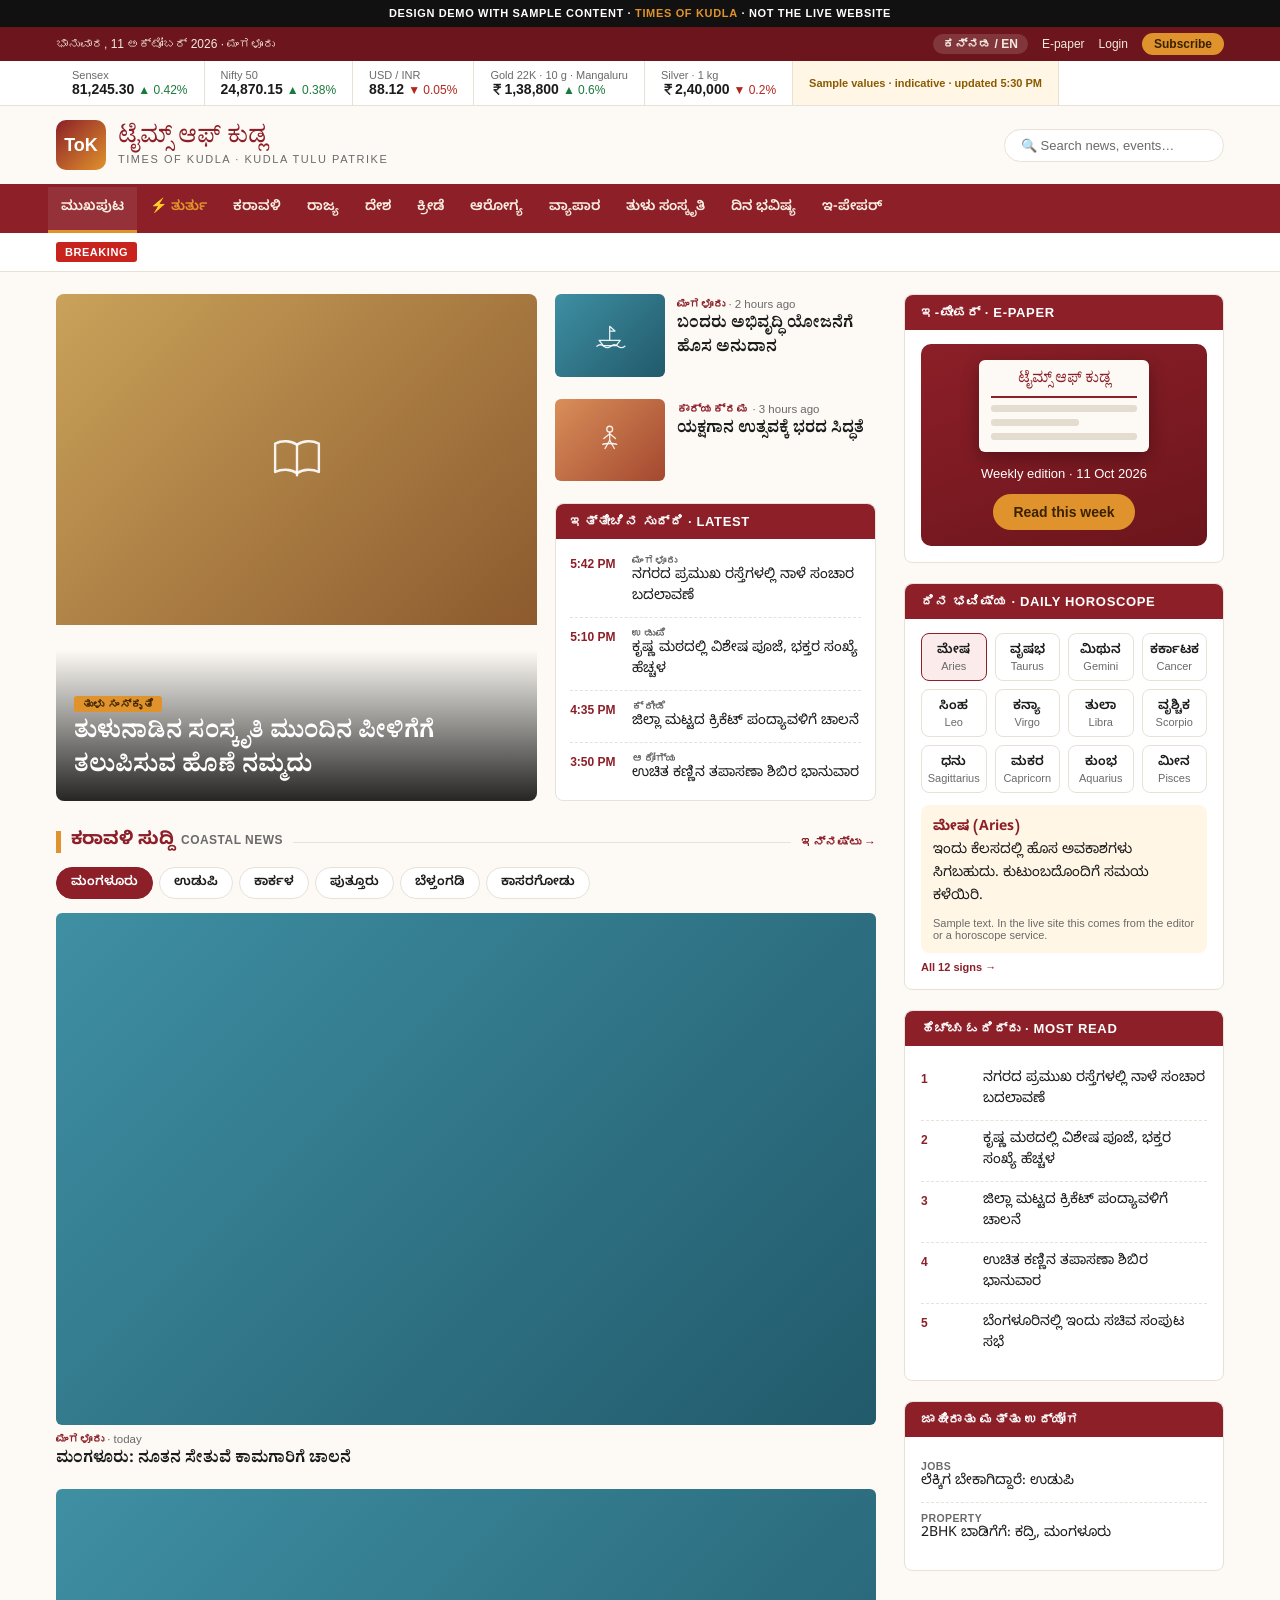
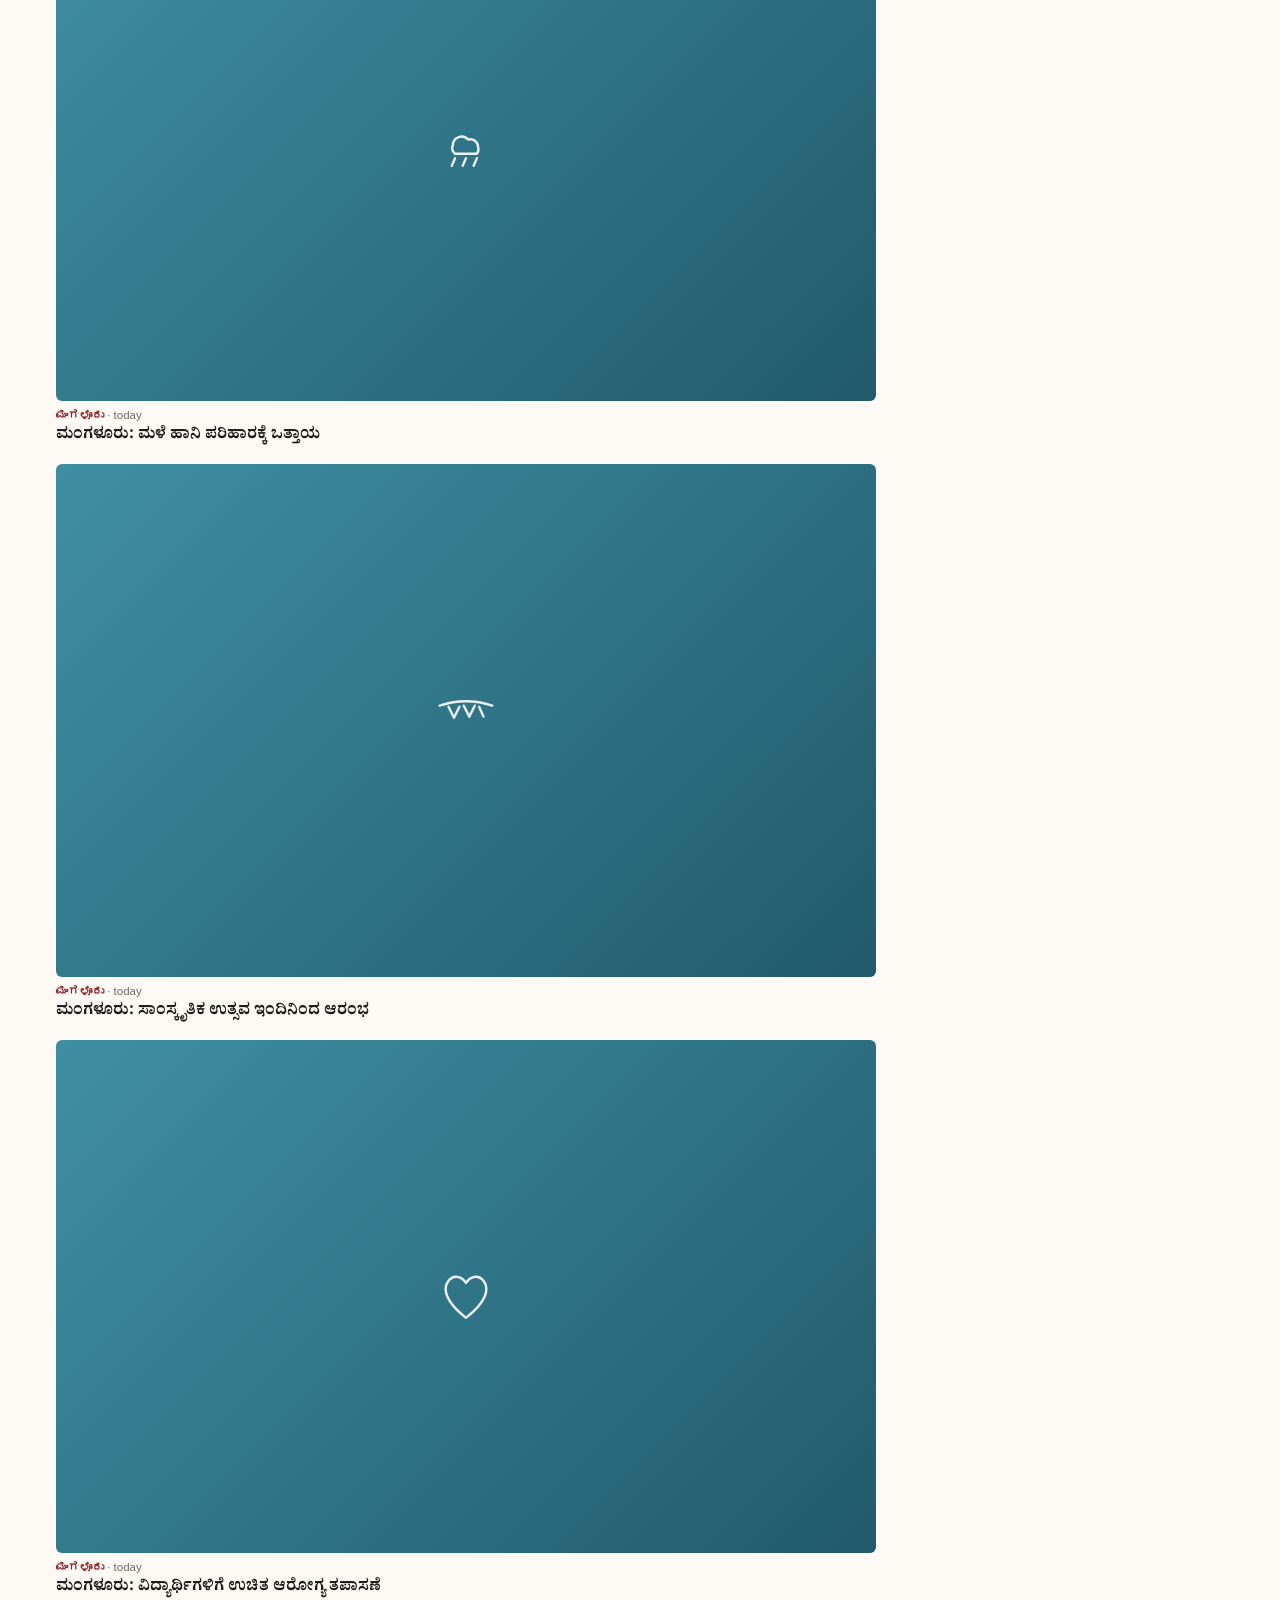
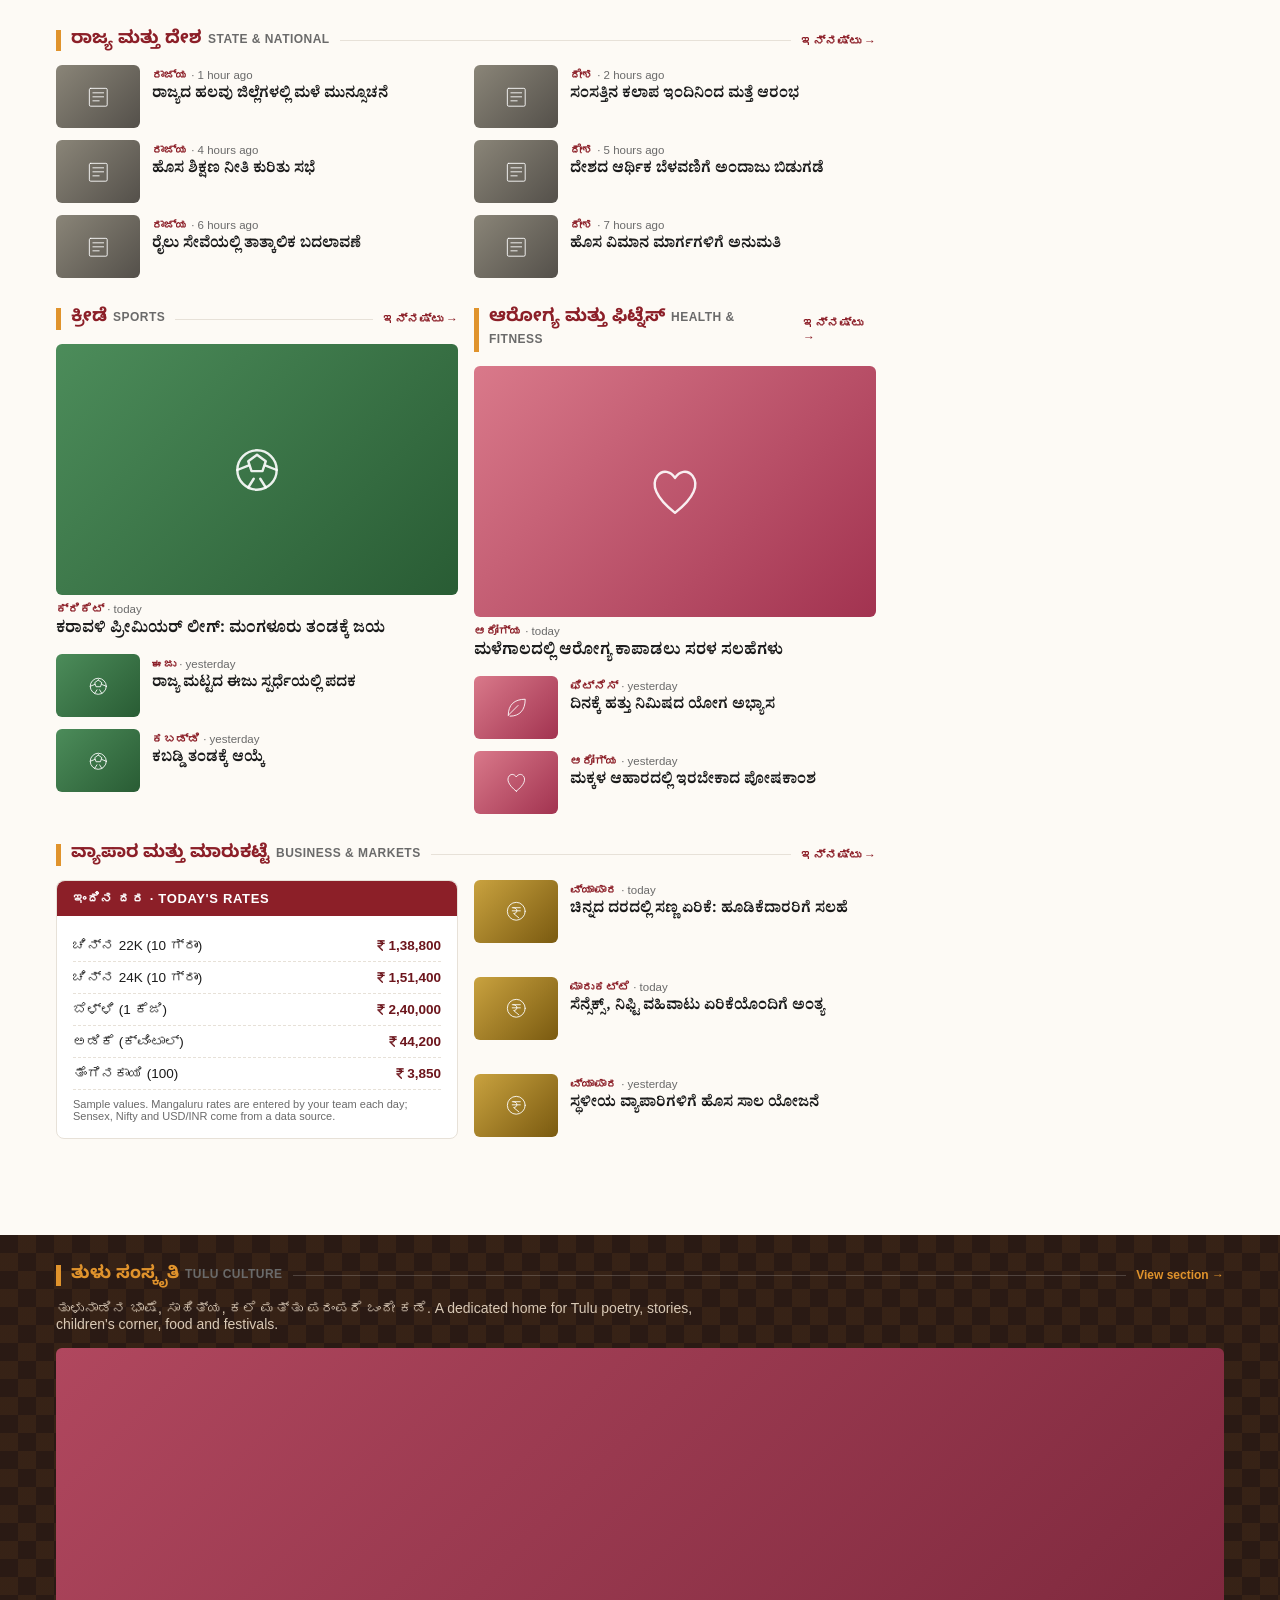
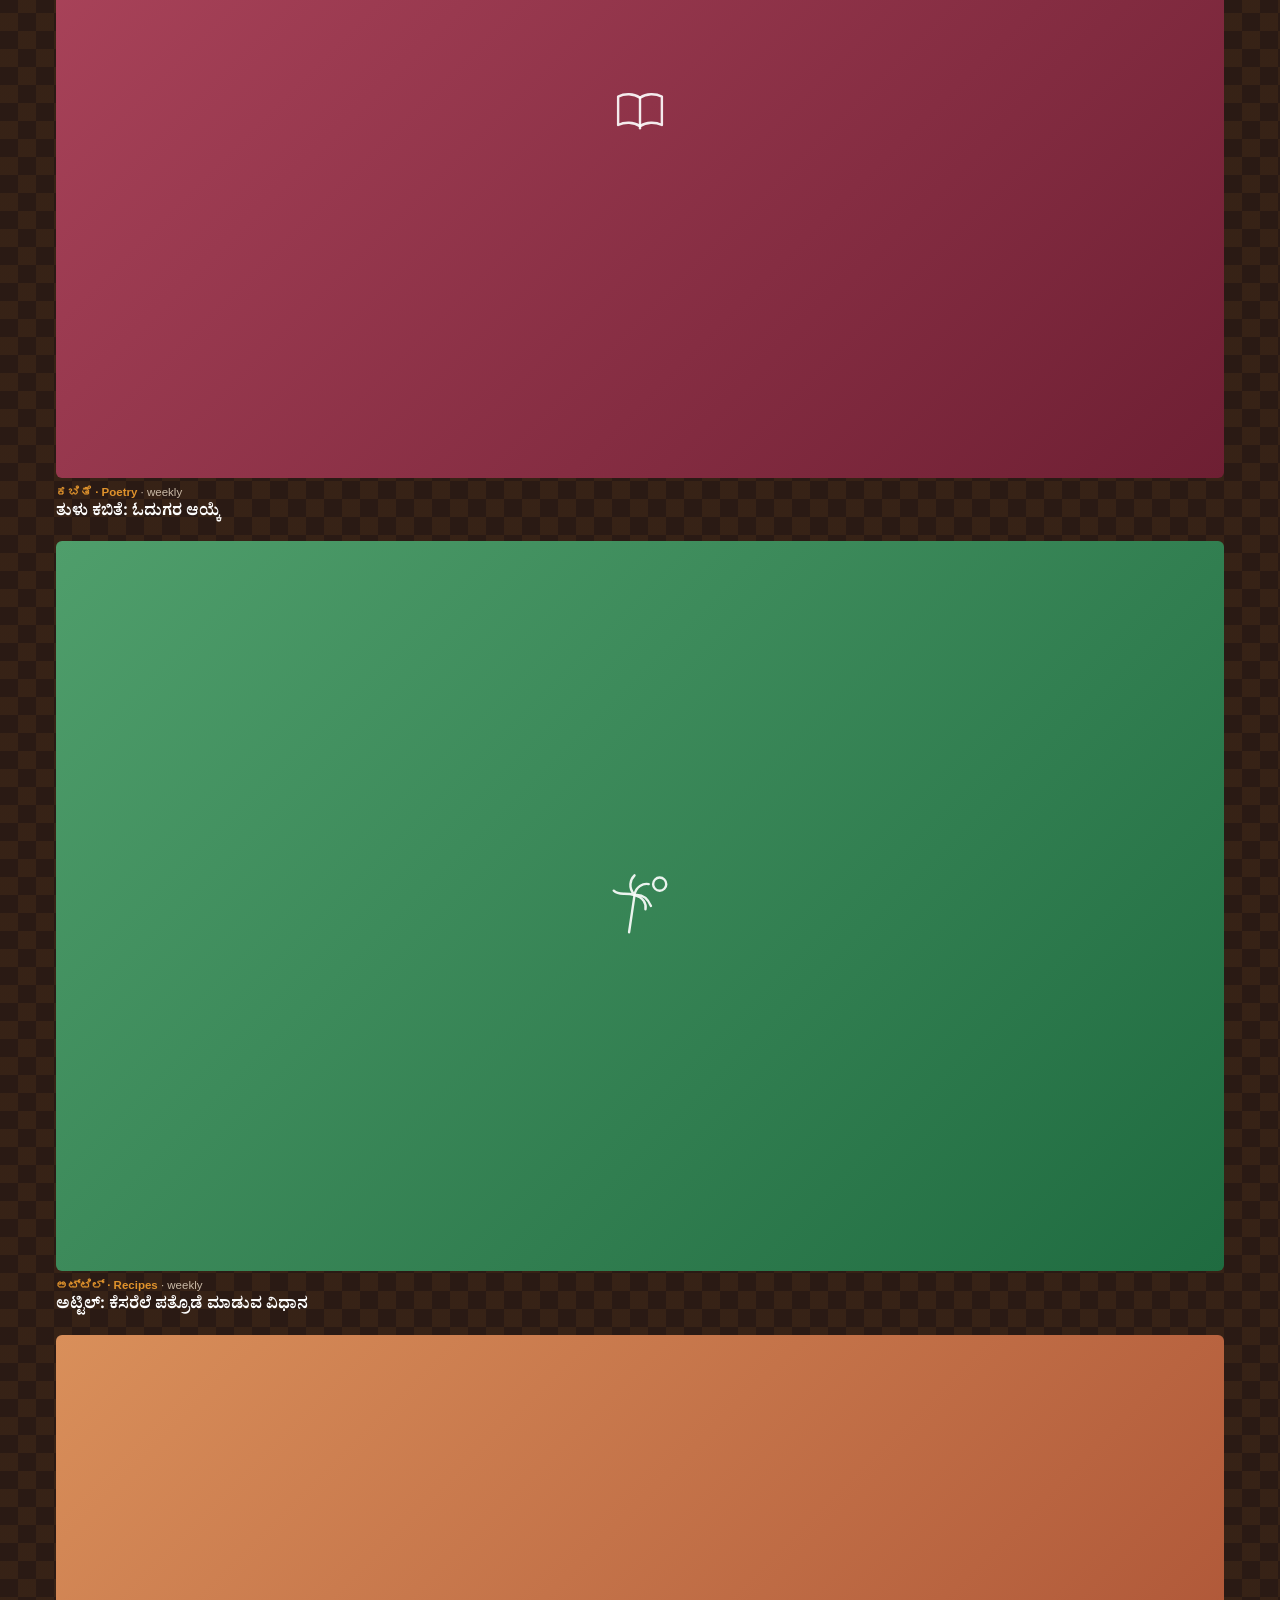
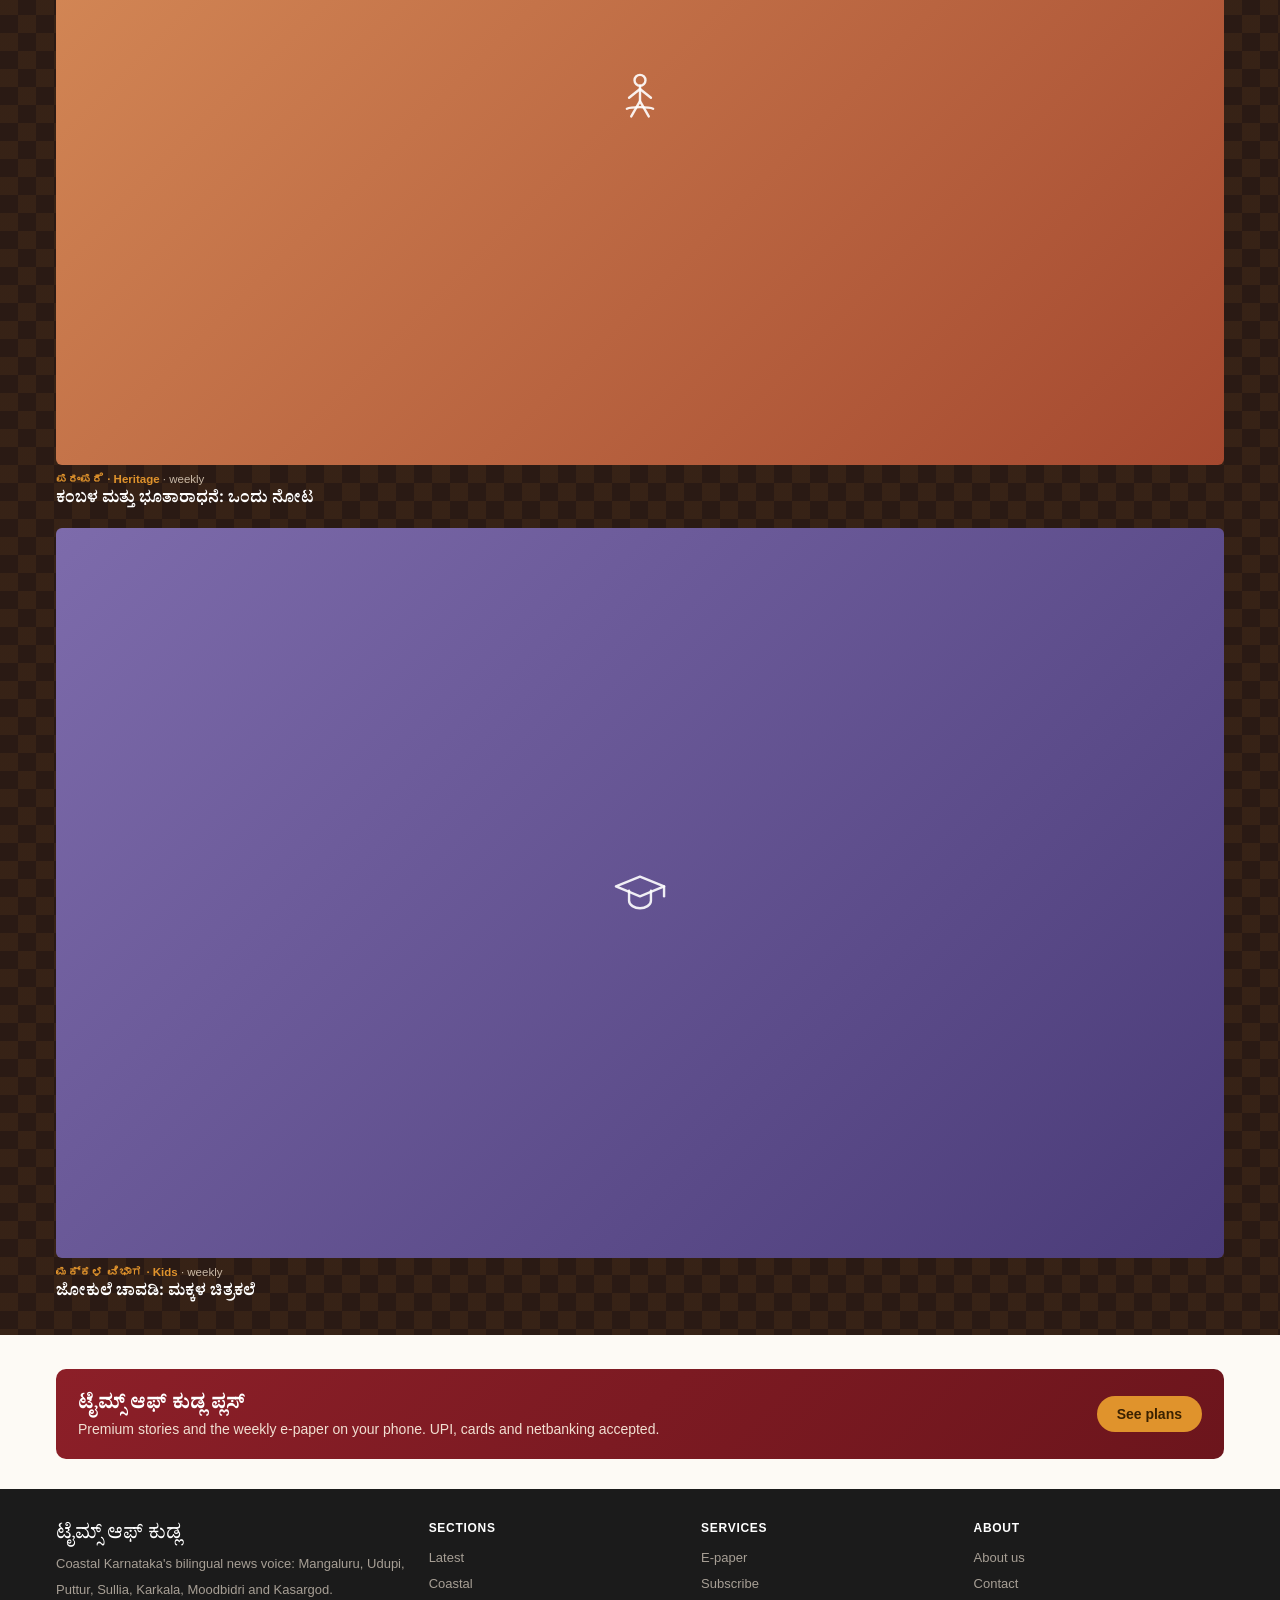
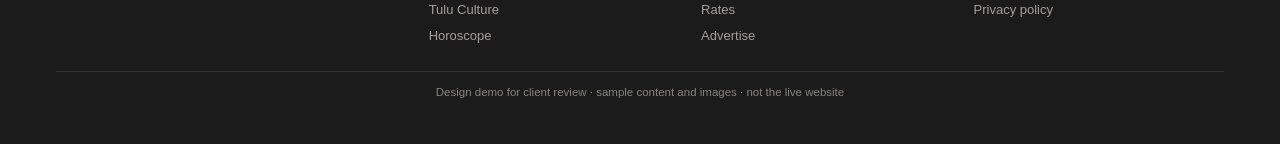
==== index.html @ 82e73f13 "Replace sketch with multi-page design demo (sample content) Co-Authored-By: Claude Sonnet 5.5 <norep" ====
<!doctype html><html lang="kn"><head><meta charset="utf-8"><meta name="viewport" content="width=device-width,initial-scale=1">
<title>Home · Times of Kudla (design demo)</title>
<meta name="robots" content="noindex,nofollow">
<link rel="preconnect" href="https://fonts.googleapis.com"><link rel="preconnect" href="https://fonts.gstatic.com" crossorigin>
<link href="https://fonts.googleapis.com/css2?family=Noto+Sans+Kannada:wght@400;600;700;800&family=Noto+Serif+Kannada:wght@400;700&display=swap" rel="stylesheet">
<link rel="stylesheet" href="style.css"></head><body><svg width="0" height="0" style="position:absolute" aria-hidden="true"><defs>
<symbol id="i-book" viewBox="0 0 64 64"><path d="M32 18v28"/><path d="M32 18c-6-4-14-4-20-1v26c6-3 14-3 20 1"/><path d="M32 18c6-4 14-4 20-1v26c-6-3-14-3-20 1"/></symbol>
<symbol id="i-temple" viewBox="0 0 64 64"><path d="M32 8l4 6h-8z"/><rect x="26" y="14" width="12" height="5"/><path d="M22 19l10-5 10 5"/><rect x="20" y="19" width="24" height="7"/><path d="M15 26l17-7 17 7"/><rect x="13" y="26" width="38" height="9"/><rect x="17" y="35" width="30" height="15"/></symbol>
<symbol id="i-boat" viewBox="0 0 64 64"><path d="M14 40h36l-7 9H21z"/><path d="M32 40V16l9 8h-9"/><path d="M10 50q6-5 12 0t12 0 12 0 12 0"/></symbol>
<symbol id="i-dance" viewBox="0 0 64 64"><circle cx="32" cy="14" r="5"/><path d="M32 19v14"/><path d="M32 22l-10 8M32 22l10 8"/><path d="M32 33l-8 14M32 33l8 14"/><path d="M20 40c4-2 20-2 24 0"/></symbol>
<symbol id="i-palm" viewBox="0 0 64 64"><circle cx="50" cy="12" r="6"/><path d="M22 56L27 22"/><path d="M27 22c-9-3-14 1-19-4M27 22c-6-7-4-14 0-18M27 22c1-8 8-11 13-10M27 22c7-1 12 3 15 10M27 22c8 2 11 8 10 13"/></symbol>
<symbol id="i-ball" viewBox="0 0 64 64"><circle cx="32" cy="32" r="18"/><path d="M32 18l8 6-3 9H27l-3-9 8-6z"/><path d="M14 32l10-4M50 32l-10-4M24 48l5-8M40 48l-5-8"/></symbol>
<symbol id="i-heart" viewBox="0 0 64 64"><path d="M32 52C14 38 10 26 16 18c5-6 12-4 16 2 4-6 11-8 16-2 6 8 2 20-16 34z"/></symbol>
<symbol id="i-coin" viewBox="0 0 64 64"><circle cx="32" cy="32" r="20"/><path d="M23 24h18M23 31h18M26 24c10 0 10 13 0 13l12 10"/></symbol>
<symbol id="i-news" viewBox="0 0 64 64"><rect x="12" y="12" width="40" height="40" rx="3"/><path d="M20 22h24M20 31h24M20 40h14"/></symbol>
<symbol id="i-cloud" viewBox="0 0 64 64"><path d="M20 32a8 8 0 0114-5 7 7 0 019 6.5A7 7 0 0142 40H22a7 7 0 01-2-8z"/><path d="M22 44l-3 7M32 44l-3 7M42 44l-3 7"/></symbol>
<symbol id="i-cap" viewBox="0 0 64 64"><path d="M10 26l22-9 22 9-22 9-22-9z"/><path d="M22 30v9c0 4 5 7 10 7s10-3 10-7v-9"/><path d="M54 26v9"/></symbol>
<symbol id="i-flag" viewBox="0 0 64 64"><path d="M8 18q24-8 48 0"/><path d="M16 19l5 10 5-10M30 18l5 10 5-10M44 19l4 9"/></symbol>
<symbol id="i-cam" viewBox="0 0 64 64"><rect x="10" y="20" width="44" height="30" rx="4"/><circle cx="32" cy="35" r="9"/><path d="M24 20l3-6h10l3 6"/></symbol>
<symbol id="i-leaf" viewBox="0 0 64 64"><path d="M14 50C14 26 28 14 52 14c0 24-12 38-34 38"/><path d="M14 50L36 28"/></symbol>
</defs></svg>
<div class="ribbon">Design demo with sample content · <b>Times of Kudla</b> · not the live website</div>
<div class="util"><div class="wrap"><span class="date">ಭಾನುವಾರ, 11 ಅಕ್ಟೋಬರ್ 2026 · ಮಂಗಳೂರು</span>
<div class="r"><span class="pill">ಕನ್ನಡ / EN</span><a href="epaper.html">E-paper</a><a href="login.html">Login</a><a class="cta" href="subscribe.html">Subscribe</a></div></div></div>
<div class="markets"><div class="wrap">
<div class="mk"><small>Sensex</small><b>81,245.30</b><span class="up">▲ 0.42%</span></div>
<div class="mk"><small>Nifty 50</small><b>24,870.15</b><span class="up">▲ 0.38%</span></div>
<div class="mk"><small>USD / INR</small><b>88.12</b><span class="dn">▼ 0.05%</span></div>
<div class="mk"><small>Gold 22K · 10 g · Mangaluru</small><b>₹1,38,800</b><span class="up">▲ 0.6%</span></div>
<div class="mk"><small>Silver · 1 kg</small><b>₹2,40,000</b><span class="dn">▼ 0.2%</span></div>
<div class="mk tag">Sample values · indicative · updated 5:30 PM</div></div></div>
<header class="mast"><div class="wrap"><a class="brand" href="index.html"><div class="mark">ToK</div><div><div class="kn">ಟೈಮ್ಸ್ ಆಫ್ ಕುಡ್ಲ</div><div class="en">Times of Kudla · Kudla Tulu Patrike</div></div></a>
<div class="search">🔍 Search news, events…</div></div></header>
<nav class="cats"><div class="wrap"><a href="index.html" title="Home" class=" on">ಮುಖಪುಟ</a><a href="index.html#breaking" title="Breaking" class="flash ">⚡ ತುರ್ತು</a><a href="index.html#coastal" title="Coastal" class=" ">ಕರಾವಳಿ</a><a href="index.html#state" title="State" class=" ">ರಾಜ್ಯ</a><a href="index.html#state" title="National" class=" ">ದೇಶ</a><a href="index.html#sports" title="Sports" class=" ">ಕ್ರೀಡೆ</a><a href="index.html#health" title="Health" class=" ">ಆರೋಗ್ಯ</a><a href="index.html#business" title="Business" class=" ">ವ್ಯಾಪಾರ</a><a href="tulu.html" title="Tulu Culture" class=" ">ತುಳು ಸಂಸ್ಕೃತಿ</a><a href="horoscope.html" title="Horoscope" class=" ">ದಿನ ಭವಿಷ್ಯ</a><a href="epaper.html" title="E-paper" class=" ">ಇ-ಪೇಪರ್</a></div></nav>
<div class="ticker" id="breaking"><div class="wrap"><span class="lbl">BREAKING</span><div class="run"><span>ಕರಾವಳಿಯಲ್ಲಿ ಮುಂದಿನ ಮೂರು ದಿನ ಭಾರೀ ಮಳೆ ಸಾಧ್ಯತೆ · ಮಂಗಳೂರು ವಿಮಾನ ನಿಲ್ದಾಣದಲ್ಲಿ ಹೊಸ ಸೇವೆ ಆರಂಭ · ಉಡುಪಿ ಜಿಲ್ಲೆಯಲ್ಲಿ ನಾಳೆ ಶಾಲೆಗಳಿಗೆ ರಜೆ (ಮಾದರಿ ಪಠ್ಯ)</span></div></div></div>
<main class="wrap"><div class="layout"><div>
<section class="hero"><div class="lead"><div class="ph c-culture "><svg class="ic" viewBox="0 0 64 64"><use href="#i-book"/></svg></div><div class="ov"><span class="tagk">ತುಳು ಸಂಸ್ಕೃತಿ</span><h1>ತುಳುನಾಡಿನ ಸಂಸ್ಕೃತಿ ಮುಂದಿನ ಪೀಳಿಗೆಗೆ ತಲುಪಿಸುವ ಹೊಣೆ ನಮ್ಮದು</h1></div></div>
<div class="side">
<div class="card"><div class="ph c-coast "><svg class="ic" viewBox="0 0 64 64"><use href="#i-boat"/></svg></div><div><div class="meta"><b>ಮಂಗಳೂರು</b> · 2 hours ago</div><h3 class="t"><a href="article.html">ಬಂದರು ಅಭಿವೃದ್ಧಿ ಯೋಜನೆಗೆ ಹೊಸ ಅನುದಾನ</a></h3></div></div>
<div class="card"><div class="ph c-event "><svg class="ic" viewBox="0 0 64 64"><use href="#i-dance"/></svg></div><div><div class="meta"><b>ಕಾರ್ಯಕ್ರಮ</b> · 3 hours ago</div><h3 class="t">ಯಕ್ಷಗಾನ ಉತ್ಸವಕ್ಕೆ ಭರದ ಸಿದ್ಧತೆ</h3></div></div>
<div class="latest"><h4>ಇತ್ತೀಚಿನ ಸುದ್ದಿ · Latest</h4><div class="li"><time>5:42 PM</time><div><span class="c">ಮಂಗಳೂರು</span>ನಗರದ ಪ್ರಮುಖ ರಸ್ತೆಗಳಲ್ಲಿ ನಾಳೆ ಸಂಚಾರ ಬದಲಾವಣೆ</div></div><div class="li"><time>5:10 PM</time><div><span class="c">ಉಡುಪಿ</span>ಕೃಷ್ಣ ಮಠದಲ್ಲಿ ವಿಶೇಷ ಪೂಜೆ, ಭಕ್ತರ ಸಂಖ್ಯೆ ಹೆಚ್ಚಳ</div></div><div class="li"><time>4:35 PM</time><div><span class="c">ಕ್ರೀಡೆ</span>ಜಿಲ್ಲಾ ಮಟ್ಟದ ಕ್ರಿಕೆಟ್ ಪಂದ್ಯಾವಳಿಗೆ ಚಾಲನೆ</div></div><div class="li"><time>3:50 PM</time><div><span class="c">ಆರೋಗ್ಯ</span>ಉಚಿತ ಕಣ್ಣಿನ ತಪಾಸಣಾ ಶಿಬಿರ ಭಾನುವಾರ</div></div></div></div></section>

<section class="sec" id="coastal" data-tabs><div class="sh"><h2>ಕರಾವಳಿ ಸುದ್ದಿ<small>Coastal news</small></h2><div class="rule"></div><a class="more" href="#">ಇನ್ನಷ್ಟು →</a></div>
<div class="tabs"><button class="on" type="button">ಮಂಗಳೂರು</button><button class="" type="button">ಉಡುಪಿ</button><button class="" type="button">ಕಾರ್ಕಳ</button><button class="" type="button">ಪುತ್ತೂರು</button><button class="" type="button">ಬೆಳ್ತಂಗಡಿ</button><button class="" type="button">ಕಾಸರಗೋಡು</button></div>
<div class="tabpane grid4 on"><div class="card"><div class="ph c-coast "><svg class="ic" viewBox="0 0 64 64"><use href="#i-road"/></svg></div><div><div class="meta"><b>ಮಂಗಳೂರು</b> · today</div><h3 class="t">ಮಂಗಳೂರು: ನೂತನ ಸೇತುವೆ ಕಾಮಗಾರಿಗೆ ಚಾಲನೆ</h3></div></div><div class="card"><div class="ph c-coast "><svg class="ic" viewBox="0 0 64 64"><use href="#i-cloud"/></svg></div><div><div class="meta"><b>ಮಂಗಳೂರು</b> · today</div><h3 class="t">ಮಂಗಳೂರು: ಮಳೆ ಹಾನಿ ಪರಿಹಾರಕ್ಕೆ ಒತ್ತಾಯ</h3></div></div><div class="card"><div class="ph c-coast "><svg class="ic" viewBox="0 0 64 64"><use href="#i-flag"/></svg></div><div><div class="meta"><b>ಮಂಗಳೂರು</b> · today</div><h3 class="t">ಮಂಗಳೂರು: ಸಾಂಸ್ಕೃತಿಕ ಉತ್ಸವ ಇಂದಿನಿಂದ ಆರಂಭ</h3></div></div><div class="card"><div class="ph c-coast "><svg class="ic" viewBox="0 0 64 64"><use href="#i-heart"/></svg></div><div><div class="meta"><b>ಮಂಗಳೂರು</b> · today</div><h3 class="t">ಮಂಗಳೂರು: ವಿದ್ಯಾರ್ಥಿಗಳಿಗೆ ಉಚಿತ ಆರೋಗ್ಯ ತಪಾಸಣೆ</h3></div></div></div><div class="tabpane grid4 "><div class="card"><div class="ph c-coast "><svg class="ic" viewBox="0 0 64 64"><use href="#i-road"/></svg></div><div><div class="meta"><b>ಉಡುಪಿ</b> · today</div><h3 class="t">ಉಡುಪಿ: ನೂತನ ಸೇತುವೆ ಕಾಮಗಾರಿಗೆ ಚಾಲನೆ</h3></div></div><div class="card"><div class="ph c-coast "><svg class="ic" viewBox="0 0 64 64"><use href="#i-cloud"/></svg></div><div><div class="meta"><b>ಉಡುಪಿ</b> · today</div><h3 class="t">ಉಡುಪಿ: ಮಳೆ ಹಾನಿ ಪರಿಹಾರಕ್ಕೆ ಒತ್ತಾಯ</h3></div></div><div class="card"><div class="ph c-coast "><svg class="ic" viewBox="0 0 64 64"><use href="#i-flag"/></svg></div><div><div class="meta"><b>ಉಡುಪಿ</b> · today</div><h3 class="t">ಉಡುಪಿ: ಸಾಂಸ್ಕೃತಿಕ ಉತ್ಸವ ಇಂದಿನಿಂದ ಆರಂಭ</h3></div></div><div class="card"><div class="ph c-coast "><svg class="ic" viewBox="0 0 64 64"><use href="#i-heart"/></svg></div><div><div class="meta"><b>ಉಡುಪಿ</b> · today</div><h3 class="t">ಉಡುಪಿ: ವಿದ್ಯಾರ್ಥಿಗಳಿಗೆ ಉಚಿತ ಆರೋಗ್ಯ ತಪಾಸಣೆ</h3></div></div></div><div class="tabpane grid4 "><div class="card"><div class="ph c-coast "><svg class="ic" viewBox="0 0 64 64"><use href="#i-road"/></svg></div><div><div class="meta"><b>ಕಾರ್ಕಳ</b> · today</div><h3 class="t">ಕಾರ್ಕಳ: ನೂತನ ಸೇತುವೆ ಕಾಮಗಾರಿಗೆ ಚಾಲನೆ</h3></div></div><div class="card"><div class="ph c-coast "><svg class="ic" viewBox="0 0 64 64"><use href="#i-cloud"/></svg></div><div><div class="meta"><b>ಕಾರ್ಕಳ</b> · today</div><h3 class="t">ಕಾರ್ಕಳ: ಮಳೆ ಹಾನಿ ಪರಿಹಾರಕ್ಕೆ ಒತ್ತಾಯ</h3></div></div><div class="card"><div class="ph c-coast "><svg class="ic" viewBox="0 0 64 64"><use href="#i-flag"/></svg></div><div><div class="meta"><b>ಕಾರ್ಕಳ</b> · today</div><h3 class="t">ಕಾರ್ಕಳ: ಸಾಂಸ್ಕೃತಿಕ ಉತ್ಸವ ಇಂದಿನಿಂದ ಆರಂಭ</h3></div></div><div class="card"><div class="ph c-coast "><svg class="ic" viewBox="0 0 64 64"><use href="#i-heart"/></svg></div><div><div class="meta"><b>ಕಾರ್ಕಳ</b> · today</div><h3 class="t">ಕಾರ್ಕಳ: ವಿದ್ಯಾರ್ಥಿಗಳಿಗೆ ಉಚಿತ ಆರೋಗ್ಯ ತಪಾಸಣೆ</h3></div></div></div><div class="tabpane grid4 "><div class="card"><div class="ph c-coast "><svg class="ic" viewBox="0 0 64 64"><use href="#i-road"/></svg></div><div><div class="meta"><b>ಪುತ್ತೂರು</b> · today</div><h3 class="t">ಪುತ್ತೂರು: ನೂತನ ಸೇತುವೆ ಕಾಮಗಾರಿಗೆ ಚಾಲನೆ</h3></div></div><div class="card"><div class="ph c-coast "><svg class="ic" viewBox="0 0 64 64"><use href="#i-cloud"/></svg></div><div><div class="meta"><b>ಪುತ್ತೂರು</b> · today</div><h3 class="t">ಪುತ್ತೂರು: ಮಳೆ ಹಾನಿ ಪರಿಹಾರಕ್ಕೆ ಒತ್ತಾಯ</h3></div></div><div class="card"><div class="ph c-coast "><svg class="ic" viewBox="0 0 64 64"><use href="#i-flag"/></svg></div><div><div class="meta"><b>ಪುತ್ತೂರು</b> · today</div><h3 class="t">ಪುತ್ತೂರು: ಸಾಂಸ್ಕೃತಿಕ ಉತ್ಸವ ಇಂದಿನಿಂದ ಆರಂಭ</h3></div></div><div class="card"><div class="ph c-coast "><svg class="ic" viewBox="0 0 64 64"><use href="#i-heart"/></svg></div><div><div class="meta"><b>ಪುತ್ತೂರು</b> · today</div><h3 class="t">ಪುತ್ತೂರು: ವಿದ್ಯಾರ್ಥಿಗಳಿಗೆ ಉಚಿತ ಆರೋಗ್ಯ ತಪಾಸಣೆ</h3></div></div></div><div class="tabpane grid4 "><div class="card"><div class="ph c-coast "><svg class="ic" viewBox="0 0 64 64"><use href="#i-road"/></svg></div><div><div class="meta"><b>ಬೆಳ್ತಂಗಡಿ</b> · today</div><h3 class="t">ಬೆಳ್ತಂಗಡಿ: ನೂತನ ಸೇತುವೆ ಕಾಮಗಾರಿಗೆ ಚಾಲನೆ</h3></div></div><div class="card"><div class="ph c-coast "><svg class="ic" viewBox="0 0 64 64"><use href="#i-cloud"/></svg></div><div><div class="meta"><b>ಬೆಳ್ತಂಗಡಿ</b> · today</div><h3 class="t">ಬೆಳ್ತಂಗಡಿ: ಮಳೆ ಹಾನಿ ಪರಿಹಾರಕ್ಕೆ ಒತ್ತಾಯ</h3></div></div><div class="card"><div class="ph c-coast "><svg class="ic" viewBox="0 0 64 64"><use href="#i-flag"/></svg></div><div><div class="meta"><b>ಬೆಳ್ತಂಗಡಿ</b> · today</div><h3 class="t">ಬೆಳ್ತಂಗಡಿ: ಸಾಂಸ್ಕೃತಿಕ ಉತ್ಸವ ಇಂದಿನಿಂದ ಆರಂಭ</h3></div></div><div class="card"><div class="ph c-coast "><svg class="ic" viewBox="0 0 64 64"><use href="#i-heart"/></svg></div><div><div class="meta"><b>ಬೆಳ್ತಂಗಡಿ</b> · today</div><h3 class="t">ಬೆಳ್ತಂಗಡಿ: ವಿದ್ಯಾರ್ಥಿಗಳಿಗೆ ಉಚಿತ ಆರೋಗ್ಯ ತಪಾಸಣೆ</h3></div></div></div><div class="tabpane grid4 "><div class="card"><div class="ph c-coast "><svg class="ic" viewBox="0 0 64 64"><use href="#i-road"/></svg></div><div><div class="meta"><b>ಕಾಸರಗೋಡು</b> · today</div><h3 class="t">ಕಾಸರಗೋಡು: ನೂತನ ಸೇತುವೆ ಕಾಮಗಾರಿಗೆ ಚಾಲನೆ</h3></div></div><div class="card"><div class="ph c-coast "><svg class="ic" viewBox="0 0 64 64"><use href="#i-cloud"/></svg></div><div><div class="meta"><b>ಕಾಸರಗೋಡು</b> · today</div><h3 class="t">ಕಾಸರಗೋಡು: ಮಳೆ ಹಾನಿ ಪರಿಹಾರಕ್ಕೆ ಒತ್ತಾಯ</h3></div></div><div class="card"><div class="ph c-coast "><svg class="ic" viewBox="0 0 64 64"><use href="#i-flag"/></svg></div><div><div class="meta"><b>ಕಾಸರಗೋಡು</b> · today</div><h3 class="t">ಕಾಸರಗೋಡು: ಸಾಂಸ್ಕೃತಿಕ ಉತ್ಸವ ಇಂದಿನಿಂದ ಆರಂಭ</h3></div></div><div class="card"><div class="ph c-coast "><svg class="ic" viewBox="0 0 64 64"><use href="#i-heart"/></svg></div><div><div class="meta"><b>ಕಾಸರಗೋಡು</b> · today</div><h3 class="t">ಕಾಸರಗೋಡು: ವಿದ್ಯಾರ್ಥಿಗಳಿಗೆ ಉಚಿತ ಆರೋಗ್ಯ ತಪಾಸಣೆ</h3></div></div></div></section>

<section class="sec" id="state"><div class="sh"><h2>ರಾಜ್ಯ ಮತ್ತು ದೇಶ<small>State & National</small></h2><div class="rule"></div><a class="more" href="#">ಇನ್ನಷ್ಟು →</a></div>
<div class="grid2"><div class="list"><div class="row"><div class="ph c-state "><svg class="ic" viewBox="0 0 64 64"><use href="#i-news"/></svg></div><div><div class="meta"><b>ರಾಜ್ಯ</b> · 1 hour ago</div><h3 class="t" style="font-size:15px">ರಾಜ್ಯದ ಹಲವು ಜಿಲ್ಲೆಗಳಲ್ಲಿ ಮಳೆ ಮುನ್ಸೂಚನೆ</h3></div></div><div class="row"><div class="ph c-state "><svg class="ic" viewBox="0 0 64 64"><use href="#i-news"/></svg></div><div><div class="meta"><b>ರಾಜ್ಯ</b> · 4 hours ago</div><h3 class="t" style="font-size:15px">ಹೊಸ ಶಿಕ್ಷಣ ನೀತಿ ಕುರಿತು ಸಭೆ</h3></div></div><div class="row"><div class="ph c-state "><svg class="ic" viewBox="0 0 64 64"><use href="#i-news"/></svg></div><div><div class="meta"><b>ರಾಜ್ಯ</b> · 6 hours ago</div><h3 class="t" style="font-size:15px">ರೈಲು ಸೇವೆಯಲ್ಲಿ ತಾತ್ಕಾಲಿಕ ಬದಲಾವಣೆ</h3></div></div></div>
<div class="list"><div class="row"><div class="ph c-state "><svg class="ic" viewBox="0 0 64 64"><use href="#i-news"/></svg></div><div><div class="meta"><b>ದೇಶ</b> · 2 hours ago</div><h3 class="t" style="font-size:15px">ಸಂಸತ್ತಿನ ಕಲಾಪ ಇಂದಿನಿಂದ ಮತ್ತೆ ಆರಂಭ</h3></div></div><div class="row"><div class="ph c-state "><svg class="ic" viewBox="0 0 64 64"><use href="#i-news"/></svg></div><div><div class="meta"><b>ದೇಶ</b> · 5 hours ago</div><h3 class="t" style="font-size:15px">ದೇಶದ ಆರ್ಥಿಕ ಬೆಳವಣಿಗೆ ಅಂದಾಜು ಬಿಡುಗಡೆ</h3></div></div><div class="row"><div class="ph c-state "><svg class="ic" viewBox="0 0 64 64"><use href="#i-news"/></svg></div><div><div class="meta"><b>ದೇಶ</b> · 7 hours ago</div><h3 class="t" style="font-size:15px">ಹೊಸ ವಿಮಾನ ಮಾರ್ಗಗಳಿಗೆ ಅನುಮತಿ</h3></div></div></div></div></section>

<div class="grid2"><section class="sec" id="sports"><div class="sh"><h2>ಕ್ರೀಡೆ<small>Sports</small></h2><div class="rule"></div><a class="more" href="#">ಇನ್ನಷ್ಟು →</a></div>
<div class="card"><div class="ph c-sports "><svg class="ic" viewBox="0 0 64 64"><use href="#i-ball"/></svg></div><div><div class="meta"><b>ಕ್ರಿಕೆಟ್</b> · today</div><h3 class="t">ಕರಾವಳಿ ಪ್ರೀಮಿಯರ್ ಲೀಗ್: ಮಂಗಳೂರು ತಂಡಕ್ಕೆ ಜಯ</h3></div></div><div class="list" style="margin-top:12px"><div class="row"><div class="ph c-sports "><svg class="ic" viewBox="0 0 64 64"><use href="#i-ball"/></svg></div><div><div class="meta"><b>ಈಜು</b> · yesterday</div><h3 class="t" style="font-size:15px">ರಾಜ್ಯ ಮಟ್ಟದ ಈಜು ಸ್ಪರ್ಧೆಯಲ್ಲಿ ಪದಕ</h3></div></div><div class="row"><div class="ph c-sports "><svg class="ic" viewBox="0 0 64 64"><use href="#i-ball"/></svg></div><div><div class="meta"><b>ಕಬಡ್ಡಿ</b> · yesterday</div><h3 class="t" style="font-size:15px">ಕಬಡ್ಡಿ ತಂಡಕ್ಕೆ ಆಯ್ಕೆ</h3></div></div></div></section>
<section class="sec" id="health"><div class="sh"><h2>ಆರೋಗ್ಯ ಮತ್ತು ಫಿಟ್ನೆಸ್<small>Health & Fitness</small></h2><div class="rule"></div><a class="more" href="#">ಇನ್ನಷ್ಟು →</a></div>
<div class="card"><div class="ph c-health "><svg class="ic" viewBox="0 0 64 64"><use href="#i-heart"/></svg></div><div><div class="meta"><b>ಆರೋಗ್ಯ</b> · today</div><h3 class="t">ಮಳೆಗಾಲದಲ್ಲಿ ಆರೋಗ್ಯ ಕಾಪಾಡಲು ಸರಳ ಸಲಹೆಗಳು</h3></div></div><div class="list" style="margin-top:12px"><div class="row"><div class="ph c-health "><svg class="ic" viewBox="0 0 64 64"><use href="#i-leaf"/></svg></div><div><div class="meta"><b>ಫಿಟ್ನೆಸ್</b> · yesterday</div><h3 class="t" style="font-size:15px">ದಿನಕ್ಕೆ ಹತ್ತು ನಿಮಿಷದ ಯೋಗ ಅಭ್ಯಾಸ</h3></div></div><div class="row"><div class="ph c-health "><svg class="ic" viewBox="0 0 64 64"><use href="#i-heart"/></svg></div><div><div class="meta"><b>ಆರೋಗ್ಯ</b> · yesterday</div><h3 class="t" style="font-size:15px">ಮಕ್ಕಳ ಆಹಾರದಲ್ಲಿ ಇರಬೇಕಾದ ಪೋಷಕಾಂಶ</h3></div></div></div></section></div>

<section class="sec" id="business"><div class="sh"><h2>ವ್ಯಾಪಾರ ಮತ್ತು ಮಾರುಕಟ್ಟೆ<small>Business & Markets</small></h2><div class="rule"></div><a class="more" href="#">ಇನ್ನಷ್ಟು →</a></div>
<div class="grid2"><div class="box"><h4 class="w">ಇಂದಿನ ದರ · Today's rates</h4>
<div class="rate"><span>ಚಿನ್ನ 22K (10 ಗ್ರಾಂ)</span><b>₹1,38,800</b></div><div class="rate"><span>ಚಿನ್ನ 24K (10 ಗ್ರಾಂ)</span><b>₹1,51,400</b></div>
<div class="rate"><span>ಬೆಳ್ಳಿ (1 ಕೆಜಿ)</span><b>₹2,40,000</b></div><div class="rate"><span>ಅಡಿಕೆ (ಕ್ವಿಂಟಾಲ್)</span><b>₹44,200</b></div><div class="rate"><span>ತೆಂಗಿನಕಾಯಿ (100)</span><b>₹3,850</b></div>
<div class="note">Sample values. Mangaluru rates are entered by your team each day; Sensex, Nifty and USD/INR come from a data source.</div></div>
<div class="list"><div class="row"><div class="ph c-biz "><svg class="ic" viewBox="0 0 64 64"><use href="#i-coin"/></svg></div><div><div class="meta"><b>ವ್ಯಾಪಾರ</b> · today</div><h3 class="t" style="font-size:15px">ಚಿನ್ನದ ದರದಲ್ಲಿ ಸಣ್ಣ ಏರಿಕೆ: ಹೂಡಿಕೆದಾರರಿಗೆ ಸಲಹೆ</h3></div></div><div class="row"><div class="ph c-biz "><svg class="ic" viewBox="0 0 64 64"><use href="#i-coin"/></svg></div><div><div class="meta"><b>ಮಾರುಕಟ್ಟೆ</b> · today</div><h3 class="t" style="font-size:15px">ಸೆನ್ಸೆಕ್ಸ್, ನಿಫ್ಟಿ ವಹಿವಾಟು ಏರಿಕೆಯೊಂದಿಗೆ ಅಂತ್ಯ</h3></div></div><div class="row"><div class="ph c-biz "><svg class="ic" viewBox="0 0 64 64"><use href="#i-coin"/></svg></div><div><div class="meta"><b>ವ್ಯಾಪಾರ</b> · yesterday</div><h3 class="t" style="font-size:15px">ಸ್ಥಳೀಯ ವ್ಯಾಪಾರಿಗಳಿಗೆ ಹೊಸ ಸಾಲ ಯೋಜನೆ</h3></div></div></div></div></section>
</div>

<aside>
<div class="box"><h4 class="w">ಇ-ಪೇಪರ್ · E-paper</h4><div class="epcard"><div class="cover"><div class="m">ಟೈಮ್ಸ್ ಆಫ್ ಕುಡ್ಲ</div><div class="l"></div><div class="l s"></div><div class="l"></div></div>
<div class="sans" style="font-size:13px;margin-bottom:10px">Weekly edition · 11 Oct 2026</div><a class="btn" href="epaper.html">Read this week</a></div></div>
<div class="box" data-horo><h4 class="w">ದಿನ ಭವಿಷ್ಯ · Daily horoscope</h4><div class="signs"></div><div class="reading"></div><div class="note"><a href="horoscope.html" style="color:var(--maroon);font-weight:700">All 12 signs →</a></div></div>
<div class="box"><h4 class="w">ಹೆಚ್ಚು ಓದಿದ್ದು · Most read</h4>
<div class="li"><time>1</time><div>ನಗರದ ಪ್ರಮುಖ ರಸ್ತೆಗಳಲ್ಲಿ ನಾಳೆ ಸಂಚಾರ ಬದಲಾವಣೆ</div></div><div class="li"><time>2</time><div>ಕೃಷ್ಣ ಮಠದಲ್ಲಿ ವಿಶೇಷ ಪೂಜೆ, ಭಕ್ತರ ಸಂಖ್ಯೆ ಹೆಚ್ಚಳ</div></div><div class="li"><time>3</time><div>ಜಿಲ್ಲಾ ಮಟ್ಟದ ಕ್ರಿಕೆಟ್ ಪಂದ್ಯಾವಳಿಗೆ ಚಾಲನೆ</div></div><div class="li"><time>4</time><div>ಉಚಿತ ಕಣ್ಣಿನ ತಪಾಸಣಾ ಶಿಬಿರ ಭಾನುವಾರ</div></div><div class="li"><time>5</time><div>ಬೆಂಗಳೂರಿನಲ್ಲಿ ಇಂದು ಸಚಿವ ಸಂಪುಟ ಸಭೆ</div></div></div>
<div class="box"><h4 class="w">ಜಾಹೀರಾತು ಮತ್ತು ಉದ್ಯೋಗ</h4><div class="li" style="grid-template-columns:1fr"><div><span class="c">Jobs</span>ಲೆಕ್ಕಿಗ ಬೇಕಾಗಿದ್ದಾರೆ: ಉಡುಪಿ</div></div><div class="li" style="grid-template-columns:1fr"><div><span class="c">Property</span>2BHK ಬಾಡಿಗೆಗೆ: ಕದ್ರಿ, ಮಂಗಳೂರು</div></div></div>
</aside></div></main>

<section class="tulu"><div class="wrap"><div class="sh"><h2>ತುಳು ಸಂಸ್ಕೃತಿ<small>Tulu Culture</small></h2><div class="rule"></div><a class="more" href="#">View section →</a></div>
<p class="intro">ತುಳುನಾಡಿನ ಭಾಷೆ, ಸಾಹಿತ್ಯ, ಕಲೆ ಮತ್ತು ಪರಂಪರೆ ಒಂದೇ ಕಡೆ. A dedicated home for Tulu poetry, stories, children's corner, food and festivals.</p>
<div class="grid4"><div class="card"><div class="ph c-tulu "><svg class="ic" viewBox="0 0 64 64"><use href="#i-book"/></svg></div><div><div class="meta"><b>ಕಬಿತೆ · Poetry</b> · weekly</div><h3 class="t">ತುಳು ಕಬಿತೆ: ಓದುಗರ ಆಯ್ಕೆ</h3></div></div><div class="card"><div class="ph c-palm "><svg class="ic" viewBox="0 0 64 64"><use href="#i-palm"/></svg></div><div><div class="meta"><b>ಅಟ್ಟಿಲ್ · Recipes</b> · weekly</div><h3 class="t">ಅಟ್ಟಿಲ್: ಕೆಸರೆಲೆ ಪತ್ರೊಡೆ ಮಾಡುವ ವಿಧಾನ</h3></div></div><div class="card"><div class="ph c-event "><svg class="ic" viewBox="0 0 64 64"><use href="#i-dance"/></svg></div><div><div class="meta"><b>ಪರಂಪರೆ · Heritage</b> · weekly</div><h3 class="t">ಕಂಬಳ ಮತ್ತು ಭೂತಾರಾಧನೆ: ಒಂದು ನೋಟ</h3></div></div><div class="card"><div class="ph c-edu "><svg class="ic" viewBox="0 0 64 64"><use href="#i-cap"/></svg></div><div><div class="meta"><b>ಮಕ್ಕಳ ವಿಭಾಗ · Kids</b> · weekly</div><h3 class="t">ಜೋಕುಲೆ ಚಾವಡಿ: ಮಕ್ಕಳ ಚಿತ್ರಕಲೆ</h3></div></div></div></div></section>

<div class="wrap"><section class="band"><div><h3>ಟೈಮ್ಸ್ ಆಫ್ ಕುಡ್ಲ ಪ್ಲಸ್</h3><p>Premium stories and the weekly e-paper on your phone. UPI, cards and netbanking accepted.</p></div><a class="btn" href="subscribe.html">See plans</a></section></div>
<footer><div class="wrap"><div><div class="brand-text" style="font-family:'Noto Serif Kannada',serif;font-size:20px;color:#fff">ಟೈಮ್ಸ್ ಆಫ್ ಕುಡ್ಲ</div><p>Coastal Karnataka's bilingual news voice: Mangaluru, Udupi, Puttur, Sullia, Karkala, Moodbidri and Kasargod.</p></div>
<div><h5>SECTIONS</h5><a href="index.html">Latest</a><a href="index.html#coastal">Coastal</a><a href="tulu.html">Tulu Culture</a><a href="horoscope.html">Horoscope</a></div>
<div><h5>SERVICES</h5><a href="epaper.html">E-paper</a><a href="subscribe.html">Subscribe</a><a href="index.html#business">Rates</a><a href="#">Advertise</a></div>
<div><h5>ABOUT</h5><a href="#">About us</a><a href="#">Contact</a><a href="#">Privacy policy</a></div>
<div class="bot">Design demo for client review · sample content and images · not the live website</div></div></footer>
<script src="shared.js"></script></body></html>
---- style.css ----
:root{--maroon:#8c1f28;--maroon-d:#6c151c;--saffron:#e0932c;--ink:#1b1b1b;--grey:#6a6a6a;--line:#e7e1d8;--paper:#fdfaf5;--card:#fff;--teal:#1f4f4a;--dark:#2a1a14;}
*{box-sizing:border-box;margin:0;padding:0}
html{-webkit-text-size-adjust:100%}
body{font-family:'Noto Sans Kannada','Segoe UI',Arial,sans-serif;background:var(--paper);color:var(--ink);line-height:1.5}
a{color:inherit;text-decoration:none}
img,svg{display:block}
.wrap{max-width:1200px;margin:0 auto;padding:0 16px}
.sans{font-family:'Segoe UI',Arial,sans-serif}
.ribbon{background:#111;color:#fff;font:600 11px/1.4 'Segoe UI',Arial,sans-serif;letter-spacing:.06em;text-transform:uppercase;text-align:center;padding:6px 10px}
.ribbon b{color:var(--saffron)}
.util{background:var(--maroon-d);color:#f5e9df;font:12px 'Segoe UI',Arial,sans-serif}
.util .wrap{display:flex;justify-content:space-between;align-items:center;min-height:34px;gap:12px}
.util .r{display:flex;gap:14px;align-items:center;white-space:nowrap}
.util .date{overflow:hidden;text-overflow:ellipsis;white-space:nowrap}
.pill{background:rgba(255,255,255,.14);border-radius:20px;padding:3px 10px;font-weight:600}
.cta{background:var(--saffron);color:#3a2100;border-radius:20px;padding:4px 12px;font-weight:700}
.markets{background:#fff;border-bottom:1px solid var(--line);font:13px 'Segoe UI',Arial,sans-serif}
.markets .wrap{display:flex;gap:0;overflow-x:auto;align-items:stretch;scrollbar-width:none}
.markets .wrap::-webkit-scrollbar{display:none}
.mk{padding:8px 16px;border-right:1px solid var(--line);white-space:nowrap;flex:none}
.mk small{display:block;color:var(--grey);font-size:11px}
.mk b{font-size:14px}
.up{color:#1a7a3c;font-size:12px;margin-left:4px}.dn{color:#b3261e;font-size:12px;margin-left:4px}
.mk.tag{background:#fff6e6;color:#8a5a00;font-size:11px;display:flex;align-items:center;font-weight:600}
.mast{background:var(--paper);border-bottom:3px solid var(--maroon)}
.mast .wrap{display:flex;align-items:center;justify-content:space-between;gap:16px;padding:14px 16px}
.brand{display:flex;gap:12px;align-items:center}
.mark{width:50px;height:50px;border-radius:10px;background:linear-gradient(135deg,var(--maroon),var(--saffron));color:#fff;font:800 18px 'Segoe UI',Arial;display:flex;align-items:center;justify-content:center;flex:none}
.brand .kn{font-family:'Noto Serif Kannada',serif;font-size:24px;color:var(--maroon);line-height:1.15}
.brand .en{font:11px 'Segoe UI',Arial;letter-spacing:.14em;color:var(--grey);text-transform:uppercase}
.search{border:1px solid var(--line);background:#fff;border-radius:22px;padding:8px 16px;font:13px 'Segoe UI',Arial;color:var(--grey);min-width:220px}
nav.cats{background:var(--maroon);position:sticky;top:0;z-index:20}
nav.cats .wrap{display:flex;overflow-x:auto;scrollbar-width:none;padding:0 8px}
nav.cats .wrap::-webkit-scrollbar{display:none}
nav.cats a{color:#fbeee1;font-size:14px;font-weight:600;padding:11px 13px;white-space:nowrap;border-bottom:3px solid transparent}
nav.cats a.on,nav.cats a:hover{border-bottom-color:var(--saffron);background:rgba(255,255,255,.08)}
nav.cats a.flash{color:var(--saffron)}
.ticker{background:#fff;border-bottom:1px solid var(--line)}
.ticker .wrap{display:flex;align-items:center;gap:12px;overflow:hidden;padding:7px 16px}
.ticker .lbl{background:#c8231d;color:#fff;font:700 11px 'Segoe UI',Arial;letter-spacing:.05em;padding:4px 9px;border-radius:3px;flex:none}
.ticker .run{white-space:nowrap;overflow:hidden;flex:1}
.ticker .run span{display:inline-block;padding-left:100%;animation:run 38s linear infinite;font-size:14px}
.ticker .run:hover span{animation-play-state:paused}
@keyframes run{to{transform:translateX(-100%)}}
@media (prefers-reduced-motion:reduce){.ticker .run span{animation:none;padding-left:0}}
.layout{display:grid;grid-template-columns:minmax(0,1fr);gap:28px;padding:22px 0 36px}.layout>*,.hero>*{min-width:0}
@media (min-width:1000px){.layout{grid-template-columns:minmax(0,1fr) 320px}}
.sec{margin-bottom:30px}
.sh{display:flex;align-items:center;gap:10px;margin-bottom:14px}
.sh h2{font-size:18px;color:var(--maroon);border-left:5px solid var(--saffron);padding-left:10px;line-height:1.2}
.sh h2 small{font:600 12px 'Segoe UI',Arial;color:var(--grey);margin-left:6px;letter-spacing:.04em;text-transform:uppercase}
.sh .rule{flex:1;height:1px;background:var(--line)}
.sh a.more{font:600 12px 'Segoe UI',Arial;color:var(--maroon)}
.ph{position:relative;aspect-ratio:16/10;border-radius:6px;display:flex;align-items:center;justify-content:center;overflow:hidden;background:linear-gradient(135deg,#d9c9a8,#b98a5a)}
.ph .ic{width:34%;max-width:70px;stroke:rgba(255,255,255,.9);fill:none;stroke-width:2.2;stroke-linecap:round;stroke-linejoin:round}
.ph.c-culture{background:linear-gradient(135deg,#caa25a,#8c5a2e)}.ph.c-coast{background:linear-gradient(135deg,#3f8fa3,#215a6b)}
.ph.c-state{background:linear-gradient(135deg,#8a8578,#54504a)}.ph.c-sports{background:linear-gradient(135deg,#4c8c5a,#295c34)}
.ph.c-health{background:linear-gradient(135deg,#d9798a,#a23350)}.ph.c-biz{background:linear-gradient(135deg,#c9a23f,#7a5a10)}
.ph.c-event{background:linear-gradient(135deg,#d98f5a,#a4482f)}.ph.c-edu{background:linear-gradient(135deg,#7d6bab,#4a3b78)}
.ph.c-tulu{background:linear-gradient(135deg,#b0475e,#6e1f33)}.ph.c-palm{background:linear-gradient(135deg,#4f9e6b,#1f6b40)}
.tagk{display:inline-block;background:var(--saffron);color:#3a2100;font:700 11px 'Segoe UI',Arial;padding:2px 8px;border-radius:3px;letter-spacing:.04em;text-transform:uppercase}
.meta{font:11.5px 'Segoe UI',Arial;color:var(--grey);margin:4px 0}
.meta b{color:var(--maroon)}
h3.t{font-family:'Noto Serif Kannada',serif;font-size:16px;line-height:1.45;font-weight:700}
.hero{display:grid;grid-template-columns:minmax(0,1fr);gap:18px;margin-bottom:30px}
@media (min-width:760px){.hero{grid-template-columns:1.5fr 1fr}}
.lead{position:relative;border-radius:8px;overflow:hidden}
.lead .ph{aspect-ratio:16/11;border-radius:0}
.lead .ov{position:absolute;left:0;right:0;bottom:0;padding:44px 18px 16px;background:linear-gradient(0deg,rgba(0,0,0,.85),rgba(0,0,0,0));color:#fff}
.lead h1{font-family:'Noto Serif Kannada',serif;font-size:24px;line-height:1.4}
.side{display:grid;gap:14px;align-content:start}
.side .card{display:grid;grid-template-columns:110px 1fr;gap:12px}
.side .card .ph{aspect-ratio:4/3}
.latest{background:var(--card);border:1px solid var(--line);border-radius:8px;padding:0 14px 6px}
.latest h4{font:800 13px 'Segoe UI',Arial;color:#fff;background:var(--maroon);margin:0 -14px 6px;padding:10px 14px;border-radius:8px 8px 0 0;letter-spacing:.05em;text-transform:uppercase}
.li{display:grid;grid-template-columns:54px 1fr;gap:8px;padding:9px 0;border-bottom:1px dashed var(--line);font-size:14px}
.li:last-child{border-bottom:none}
.li time{font:700 12px 'Segoe UI',Arial;color:var(--maroon);padding-top:3px}
.li .c{font:600 10.5px 'Segoe UI',Arial;color:var(--grey);text-transform:uppercase;letter-spacing:.04em;display:block}
.grid2{display:grid;grid-template-columns:minmax(0,1fr);gap:16px}
@media (min-width:640px){.grid2{grid-template-columns:1fr 1fr}.grid3{grid-template-columns:repeat(3,1fr)}.grid4{grid-template-columns:repeat(4,1fr)}}
.grid3,.grid4{display:grid;grid-template-columns:minmax(0,1fr);gap:16px}
.card .ph{margin-bottom:8px}
.tabs{display:flex;gap:6px;overflow-x:auto;margin-bottom:14px;scrollbar-width:none}
.tabs button{border:1px solid var(--line);background:#fff;border-radius:20px;padding:6px 14px;font:600 13px 'Noto Sans Kannada',Arial;cursor:pointer;white-space:nowrap;color:var(--ink)}
.tabs button.on{background:var(--maroon);color:#fff;border-color:var(--maroon)}
.tabpane{display:none}.tabpane.on{display:grid}
.list{display:grid;gap:12px}
.list .row{display:grid;grid-template-columns:84px 1fr;gap:12px;align-items:start}
.list .row .ph{aspect-ratio:4/3;margin:0}
.box{background:var(--card);border:1px solid var(--line);border-radius:8px;padding:16px;margin-bottom:20px}
.box h4.w{font:800 13px 'Segoe UI',Arial;color:#fff;background:var(--maroon);margin:-16px -16px 14px;padding:10px 16px;border-radius:8px 8px 0 0;letter-spacing:.05em;text-transform:uppercase}
.rate{display:flex;justify-content:space-between;padding:8px 0;border-bottom:1px dashed var(--line);font:13.5px 'Segoe UI',Arial}
.rate:last-child{border:none}.rate b{color:var(--maroon-d)}
.note{font:11px 'Segoe UI',Arial;color:var(--grey);margin-top:8px}
.tulu{background:var(--dark);color:#f6ebde;padding:30px 0;margin:10px 0 34px;background-image:linear-gradient(45deg,rgba(224,147,44,.07) 25%,transparent 25%,transparent 75%,rgba(224,147,44,.07) 75%),linear-gradient(45deg,rgba(224,147,44,.07) 25%,transparent 25%,transparent 75%,rgba(224,147,44,.07) 75%);background-size:36px 36px;background-position:0 0,18px 18px}
.tulu .sh h2{color:var(--saffron);border-color:var(--saffron)}
.tulu .sh .rule{background:rgba(255,255,255,.18)}
.tulu .sh a.more{color:var(--saffron)}
.tulu .meta{color:#c9b9a6}.tulu .meta b{color:var(--saffron)}
.tulu h3.t{color:#fff}
.tulu .intro{font:14px 'Segoe UI',Arial;color:#d9c9b6;margin-bottom:16px;max-width:680px}
.signs{display:grid;grid-template-columns:repeat(4,1fr);gap:8px}
.sign{border:1px solid var(--line);border-radius:8px;background:#fff;padding:8px 4px;text-align:center;cursor:pointer;font:600 13px 'Noto Sans Kannada',Arial;color:var(--ink)}
.sign span{display:block;font:11px 'Segoe UI',Arial;color:var(--grey)}
.sign.on{border-color:var(--maroon);background:#fbeceb}
.reading{margin-top:12px;font-size:14px;line-height:1.65;background:#fff6e6;border-radius:8px;padding:12px}
.reading b{color:var(--maroon)}
.epcard{background:linear-gradient(160deg,var(--maroon),var(--maroon-d));color:#fff;border-radius:10px;padding:16px;text-align:center}
.cover{background:#fdfaf5;color:var(--ink);border-radius:6px;padding:12px;margin:0 auto 12px;max-width:170px;box-shadow:0 6px 18px rgba(0,0,0,.3)}
.cover .m{font-family:'Noto Serif Kannada',serif;color:var(--maroon);font-size:15px;line-height:1.2;border-bottom:2px solid var(--maroon);padding-bottom:6px}
.cover .l{height:7px;background:#e4dccf;border-radius:3px;margin-top:7px}
.cover .l.s{width:60%}
.btn{display:inline-block;background:var(--saffron);color:#3a2100;border:0;border-radius:24px;padding:10px 20px;font:700 14px 'Segoe UI',Arial;cursor:pointer}
.btn.ghost{background:#fff;border:1px solid var(--maroon);color:var(--maroon)}
.btn.dis{opacity:.5;cursor:not-allowed}
.band{background:linear-gradient(135deg,var(--maroon),var(--maroon-d));color:#fff;border-radius:10px;padding:22px;display:grid;gap:12px;align-items:center;margin-bottom:30px}
@media (min-width:760px){.band{grid-template-columns:1fr auto}}
.band h3{font-family:'Noto Serif Kannada',serif;font-size:20px}
.band p{font:14px 'Segoe UI',Arial;color:#f1dfd2}
.crumb{font:12px 'Segoe UI',Arial;color:var(--grey);margin:18px 0 10px}
.art h1{font-family:'Noto Serif Kannada',serif;font-size:28px;line-height:1.4;margin:6px 0 10px}
.art .by{font:13px 'Segoe UI',Arial;color:var(--grey);margin-bottom:14px;display:flex;gap:12px;flex-wrap:wrap;align-items:center}
.share{display:flex;gap:8px;margin:12px 0}
.share a{font:700 12px 'Segoe UI',Arial;border-radius:18px;padding:7px 14px;border:1px solid var(--line);background:#fff}
.share a.wa{background:#e6f6ea;border-color:#b7e0c1;color:#1a6a35}
.art p{font-family:'Noto Serif Kannada',serif;font-size:18px;line-height:1.95;margin-bottom:16px}
.gate{position:relative;margin-top:-30px;padding-top:70px;background:linear-gradient(180deg,rgba(253,250,245,0),var(--paper) 55%);text-align:center}
.gate .box{border:2px solid var(--maroon);margin:0 auto;max-width:520px}
.plans{display:grid;gap:16px;margin:18px 0}
@media (min-width:760px){.plans{grid-template-columns:repeat(3,1fr)}}
.plan{background:#fff;border:1px solid var(--line);border-radius:10px;padding:20px;text-align:center}
.plan.best{border:2px solid var(--maroon);position:relative}
.plan .price{font:800 30px 'Segoe UI',Arial;color:var(--maroon);margin:8px 0}
.plan ul{list-style:none;font:14px 'Segoe UI',Arial;text-align:left;margin:14px 0}
.plan li{padding:5px 0 5px 22px;position:relative}
.plan li::before{content:'\2713';position:absolute;left:0;color:#1a7a3c;font-weight:700}
.form{display:grid;gap:10px;max-width:420px}
.form input{border:1px solid var(--line);border-radius:8px;padding:11px 12px;font:15px 'Segoe UI',Arial}
.ep{max-width:760px;margin:0 auto;padding:0 16px 40px}
.ephead{background:linear-gradient(160deg,var(--maroon),var(--maroon-d));color:#fff;text-align:center;padding:26px 16px}
.ephead .m{font-family:'Noto Serif Kannada',serif;font-size:30px}
.ephead .s{font:13px 'Segoe UI',Arial;letter-spacing:.12em;text-transform:uppercase;color:#f1dfd2;margin-top:4px}
.eptool{position:sticky;top:0;z-index:15;background:#fff;border-bottom:1px solid var(--line);font:13px 'Segoe UI',Arial}
.eptool .wrap{display:flex;gap:8px;align-items:center;overflow-x:auto;padding:8px 16px;scrollbar-width:none}
.chip{border:1px solid var(--line);background:#fff;border-radius:18px;padding:5px 12px;font:600 13px 'Noto Sans Kannada',Arial;white-space:nowrap;cursor:pointer}
.chip.on{background:var(--maroon);color:#fff;border-color:var(--maroon)}
.epsec{margin-top:26px}
.epsec h2{font-size:20px;color:var(--maroon);border-bottom:2px solid var(--saffron);padding-bottom:6px;margin-bottom:14px}
.story{background:#fff;border:1px solid var(--line);border-radius:10px;padding:16px;margin-bottom:14px}
.story h3{font-family:'Noto Serif Kannada',serif;font-size:calc(19px*var(--z,1));line-height:1.45;margin-bottom:6px}
.story p{font-family:'Noto Serif Kannada',serif;font-size:calc(16px*var(--z,1));line-height:1.9;color:#2b2b2b}
.story .full{display:none;margin-top:8px}.story.open .full{display:block}
.story button{margin-top:8px;border:0;background:none;color:var(--maroon);font:700 13px 'Segoe UI',Arial;cursor:pointer;padding:0}
footer{background:var(--ink);color:#cfc9c0;margin-top:20px}
footer .wrap{padding:32px 16px;display:grid;gap:22px}
@media (min-width:760px){footer .wrap{grid-template-columns:1.4fr 1fr 1fr 1fr}}
footer h5{font:700 12px 'Segoe UI',Arial;color:#fff;letter-spacing:.06em;margin-bottom:10px}
footer a,footer p{display:block;font:13px/2 'Segoe UI',Arial;color:#a79f95}
footer .bot{border-top:1px solid #333;text-align:center;padding:14px;font:11.5px 'Segoe UI',Arial;color:#8a8378;grid-column:1/-1}
@media (max-width:640px){.brand .kn{font-size:19px}.search{display:none}.lead h1{font-size:20px}.art h1{font-size:23px}.util .date{display:none}
.card{display:grid;grid-template-columns:96px 1fr;gap:12px;align-items:start}.card .ph{margin:0;aspect-ratio:4/3}.card .meta{margin-top:0}
.grid2,.grid3,.grid4{gap:12px}.tabpane.on{display:grid}.sh h2{font-size:16px}.mast .wrap{padding:10px 16px}}
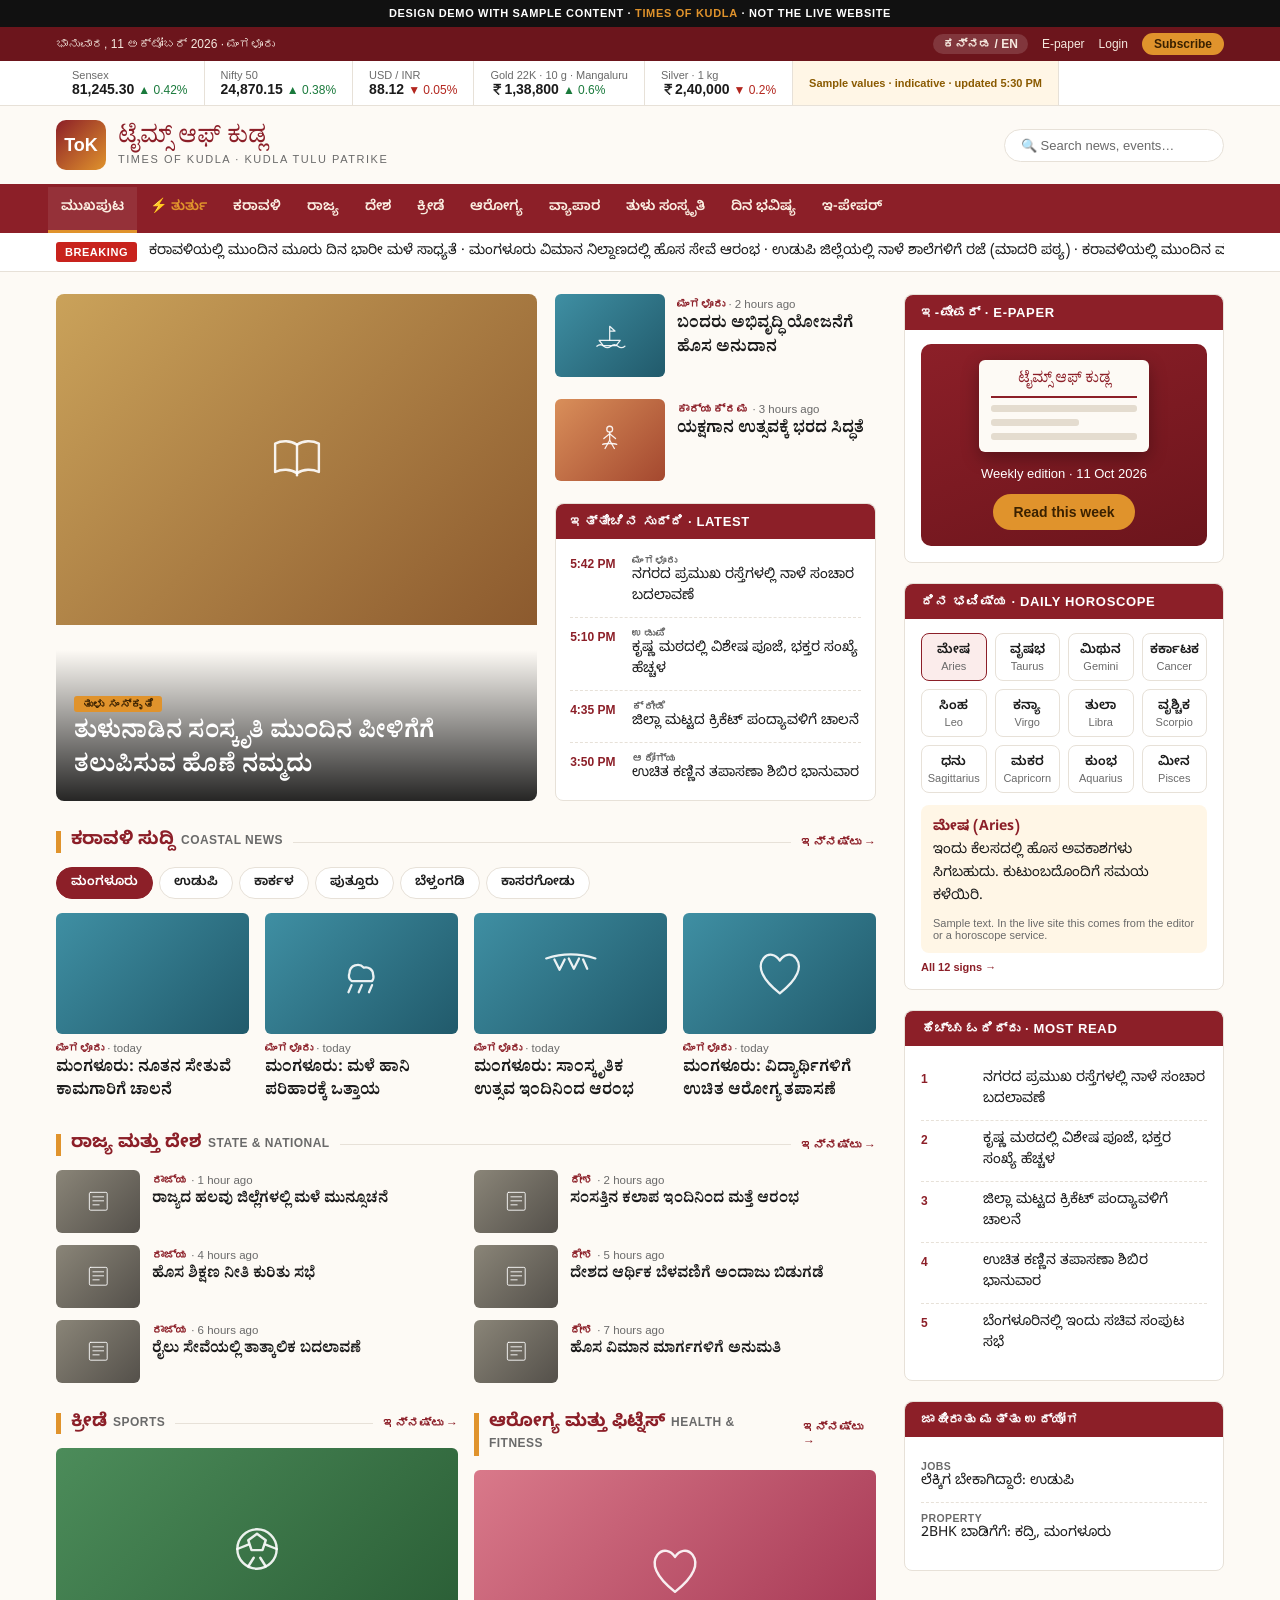
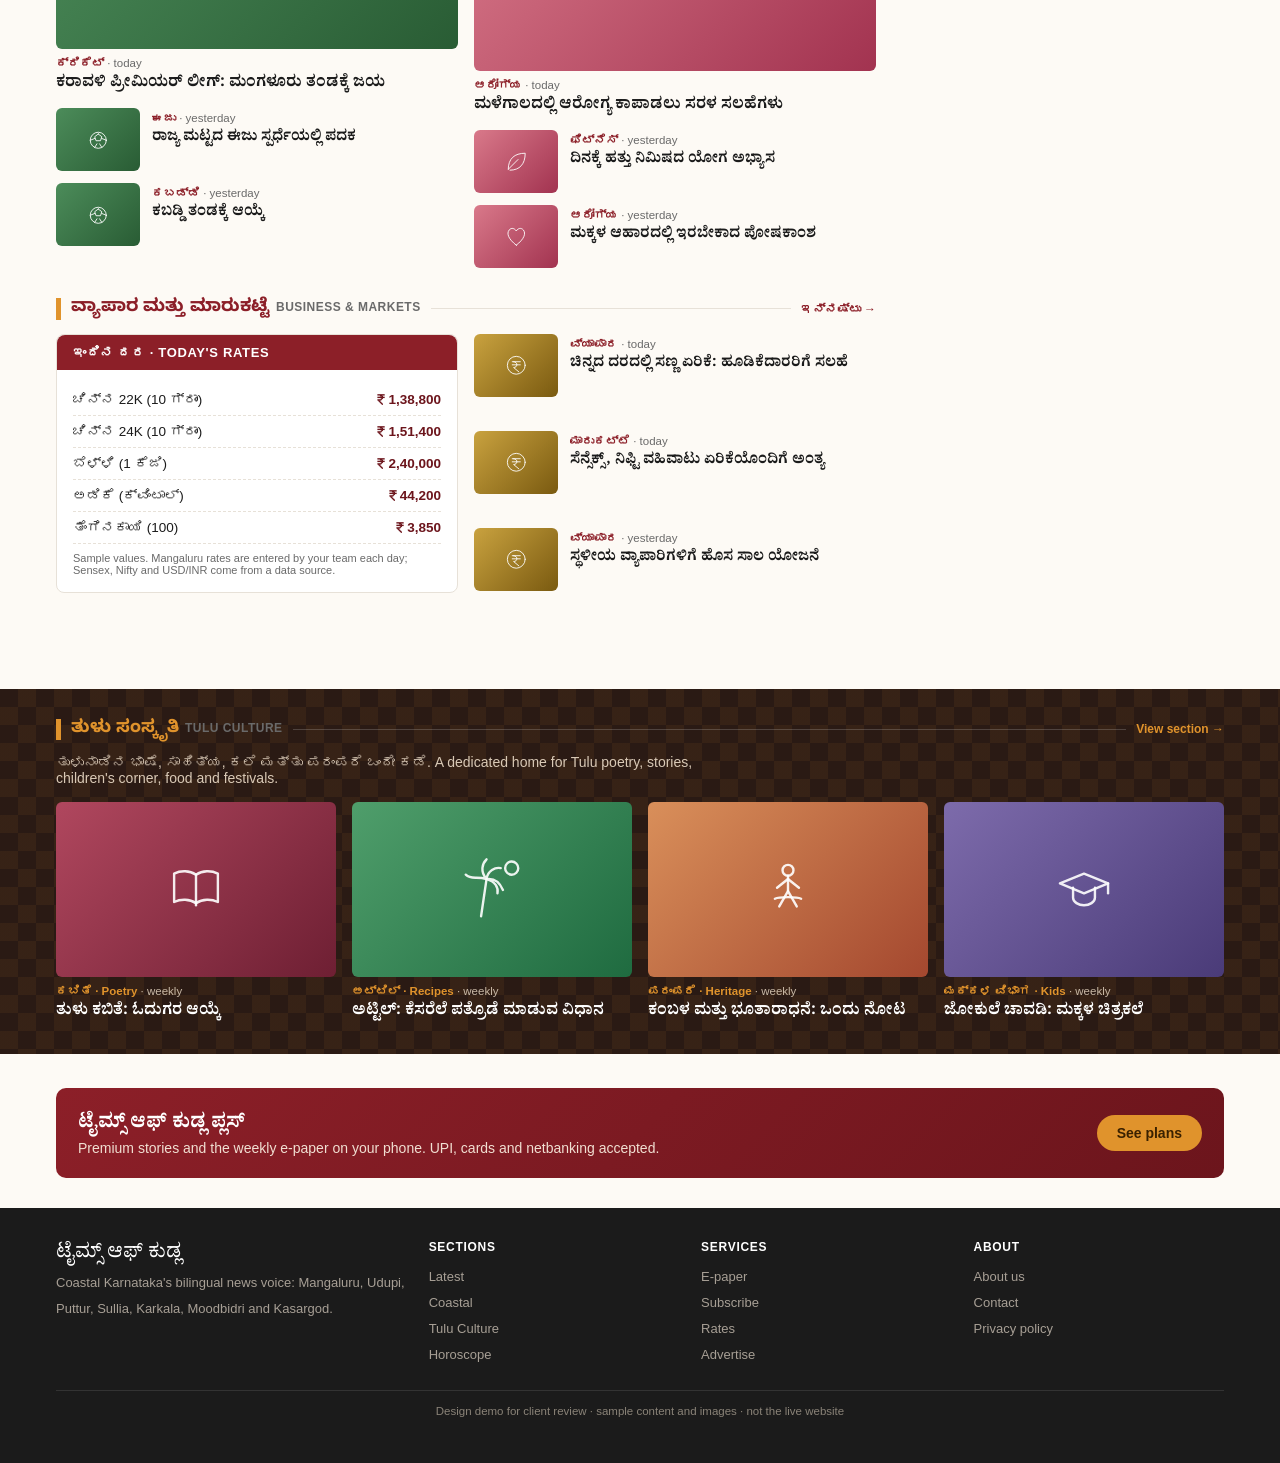
==== commit 3ec629de: "Fix wide-screen card grids and ticker loop in demo Co-Authored-By: Claude Sonnet 5.5 <noreply@anthro" ====
--- a/index.html
+++ b/index.html
@@ -32,7 +32,7 @@
 <header class="mast"><div class="wrap"><a class="brand" href="index.html"><div class="mark">ToK</div><div><div class="kn">ಟೈಮ್ಸ್ ಆಫ್ ಕುಡ್ಲ</div><div class="en">Times of Kudla · Kudla Tulu Patrike</div></div></a>
 <div class="search">🔍 Search news, events…</div></div></header>
 <nav class="cats"><div class="wrap"><a href="index.html" title="Home" class=" on">ಮುಖಪುಟ</a><a href="index.html#breaking" title="Breaking" class="flash ">⚡ ತುರ್ತು</a><a href="index.html#coastal" title="Coastal" class=" ">ಕರಾವಳಿ</a><a href="index.html#state" title="State" class=" ">ರಾಜ್ಯ</a><a href="index.html#state" title="National" class=" ">ದೇಶ</a><a href="index.html#sports" title="Sports" class=" ">ಕ್ರೀಡೆ</a><a href="index.html#health" title="Health" class=" ">ಆರೋಗ್ಯ</a><a href="index.html#business" title="Business" class=" ">ವ್ಯಾಪಾರ</a><a href="tulu.html" title="Tulu Culture" class=" ">ತುಳು ಸಂಸ್ಕೃತಿ</a><a href="horoscope.html" title="Horoscope" class=" ">ದಿನ ಭವಿಷ್ಯ</a><a href="epaper.html" title="E-paper" class=" ">ಇ-ಪೇಪರ್</a></div></nav>
-<div class="ticker" id="breaking"><div class="wrap"><span class="lbl">BREAKING</span><div class="run"><span>ಕರಾವಳಿಯಲ್ಲಿ ಮುಂದಿನ ಮೂರು ದಿನ ಭಾರೀ ಮಳೆ ಸಾಧ್ಯತೆ · ಮಂಗಳೂರು ವಿಮಾನ ನಿಲ್ದಾಣದಲ್ಲಿ ಹೊಸ ಸೇವೆ ಆರಂಭ · ಉಡುಪಿ ಜಿಲ್ಲೆಯಲ್ಲಿ ನಾಳೆ ಶಾಲೆಗಳಿಗೆ ರಜೆ (ಮಾದರಿ ಪಠ್ಯ)</span></div></div></div>
+<div class="ticker" id="breaking"><div class="wrap"><span class="lbl">BREAKING</span><div class="run"><span>ಕರಾವಳಿಯಲ್ಲಿ ಮುಂದಿನ ಮೂರು ದಿನ ಭಾರೀ ಮಳೆ ಸಾಧ್ಯತೆ · ಮಂಗಳೂರು ವಿಮಾನ ನಿಲ್ದಾಣದಲ್ಲಿ ಹೊಸ ಸೇವೆ ಆರಂಭ · ಉಡುಪಿ ಜಿಲ್ಲೆಯಲ್ಲಿ ನಾಳೆ ಶಾಲೆಗಳಿಗೆ ರಜೆ (ಮಾದರಿ ಪಠ್ಯ) · ಕರಾವಳಿಯಲ್ಲಿ ಮುಂದಿನ ಮೂರು ದಿನ ಭಾರೀ ಮಳೆ ಸಾಧ್ಯತೆ · ಮಂಗಳೂರು ವಿಮಾನ ನಿಲ್ದಾಣದಲ್ಲಿ ಹೊಸ ಸೇವೆ ಆರಂಭ · ಉಡುಪಿ ಜಿಲ್ಲೆಯಲ್ಲಿ ನಾಳೆ ಶಾಲೆಗಳಿಗೆ ರಜೆ (ಮಾದರಿ ಪಠ್ಯ) · </span></div></div></div>
 <main class="wrap"><div class="layout"><div>
 <section class="hero"><div class="lead"><div class="ph c-culture "><svg class="ic" viewBox="0 0 64 64"><use href="#i-book"/></svg></div><div class="ov"><span class="tagk">ತುಳು ಸಂಸ್ಕೃತಿ</span><h1>ತುಳುನಾಡಿನ ಸಂಸ್ಕೃತಿ ಮುಂದಿನ ಪೀಳಿಗೆಗೆ ತಲುಪಿಸುವ ಹೊಣೆ ನಮ್ಮದು</h1></div></div>
 <div class="side">
--- a/style.css
+++ b/style.css
@@ -40,10 +40,10 @@
 .ticker .wrap{display:flex;align-items:center;gap:12px;overflow:hidden;padding:7px 16px}
 .ticker .lbl{background:#c8231d;color:#fff;font:700 11px 'Segoe UI',Arial;letter-spacing:.05em;padding:4px 9px;border-radius:3px;flex:none}
 .ticker .run{white-space:nowrap;overflow:hidden;flex:1}
-.ticker .run span{display:inline-block;padding-left:100%;animation:run 38s linear infinite;font-size:14px}
+.ticker .run span{display:inline-block;animation:run 45s linear infinite;font-size:14px;padding-right:60px}
 .ticker .run:hover span{animation-play-state:paused}
-@keyframes run{to{transform:translateX(-100%)}}
-@media (prefers-reduced-motion:reduce){.ticker .run span{animation:none;padding-left:0}}
+@keyframes run{to{transform:translateX(-50%)}}
+@media (prefers-reduced-motion:reduce){.ticker .run span{animation:none}}
 .layout{display:grid;grid-template-columns:minmax(0,1fr);gap:28px;padding:22px 0 36px}.layout>*,.hero>*{min-width:0}
 @media (min-width:1000px){.layout{grid-template-columns:minmax(0,1fr) 320px}}
 .sec{margin-bottom:30px}
@@ -79,9 +79,9 @@
 .li time{font:700 12px 'Segoe UI',Arial;color:var(--maroon);padding-top:3px}
 .li .c{font:600 10.5px 'Segoe UI',Arial;color:var(--grey);text-transform:uppercase;letter-spacing:.04em;display:block}
 .grid2{display:grid;grid-template-columns:minmax(0,1fr);gap:16px}
+.grid3,.grid4{display:grid;grid-template-columns:minmax(0,1fr);gap:16px}
 @media (min-width:640px){.grid2{grid-template-columns:1fr 1fr}.grid3{grid-template-columns:repeat(3,1fr)}.grid4{grid-template-columns:repeat(4,1fr)}}
-.grid3,.grid4{display:grid;grid-template-columns:minmax(0,1fr);gap:16px}
-.card .ph{margin-bottom:8px}
+.card .ph{margin-bottom:8px}.sec>.card .ph{aspect-ratio:16/8}
 .tabs{display:flex;gap:6px;overflow-x:auto;margin-bottom:14px;scrollbar-width:none}
 .tabs button{border:1px solid var(--line);background:#fff;border-radius:20px;padding:6px 14px;font:600 13px 'Noto Sans Kannada',Arial;cursor:pointer;white-space:nowrap;color:var(--ink)}
 .tabs button.on{background:var(--maroon);color:#fff;border-color:var(--maroon)}
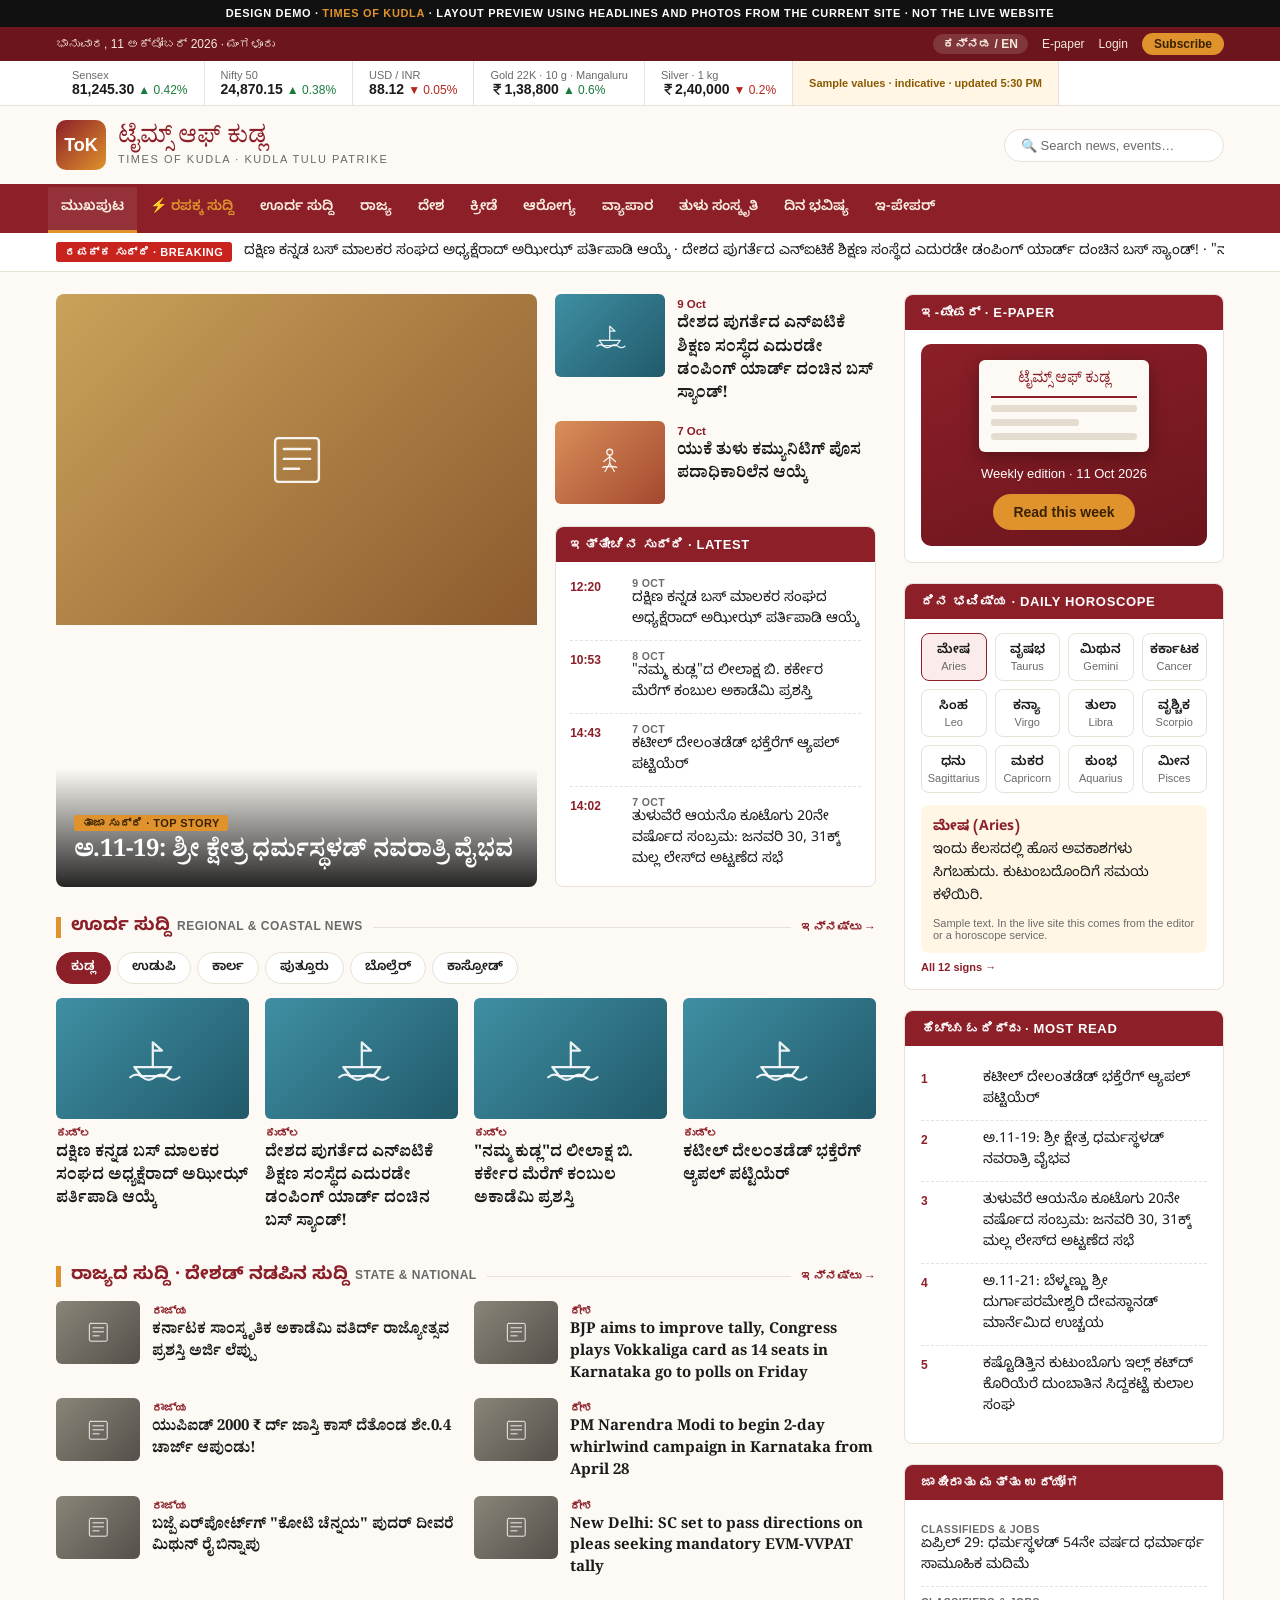
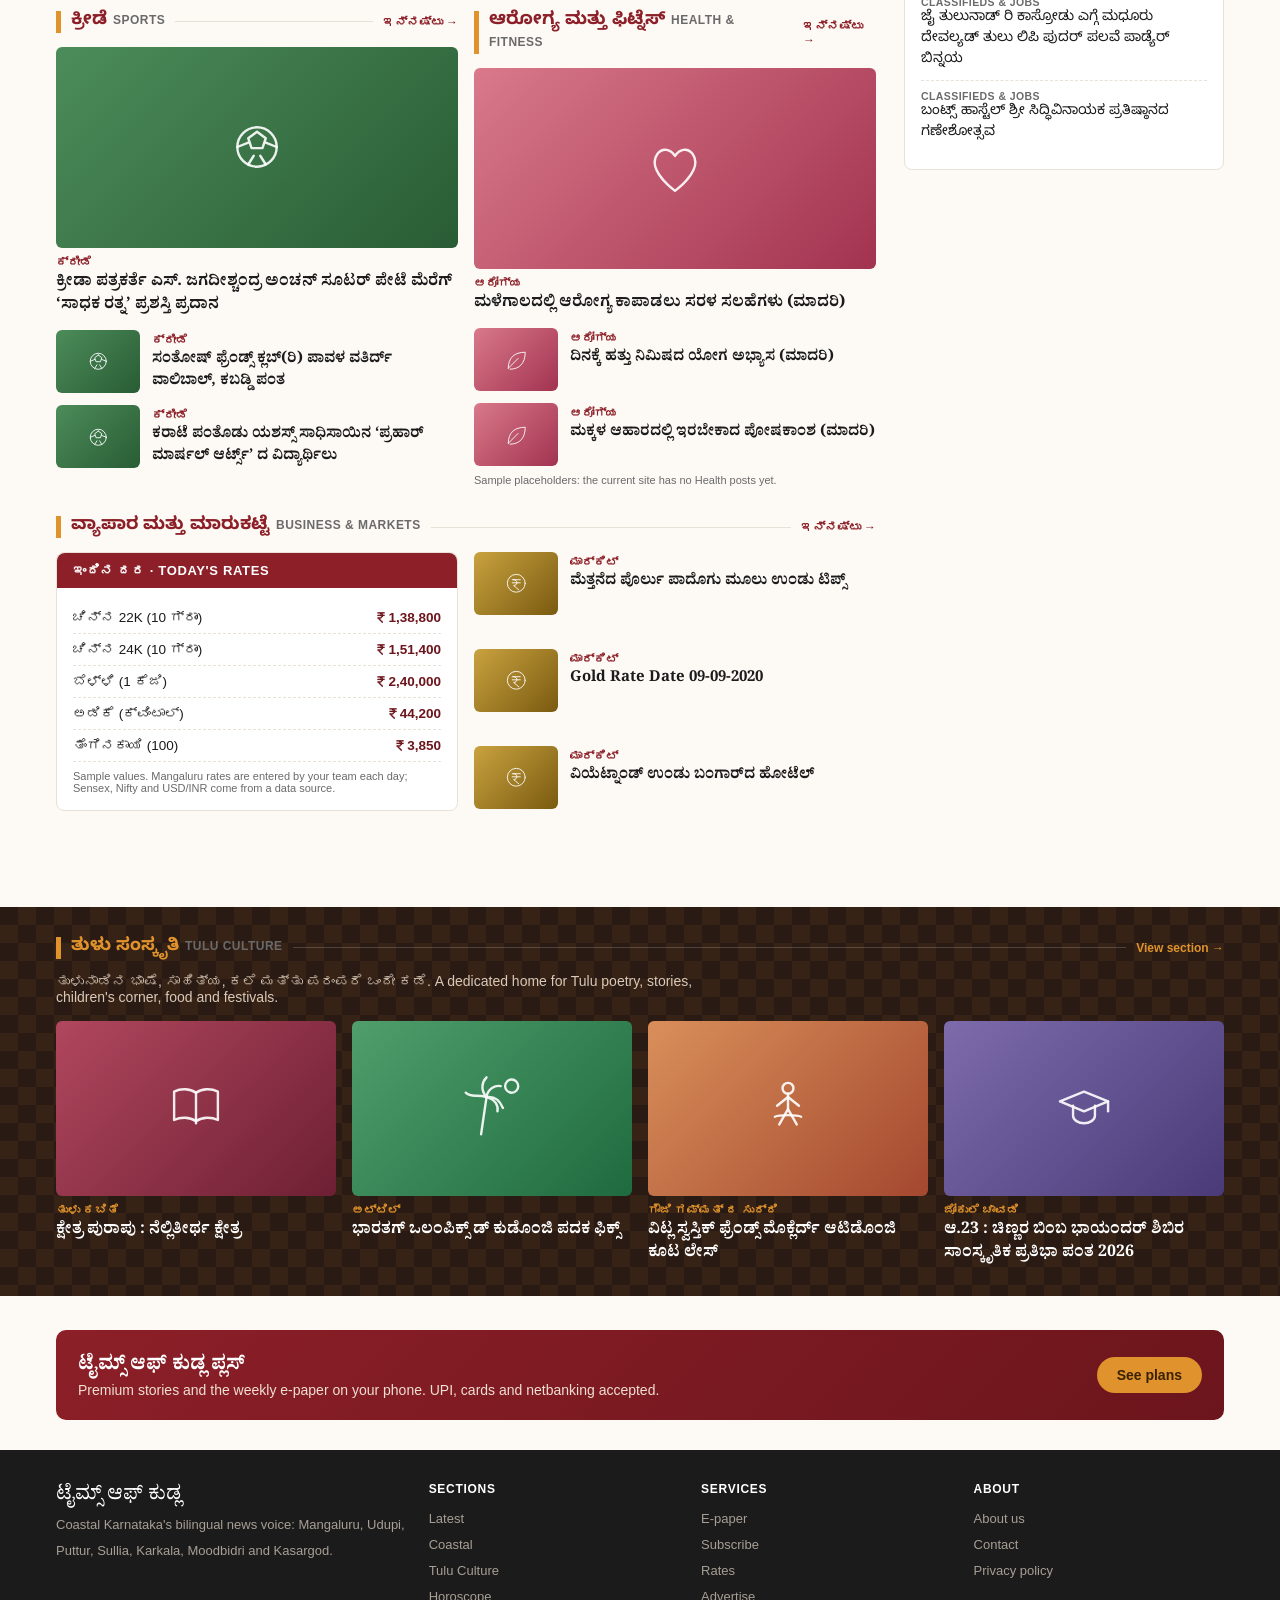
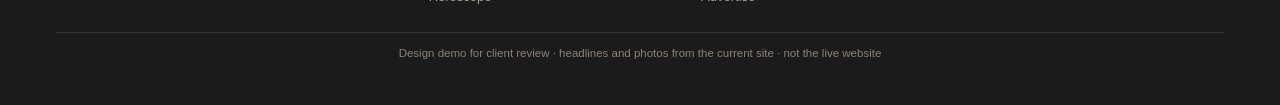
==== commit 487c0080: "Demo: real Tulu headlines and photos from the current site, site's own section names Co-Authored-By:" ====
--- a/index.html
+++ b/index.html
@@ -19,7 +19,7 @@
 <symbol id="i-cam" viewBox="0 0 64 64"><rect x="10" y="20" width="44" height="30" rx="4"/><circle cx="32" cy="35" r="9"/><path d="M24 20l3-6h10l3 6"/></symbol>
 <symbol id="i-leaf" viewBox="0 0 64 64"><path d="M14 50C14 26 28 14 52 14c0 24-12 38-34 38"/><path d="M14 50L36 28"/></symbol>
 </defs></svg>
-<div class="ribbon">Design demo with sample content · <b>Times of Kudla</b> · not the live website</div>
+<div class="ribbon">Design demo · <b>Times of Kudla</b> · layout preview using headlines and photos from the current site · not the live website</div>
 <div class="util"><div class="wrap"><span class="date">ಭಾನುವಾರ, 11 ಅಕ್ಟೋಬರ್ 2026 · ಮಂಗಳೂರು</span>
 <div class="r"><span class="pill">ಕನ್ನಡ / EN</span><a href="epaper.html">E-paper</a><a href="login.html">Login</a><a class="cta" href="subscribe.html">Subscribe</a></div></div></div>
 <div class="markets"><div class="wrap">
@@ -31,53 +31,51 @@
 <div class="mk tag">Sample values · indicative · updated 5:30 PM</div></div></div>
 <header class="mast"><div class="wrap"><a class="brand" href="index.html"><div class="mark">ToK</div><div><div class="kn">ಟೈಮ್ಸ್ ಆಫ್ ಕುಡ್ಲ</div><div class="en">Times of Kudla · Kudla Tulu Patrike</div></div></a>
 <div class="search">🔍 Search news, events…</div></div></header>
-<nav class="cats"><div class="wrap"><a href="index.html" title="Home" class=" on">ಮುಖಪುಟ</a><a href="index.html#breaking" title="Breaking" class="flash ">⚡ ತುರ್ತು</a><a href="index.html#coastal" title="Coastal" class=" ">ಕರಾವಳಿ</a><a href="index.html#state" title="State" class=" ">ರಾಜ್ಯ</a><a href="index.html#state" title="National" class=" ">ದೇಶ</a><a href="index.html#sports" title="Sports" class=" ">ಕ್ರೀಡೆ</a><a href="index.html#health" title="Health" class=" ">ಆರೋಗ್ಯ</a><a href="index.html#business" title="Business" class=" ">ವ್ಯಾಪಾರ</a><a href="tulu.html" title="Tulu Culture" class=" ">ತುಳು ಸಂಸ್ಕೃತಿ</a><a href="horoscope.html" title="Horoscope" class=" ">ದಿನ ಭವಿಷ್ಯ</a><a href="epaper.html" title="E-paper" class=" ">ಇ-ಪೇಪರ್</a></div></nav>
-<div class="ticker" id="breaking"><div class="wrap"><span class="lbl">BREAKING</span><div class="run"><span>ಕರಾವಳಿಯಲ್ಲಿ ಮುಂದಿನ ಮೂರು ದಿನ ಭಾರೀ ಮಳೆ ಸಾಧ್ಯತೆ · ಮಂಗಳೂರು ವಿಮಾನ ನಿಲ್ದಾಣದಲ್ಲಿ ಹೊಸ ಸೇವೆ ಆರಂಭ · ಉಡುಪಿ ಜಿಲ್ಲೆಯಲ್ಲಿ ನಾಳೆ ಶಾಲೆಗಳಿಗೆ ರಜೆ (ಮಾದರಿ ಪಠ್ಯ) · ಕರಾವಳಿಯಲ್ಲಿ ಮುಂದಿನ ಮೂರು ದಿನ ಭಾರೀ ಮಳೆ ಸಾಧ್ಯತೆ · ಮಂಗಳೂರು ವಿಮಾನ ನಿಲ್ದಾಣದಲ್ಲಿ ಹೊಸ ಸೇವೆ ಆರಂಭ · ಉಡುಪಿ ಜಿಲ್ಲೆಯಲ್ಲಿ ನಾಳೆ ಶಾಲೆಗಳಿಗೆ ರಜೆ (ಮಾದರಿ ಪಠ್ಯ) · </span></div></div></div>
+<nav class="cats"><div class="wrap"><a href="index.html" title="Home" class=" on">ಮುಖಪುಟ</a><a href="index.html#breaking" title="Breaking" class="flash ">⚡ ರಪಕ್ಕ ಸುದ್ದಿ</a><a href="index.html#coastal" title="Regional" class=" ">ಊರ್ದ ಸುದ್ದಿ</a><a href="index.html#state" title="State" class=" ">ರಾಜ್ಯ</a><a href="index.html#state" title="National" class=" ">ದೇಶ</a><a href="index.html#sports" title="Sports" class=" ">ಕ್ರೀಡೆ</a><a href="index.html#health" title="Health" class=" ">ಆರೋಗ್ಯ</a><a href="index.html#business" title="Business" class=" ">ವ್ಯಾಪಾರ</a><a href="tulu.html" title="Tulu Culture" class=" ">ತುಳು ಸಂಸ್ಕೃತಿ</a><a href="horoscope.html" title="Horoscope" class=" ">ದಿನ ಭವಿಷ್ಯ</a><a href="epaper.html" title="E-paper" class=" ">ಇ-ಪೇಪರ್</a></div></nav>
+<div class="ticker" id="breaking"><div class="wrap"><span class="lbl">ರಪಕ್ಕ ಸುದ್ದಿ · BREAKING</span><div class="run"><span>ದಕ್ಷಿಣ ಕನ್ನಡ ಬಸ್ ಮಾಲಕರ ಸಂಘದ ಅಧ್ಯಕ್ಷೆರಾದ್ ಅಝೀಝ್ ಪರ್ತಿಪಾಡಿ ಆಯ್ಕೆ · ದೇಶದ ಪುಗರ್ತೆದ ಎನ್ಐಟಿಕೆ ಶಿಕ್ಷಣ ಸಂಸ್ಥೆದ ಎದುರಡೇ ಡಂಪಿಂಗ್ ಯಾರ್ಡ್ ದಂಚಿನ ಬಸ್ ಸ್ಯಾಂಡ್! · &quot;ನಮ್ಮ ಕುಡ್ಲ&quot;ದ ಲೀಲಾಕ್ಷ ಬಿ. ಕರ್ಕೇರ ಮೆರೆಗ್ ಕಂಬುಲ ಅಕಾಡೆಮಿ ಪ್ರಶಸ್ತಿ · ಕಷ್ಟೊಡಿತ್ತಿನ ಕುಟುಂಬೊಗು ಇಲ್ಲ್ ಕಟ್‌ದ್ ಕೊರಿಯೆರೆ ದುಂಬಾತಿನ ಸಿದ್ದಕಟ್ಟೆ ಕುಲಾಲ ಸಂಘ · ದಕ್ಷಿಣ ಕನ್ನಡ ಬಸ್ ಮಾಲಕರ ಸಂಘದ ಅಧ್ಯಕ್ಷೆರಾದ್ ಅಝೀಝ್ ಪರ್ತಿಪಾಡಿ ಆಯ್ಕೆ · ದೇಶದ ಪುಗರ್ತೆದ ಎನ್ಐಟಿಕೆ ಶಿಕ್ಷಣ ಸಂಸ್ಥೆದ ಎದುರಡೇ ಡಂಪಿಂಗ್ ಯಾರ್ಡ್ ದಂಚಿನ ಬಸ್ ಸ್ಯಾಂಡ್! · &quot;ನಮ್ಮ ಕುಡ್ಲ&quot;ದ ಲೀಲಾಕ್ಷ ಬಿ. ಕರ್ಕೇರ ಮೆರೆಗ್ ಕಂಬುಲ ಅಕಾಡೆಮಿ ಪ್ರಶಸ್ತಿ · ಕಷ್ಟೊಡಿತ್ತಿನ ಕುಟುಂಬೊಗು ಇಲ್ಲ್ ಕಟ್‌ದ್ ಕೊರಿಯೆರೆ ದುಂಬಾತಿನ ಸಿದ್ದಕಟ್ಟೆ ಕುಲಾಲ ಸಂಘ · </span></div></div></div>
 <main class="wrap"><div class="layout"><div>
-<section class="hero"><div class="lead"><div class="ph c-culture "><svg class="ic" viewBox="0 0 64 64"><use href="#i-book"/></svg></div><div class="ov"><span class="tagk">ತುಳು ಸಂಸ್ಕೃತಿ</span><h1>ತುಳುನಾಡಿನ ಸಂಸ್ಕೃತಿ ಮುಂದಿನ ಪೀಳಿಗೆಗೆ ತಲುಪಿಸುವ ಹೊಣೆ ನಮ್ಮದು</h1></div></div>
-<div class="side">
-<div class="card"><div class="ph c-coast "><svg class="ic" viewBox="0 0 64 64"><use href="#i-boat"/></svg></div><div><div class="meta"><b>ಮಂಗಳೂರು</b> · 2 hours ago</div><h3 class="t"><a href="article.html">ಬಂದರು ಅಭಿವೃದ್ಧಿ ಯೋಜನೆಗೆ ಹೊಸ ಅನುದಾನ</a></h3></div></div>
-<div class="card"><div class="ph c-event "><svg class="ic" viewBox="0 0 64 64"><use href="#i-dance"/></svg></div><div><div class="meta"><b>ಕಾರ್ಯಕ್ರಮ</b> · 3 hours ago</div><h3 class="t">ಯಕ್ಷಗಾನ ಉತ್ಸವಕ್ಕೆ ಭರದ ಸಿದ್ಧತೆ</h3></div></div>
-<div class="latest"><h4>ಇತ್ತೀಚಿನ ಸುದ್ದಿ · Latest</h4><div class="li"><time>5:42 PM</time><div><span class="c">ಮಂಗಳೂರು</span>ನಗರದ ಪ್ರಮುಖ ರಸ್ತೆಗಳಲ್ಲಿ ನಾಳೆ ಸಂಚಾರ ಬದಲಾವಣೆ</div></div><div class="li"><time>5:10 PM</time><div><span class="c">ಉಡುಪಿ</span>ಕೃಷ್ಣ ಮಠದಲ್ಲಿ ವಿಶೇಷ ಪೂಜೆ, ಭಕ್ತರ ಸಂಖ್ಯೆ ಹೆಚ್ಚಳ</div></div><div class="li"><time>4:35 PM</time><div><span class="c">ಕ್ರೀಡೆ</span>ಜಿಲ್ಲಾ ಮಟ್ಟದ ಕ್ರಿಕೆಟ್ ಪಂದ್ಯಾವಳಿಗೆ ಚಾಲನೆ</div></div><div class="li"><time>3:50 PM</time><div><span class="c">ಆರೋಗ್ಯ</span>ಉಚಿತ ಕಣ್ಣಿನ ತಪಾಸಣಾ ಶಿಬಿರ ಭಾನುವಾರ</div></div></div></div></section>
+<section class="hero"><div class="lead"><div class="ph c-culture"><svg class="ic" viewBox="0 0 64 64"><use href="#i-news"/></svg><img src="https://www.timesofkudla.com/wp-content/uploads/2026/10/Dasara-1-768x502.jpeg" alt="" loading="lazy" referrerpolicy="no-referrer" onerror="this.remove()"></div><div class="ov"><span class="tagk">ತಾಜಾ ಸುದ್ದಿ · Top story</span><h1>ಅ.11-19: ಶ್ರೀ ಕ್ಷೇತ್ರ ಧರ್ಮಸ್ಥಳಡ್ ನವರಾತ್ರಿ ವೈಭವ</h1></div></div>
+<div class="side"><div class="card"><div class="ph c-coast"><svg class="ic" viewBox="0 0 64 64"><use href="#i-boat"/></svg><img src="https://www.timesofkudla.com/wp-content/uploads/2026/10/NITK-2-1-169x300.jpeg" alt="" loading="lazy" referrerpolicy="no-referrer" onerror="this.remove()"></div><div><div class="meta"><b>9 Oct</b></div><h3 class="t">ದೇಶದ ಪುಗರ್ತೆದ ಎನ್ಐಟಿಕೆ ಶಿಕ್ಷಣ ಸಂಸ್ಥೆದ ಎದುರಡೇ ಡಂಪಿಂಗ್ ಯಾರ್ಡ್ ದಂಚಿನ ಬಸ್ ಸ್ಯಾಂಡ್!</h3></div></div><div class="card"><div class="ph c-event"><svg class="ic" viewBox="0 0 64 64"><use href="#i-dance"/></svg><img src="https://www.timesofkudla.com/wp-content/uploads/2026/10/Uk-1-200x300.jpeg" alt="" loading="lazy" referrerpolicy="no-referrer" onerror="this.remove()"></div><div><div class="meta"><b>7 Oct</b></div><h3 class="t">ಯುಕೆ ತುಳು ಕಮ್ಯುನಿಟಿಗ್ ಪೊಸ ಪದಾಧಿಕಾರಿಲೆನ ಆಯ್ಕೆ</h3></div></div>
+<div class="latest"><h4>ಇತ್ತೀಚಿನ ಸುದ್ದಿ · Latest</h4><div class="li"><time>12:20</time><div><span class="c">9 Oct</span>ದಕ್ಷಿಣ ಕನ್ನಡ ಬಸ್ ಮಾಲಕರ ಸಂಘದ ಅಧ್ಯಕ್ಷೆರಾದ್ ಅಝೀಝ್ ಪರ್ತಿಪಾಡಿ ಆಯ್ಕೆ</div></div><div class="li"><time>10:53</time><div><span class="c">8 Oct</span>&quot;ನಮ್ಮ ಕುಡ್ಲ&quot;ದ ಲೀಲಾಕ್ಷ ಬಿ. ಕರ್ಕೇರ ಮೆರೆಗ್ ಕಂಬುಲ ಅಕಾಡೆಮಿ ಪ್ರಶಸ್ತಿ</div></div><div class="li"><time>14:43</time><div><span class="c">7 Oct</span>ಕಟೀಲ್ ದೇಲಂತಡೆಡ್ ಭಕ್ತೆರೆಗ್ ಆ್ಯಪಲ್ ಪಟ್ಟಿಯೆರ್</div></div><div class="li"><time>14:02</time><div><span class="c">7 Oct</span>ತುಳುವೆರೆ ಆಯನೊ ಕೂಟೊಗು 20ನೇ ವರ್ಷೊದ ಸಂಬ್ರಮ: ಜನವರಿ 30, 31ಕ್ಕ್ ಮಲ್ಲ ಲೇಸ್‌ದ ಅಟ್ಟಣೆದ ಸಭೆ</div></div></div></div></section>
 
-<section class="sec" id="coastal" data-tabs><div class="sh"><h2>ಕರಾವಳಿ ಸುದ್ದಿ<small>Coastal news</small></h2><div class="rule"></div><a class="more" href="#">ಇನ್ನಷ್ಟು →</a></div>
-<div class="tabs"><button class="on" type="button">ಮಂಗಳೂರು</button><button class="" type="button">ಉಡುಪಿ</button><button class="" type="button">ಕಾರ್ಕಳ</button><button class="" type="button">ಪುತ್ತೂರು</button><button class="" type="button">ಬೆಳ್ತಂಗಡಿ</button><button class="" type="button">ಕಾಸರಗೋಡು</button></div>
-<div class="tabpane grid4 on"><div class="card"><div class="ph c-coast "><svg class="ic" viewBox="0 0 64 64"><use href="#i-road"/></svg></div><div><div class="meta"><b>ಮಂಗಳೂರು</b> · today</div><h3 class="t">ಮಂಗಳೂರು: ನೂತನ ಸೇತುವೆ ಕಾಮಗಾರಿಗೆ ಚಾಲನೆ</h3></div></div><div class="card"><div class="ph c-coast "><svg class="ic" viewBox="0 0 64 64"><use href="#i-cloud"/></svg></div><div><div class="meta"><b>ಮಂಗಳೂರು</b> · today</div><h3 class="t">ಮಂಗಳೂರು: ಮಳೆ ಹಾನಿ ಪರಿಹಾರಕ್ಕೆ ಒತ್ತಾಯ</h3></div></div><div class="card"><div class="ph c-coast "><svg class="ic" viewBox="0 0 64 64"><use href="#i-flag"/></svg></div><div><div class="meta"><b>ಮಂಗಳೂರು</b> · today</div><h3 class="t">ಮಂಗಳೂರು: ಸಾಂಸ್ಕೃತಿಕ ಉತ್ಸವ ಇಂದಿನಿಂದ ಆರಂಭ</h3></div></div><div class="card"><div class="ph c-coast "><svg class="ic" viewBox="0 0 64 64"><use href="#i-heart"/></svg></div><div><div class="meta"><b>ಮಂಗಳೂರು</b> · today</div><h3 class="t">ಮಂಗಳೂರು: ವಿದ್ಯಾರ್ಥಿಗಳಿಗೆ ಉಚಿತ ಆರೋಗ್ಯ ತಪಾಸಣೆ</h3></div></div></div><div class="tabpane grid4 "><div class="card"><div class="ph c-coast "><svg class="ic" viewBox="0 0 64 64"><use href="#i-road"/></svg></div><div><div class="meta"><b>ಉಡುಪಿ</b> · today</div><h3 class="t">ಉಡುಪಿ: ನೂತನ ಸೇತುವೆ ಕಾಮಗಾರಿಗೆ ಚಾಲನೆ</h3></div></div><div class="card"><div class="ph c-coast "><svg class="ic" viewBox="0 0 64 64"><use href="#i-cloud"/></svg></div><div><div class="meta"><b>ಉಡುಪಿ</b> · today</div><h3 class="t">ಉಡುಪಿ: ಮಳೆ ಹಾನಿ ಪರಿಹಾರಕ್ಕೆ ಒತ್ತಾಯ</h3></div></div><div class="card"><div class="ph c-coast "><svg class="ic" viewBox="0 0 64 64"><use href="#i-flag"/></svg></div><div><div class="meta"><b>ಉಡುಪಿ</b> · today</div><h3 class="t">ಉಡುಪಿ: ಸಾಂಸ್ಕೃತಿಕ ಉತ್ಸವ ಇಂದಿನಿಂದ ಆರಂಭ</h3></div></div><div class="card"><div class="ph c-coast "><svg class="ic" viewBox="0 0 64 64"><use href="#i-heart"/></svg></div><div><div class="meta"><b>ಉಡುಪಿ</b> · today</div><h3 class="t">ಉಡುಪಿ: ವಿದ್ಯಾರ್ಥಿಗಳಿಗೆ ಉಚಿತ ಆರೋಗ್ಯ ತಪಾಸಣೆ</h3></div></div></div><div class="tabpane grid4 "><div class="card"><div class="ph c-coast "><svg class="ic" viewBox="0 0 64 64"><use href="#i-road"/></svg></div><div><div class="meta"><b>ಕಾರ್ಕಳ</b> · today</div><h3 class="t">ಕಾರ್ಕಳ: ನೂತನ ಸೇತುವೆ ಕಾಮಗಾರಿಗೆ ಚಾಲನೆ</h3></div></div><div class="card"><div class="ph c-coast "><svg class="ic" viewBox="0 0 64 64"><use href="#i-cloud"/></svg></div><div><div class="meta"><b>ಕಾರ್ಕಳ</b> · today</div><h3 class="t">ಕಾರ್ಕಳ: ಮಳೆ ಹಾನಿ ಪರಿಹಾರಕ್ಕೆ ಒತ್ತಾಯ</h3></div></div><div class="card"><div class="ph c-coast "><svg class="ic" viewBox="0 0 64 64"><use href="#i-flag"/></svg></div><div><div class="meta"><b>ಕಾರ್ಕಳ</b> · today</div><h3 class="t">ಕಾರ್ಕಳ: ಸಾಂಸ್ಕೃತಿಕ ಉತ್ಸವ ಇಂದಿನಿಂದ ಆರಂಭ</h3></div></div><div class="card"><div class="ph c-coast "><svg class="ic" viewBox="0 0 64 64"><use href="#i-heart"/></svg></div><div><div class="meta"><b>ಕಾರ್ಕಳ</b> · today</div><h3 class="t">ಕಾರ್ಕಳ: ವಿದ್ಯಾರ್ಥಿಗಳಿಗೆ ಉಚಿತ ಆರೋಗ್ಯ ತಪಾಸಣೆ</h3></div></div></div><div class="tabpane grid4 "><div class="card"><div class="ph c-coast "><svg class="ic" viewBox="0 0 64 64"><use href="#i-road"/></svg></div><div><div class="meta"><b>ಪುತ್ತೂರು</b> · today</div><h3 class="t">ಪುತ್ತೂರು: ನೂತನ ಸೇತುವೆ ಕಾಮಗಾರಿಗೆ ಚಾಲನೆ</h3></div></div><div class="card"><div class="ph c-coast "><svg class="ic" viewBox="0 0 64 64"><use href="#i-cloud"/></svg></div><div><div class="meta"><b>ಪುತ್ತೂರು</b> · today</div><h3 class="t">ಪುತ್ತೂರು: ಮಳೆ ಹಾನಿ ಪರಿಹಾರಕ್ಕೆ ಒತ್ತಾಯ</h3></div></div><div class="card"><div class="ph c-coast "><svg class="ic" viewBox="0 0 64 64"><use href="#i-flag"/></svg></div><div><div class="meta"><b>ಪುತ್ತೂರು</b> · today</div><h3 class="t">ಪುತ್ತೂರು: ಸಾಂಸ್ಕೃತಿಕ ಉತ್ಸವ ಇಂದಿನಿಂದ ಆರಂಭ</h3></div></div><div class="card"><div class="ph c-coast "><svg class="ic" viewBox="0 0 64 64"><use href="#i-heart"/></svg></div><div><div class="meta"><b>ಪುತ್ತೂರು</b> · today</div><h3 class="t">ಪುತ್ತೂರು: ವಿದ್ಯಾರ್ಥಿಗಳಿಗೆ ಉಚಿತ ಆರೋಗ್ಯ ತಪಾಸಣೆ</h3></div></div></div><div class="tabpane grid4 "><div class="card"><div class="ph c-coast "><svg class="ic" viewBox="0 0 64 64"><use href="#i-road"/></svg></div><div><div class="meta"><b>ಬೆಳ್ತಂಗಡಿ</b> · today</div><h3 class="t">ಬೆಳ್ತಂಗಡಿ: ನೂತನ ಸೇತುವೆ ಕಾಮಗಾರಿಗೆ ಚಾಲನೆ</h3></div></div><div class="card"><div class="ph c-coast "><svg class="ic" viewBox="0 0 64 64"><use href="#i-cloud"/></svg></div><div><div class="meta"><b>ಬೆಳ್ತಂಗಡಿ</b> · today</div><h3 class="t">ಬೆಳ್ತಂಗಡಿ: ಮಳೆ ಹಾನಿ ಪರಿಹಾರಕ್ಕೆ ಒತ್ತಾಯ</h3></div></div><div class="card"><div class="ph c-coast "><svg class="ic" viewBox="0 0 64 64"><use href="#i-flag"/></svg></div><div><div class="meta"><b>ಬೆಳ್ತಂಗಡಿ</b> · today</div><h3 class="t">ಬೆಳ್ತಂಗಡಿ: ಸಾಂಸ್ಕೃತಿಕ ಉತ್ಸವ ಇಂದಿನಿಂದ ಆರಂಭ</h3></div></div><div class="card"><div class="ph c-coast "><svg class="ic" viewBox="0 0 64 64"><use href="#i-heart"/></svg></div><div><div class="meta"><b>ಬೆಳ್ತಂಗಡಿ</b> · today</div><h3 class="t">ಬೆಳ್ತಂಗಡಿ: ವಿದ್ಯಾರ್ಥಿಗಳಿಗೆ ಉಚಿತ ಆರೋಗ್ಯ ತಪಾಸಣೆ</h3></div></div></div><div class="tabpane grid4 "><div class="card"><div class="ph c-coast "><svg class="ic" viewBox="0 0 64 64"><use href="#i-road"/></svg></div><div><div class="meta"><b>ಕಾಸರಗೋಡು</b> · today</div><h3 class="t">ಕಾಸರಗೋಡು: ನೂತನ ಸೇತುವೆ ಕಾಮಗಾರಿಗೆ ಚಾಲನೆ</h3></div></div><div class="card"><div class="ph c-coast "><svg class="ic" viewBox="0 0 64 64"><use href="#i-cloud"/></svg></div><div><div class="meta"><b>ಕಾಸರಗೋಡು</b> · today</div><h3 class="t">ಕಾಸರಗೋಡು: ಮಳೆ ಹಾನಿ ಪರಿಹಾರಕ್ಕೆ ಒತ್ತಾಯ</h3></div></div><div class="card"><div class="ph c-coast "><svg class="ic" viewBox="0 0 64 64"><use href="#i-flag"/></svg></div><div><div class="meta"><b>ಕಾಸರಗೋಡು</b> · today</div><h3 class="t">ಕಾಸರಗೋಡು: ಸಾಂಸ್ಕೃತಿಕ ಉತ್ಸವ ಇಂದಿನಿಂದ ಆರಂಭ</h3></div></div><div class="card"><div class="ph c-coast "><svg class="ic" viewBox="0 0 64 64"><use href="#i-heart"/></svg></div><div><div class="meta"><b>ಕಾಸರಗೋಡು</b> · today</div><h3 class="t">ಕಾಸರಗೋಡು: ವಿದ್ಯಾರ್ಥಿಗಳಿಗೆ ಉಚಿತ ಆರೋಗ್ಯ ತಪಾಸಣೆ</h3></div></div></div></section>
+<section class="sec" id="coastal" data-tabs><div class="sh"><h2>ಊರ್ದ ಸುದ್ದಿ<small>Regional & coastal news</small></h2><div class="rule"></div><a class="more" href="#">ಇನ್ನಷ್ಟು →</a></div>
+<div class="tabs"><button class="on" type="button">ಕುಡ್ಲ</button><button class="" type="button">ಉಡುಪಿ</button><button class="" type="button">ಕಾರ್ಲ</button><button class="" type="button">ಪುತ್ತೂರು</button><button class="" type="button">ಬೊಲ್ತೆರ್</button><button class="" type="button">ಕಾಸ್ರೋಡ್</button></div>
+<div class="tabpane grid4 on"><div class="card"><div class="ph c-coast"><svg class="ic" viewBox="0 0 64 64"><use href="#i-boat"/></svg></div><div><div class="meta"><b>ಕುಡ್ಲ</b></div><h3 class="t">ದಕ್ಷಿಣ ಕನ್ನಡ ಬಸ್ ಮಾಲಕರ ಸಂಘದ ಅಧ್ಯಕ್ಷೆರಾದ್ ಅಝೀಝ್ ಪರ್ತಿಪಾಡಿ ಆಯ್ಕೆ</h3></div></div><div class="card"><div class="ph c-coast"><svg class="ic" viewBox="0 0 64 64"><use href="#i-boat"/></svg><img src="https://www.timesofkudla.com/wp-content/uploads/2026/10/NITK-2-1-169x300.jpeg" alt="" loading="lazy" referrerpolicy="no-referrer" onerror="this.remove()"></div><div><div class="meta"><b>ಕುಡ್ಲ</b></div><h3 class="t">ದೇಶದ ಪುಗರ್ತೆದ ಎನ್ಐಟಿಕೆ ಶಿಕ್ಷಣ ಸಂಸ್ಥೆದ ಎದುರಡೇ ಡಂಪಿಂಗ್ ಯಾರ್ಡ್ ದಂಚಿನ ಬಸ್ ಸ್ಯಾಂಡ್!</h3></div></div><div class="card"><div class="ph c-coast"><svg class="ic" viewBox="0 0 64 64"><use href="#i-boat"/></svg><img src="https://www.timesofkudla.com/wp-content/uploads/2026/10/Leeladhar-1-227x300.jpeg" alt="" loading="lazy" referrerpolicy="no-referrer" onerror="this.remove()"></div><div><div class="meta"><b>ಕುಡ್ಲ</b></div><h3 class="t">&quot;ನಮ್ಮ ಕುಡ್ಲ&quot;ದ ಲೀಲಾಕ್ಷ ಬಿ. ಕರ್ಕೇರ ಮೆರೆಗ್ ಕಂಬುಲ ಅಕಾಡೆಮಿ ಪ್ರಶಸ್ತಿ</h3></div></div><div class="card"><div class="ph c-coast"><svg class="ic" viewBox="0 0 64 64"><use href="#i-boat"/></svg><img src="https://www.timesofkudla.com/wp-content/uploads/2026/10/Apple-1-300x225.jpeg" alt="" loading="lazy" referrerpolicy="no-referrer" onerror="this.remove()"></div><div><div class="meta"><b>ಕುಡ್ಲ</b></div><h3 class="t">ಕಟೀಲ್ ದೇಲಂತಡೆಡ್ ಭಕ್ತೆರೆಗ್ ಆ್ಯಪಲ್ ಪಟ್ಟಿಯೆರ್</h3></div></div></div><div class="tabpane grid4 "><div class="card"><div class="ph c-coast"><svg class="ic" viewBox="0 0 64 64"><use href="#i-boat"/></svg><img src="https://www.timesofkudla.com/wp-content/uploads/2026/10/Tulu-3-300x200.jpg" alt="" loading="lazy" referrerpolicy="no-referrer" onerror="this.remove()"></div><div><div class="meta"><b>ಉಡುಪಿ</b></div><h3 class="t">ತುಳು ಭಾಷೆಗ್ ಕರ್ನಾಟಕ ರಾಜ್ಯದ ಅಧಿಕೃತ ಭಾಷೆಯಾದ್ ಮಾನ್ಯತೆ; ಒಡಿಪುಡು ಗೌಜಿದ ತುಳುವೆರೆ ದಿಬ್ಬಣ</h3></div></div><div class="card"><div class="ph c-coast"><svg class="ic" viewBox="0 0 64 64"><use href="#i-boat"/></svg></div><div><div class="meta"><b>ಉಡುಪಿ</b></div><h3 class="t">ನಂದಳಿಕೆ ಅಬ್ಬನಡ್ಕ ಶ್ರೀ ದುರ್ಗಾಪರಮೇಶ್ವರಿ ಫ್ರೆಂಡ್ಸ್ ಕ್ಲಬ್ : 27ನೇ ವರ್ಷದ ನೂತನ ಪದಾಧಿಕಾರಿಲೆನ ಆಯ್ಕೆ</h3></div></div><div class="card"><div class="ph c-coast"><svg class="ic" viewBox="0 0 64 64"><use href="#i-boat"/></svg></div><div><div class="meta"><b>ಉಡುಪಿ</b></div><h3 class="t">ಸೆ.27 : ಶಿವಾಯ ಫೌಂಡೇಶನ್(ರಿ) ವತಿರ್ದ್ ಶೈಕ್ಷಣಿಕ ಸಹಾಯ, ಪ್ರತಿಭಾ ಪುರಸ್ಕಾರ, ವಿದ್ಯಾ ಪ್ರೇರಣಾ 2026</h3></div></div><div class="card"><div class="ph c-coast"><svg class="ic" viewBox="0 0 64 64"><use href="#i-boat"/></svg><img src="https://www.timesofkudla.com/wp-content/uploads/2026/09/Udupi-1-300x217.jpeg" alt="" loading="lazy" referrerpolicy="no-referrer" onerror="this.remove()"></div><div><div class="meta"><b>ಉಡುಪಿ</b></div><h3 class="t">ಉಡುಪಿ ತಾಲೂಕುದ ಕಡೀರ ಪೊಣ್ಣು ಕಮರ್ಷಿಯಲ್ ಪೈಲೆಟ್&quot; ಇನ್ಶಾ ತಸ್ಕೀನ್</h3></div></div></div><div class="tabpane grid4 "><div class="card"><div class="ph c-coast"><svg class="ic" viewBox="0 0 64 64"><use href="#i-boat"/></svg><img src="https://www.timesofkudla.com/wp-content/uploads/2026/10/Belman-226x300.jpeg" alt="" loading="lazy" referrerpolicy="no-referrer" onerror="this.remove()"></div><div><div class="meta"><b>ಕಾರ್ಲ</b></div><h3 class="t">ಅ.11-21: ಬೆಳ್ಮಣ್ಣು ಶ್ರೀ ದುರ್ಗಾಪರಮೇಶ್ವರಿ ದೇವಸ್ಥಾನಡ್ ಮಾರ್ನೆಮಿದ ಉಚ್ಚಯ</h3></div></div><div class="card"><div class="ph c-coast"><svg class="ic" viewBox="0 0 64 64"><use href="#i-boat"/></svg></div><div><div class="meta"><b>ಕಾರ್ಲ</b></div><h3 class="t">ನಂದಳಿಕೆ ಅಬ್ಬನಡ್ಕ ಶ್ರೀ ದುರ್ಗಾಪರಮೇಶ್ವರಿ ಫ್ರೆಂಡ್ಸ್ ಕ್ಲಬ್ : 27ನೇ ವರ್ಷದ ನೂತನ ಪದಾಧಿಕಾರಿಲೆನ ಆಯ್ಕೆ</h3></div></div><div class="card"><div class="ph c-coast"><svg class="ic" viewBox="0 0 64 64"><use href="#i-boat"/></svg><img src="https://www.timesofkudla.com/wp-content/uploads/2026/09/Karkala-1-300x228.jpeg" alt="" loading="lazy" referrerpolicy="no-referrer" onerror="this.remove()"></div><div><div class="meta"><b>ಕಾರ್ಲ</b></div><h3 class="t">ಕಾರ್ಲದ  ಸ್ವರ್ಣ ತುದೆಟ್ಟ್ ನೀಂದರೆ ಪೋಯಿನ 2 ಜನ ಜವನೆರ್ ನೀರ್‌ಪಾಲ್</h3></div></div><div class="card"><div class="ph c-coast"><svg class="ic" viewBox="0 0 64 64"><use href="#i-boat"/></svg><img src="https://www.timesofkudla.com/wp-content/uploads/2026/09/Yaksha-1-300x234.jpeg" alt="" loading="lazy" referrerpolicy="no-referrer" onerror="this.remove()"></div><div><div class="meta"><b>ಕಾರ್ಲ</b></div><h3 class="t">ಕಾರ್ಲಡ್ ಸೆ. 13 ಕ್ ‘ತೌಳವ ಯಕ್ಷಾಯನ’</h3></div></div></div><div class="tabpane grid4 "><div class="card"><div class="ph c-coast"><svg class="ic" viewBox="0 0 64 64"><use href="#i-boat"/></svg></div><div><div class="meta"><b>ಪುತ್ತೂರು</b></div><h3 class="t">ವಿಟ್ಲ ಶ್ರೀ ಸರಸ್ವತಿ ಕ್ರೆಡಿಟ್ ಸೌಹಾರ್ದ ಸಂಘದ ಮುತಾಲಿಕೆಡ್ ಝೀ ಕನ್ನಡ ಸರಿಗಮಪ ಲಿಟ್ಲ್‌ ಚಾಂಪ್ 2026 ವಿನ್ನರ್ ಅಶ್ಮಿತ್ ಗ್ ಸನ್ಮಾನ</h3></div></div><div class="card"><div class="ph c-coast"><svg class="ic" viewBox="0 0 64 64"><use href="#i-boat"/></svg><img src="https://www.timesofkudla.com/wp-content/uploads/2026/08/vittla-1-1-300x135.jpeg" alt="" loading="lazy" referrerpolicy="no-referrer" onerror="this.remove()"></div><div><div class="meta"><b>ಪುತ್ತೂರು</b></div><h3 class="t">ಸಾರ್ವಜನಿಕ ಶ್ರೀ ಗಣೇಶೋತ್ಸವ ಸಮಿತಿದ 45ನೇ ವರ್ಷೊದ ಚೌತಿ ಪರ್ಬದ ಲೆಪ್ಪೋಲೆ ಬುಡುಗಡೆ</h3></div></div><div class="card"><div class="ph c-coast"><svg class="ic" viewBox="0 0 64 64"><use href="#i-boat"/></svg></div><div><div class="meta"><b>ಪುತ್ತೂರು</b></div><h3 class="t">ವಿಟ್ಲ ಸ್ವಸ್ತಿಕ್ ಫ್ರೆಂಡ್ಸ್ ಮೊಕ್ಲೆರ್ದ್ ಆಟಿಡೊಂಜಿ ಕೂಟ ಲೇಸ್</h3></div></div><div class="card"><div class="ph c-coast"><svg class="ic" viewBox="0 0 64 64"><use href="#i-boat"/></svg></div><div><div class="meta"><b>ಪುತ್ತೂರು</b></div><h3 class="t">ವಿಟ್ಲ ಹನುಮಗಿರಿ ಶ್ರೀ ರಾಮ ಮಂದಿರಡ್ ಶ್ರೀ ರಾಮೋಚ್ಚಯ</h3></div></div></div><div class="tabpane grid4 "><div class="card"><div class="ph c-coast"><svg class="ic" viewBox="0 0 64 64"><use href="#i-boat"/></svg><img src="https://www.timesofkudla.com/wp-content/uploads/2026/10/Dasara-1-300x196.jpeg" alt="" loading="lazy" referrerpolicy="no-referrer" onerror="this.remove()"></div><div><div class="meta"><b>ಬೊಲ್ತೆರ್</b></div><h3 class="t">ಅ.11-19: ಶ್ರೀ ಕ್ಷೇತ್ರ ಧರ್ಮಸ್ಥಳಡ್ ನವರಾತ್ರಿ ವೈಭವ</h3></div></div><div class="card"><div class="ph c-coast"><svg class="ic" viewBox="0 0 64 64"><use href="#i-boat"/></svg><img src="https://www.timesofkudla.com/wp-content/uploads/2026/09/Dharmasthala-1-300x200.jpeg" alt="" loading="lazy" referrerpolicy="no-referrer" onerror="this.remove()"></div><div><div class="meta"><b>ಬೊಲ್ತೆರ್</b></div><h3 class="t">ಆರೋಗ್ಯ ರಕ್ಷಣೆಗ್ ಭಜನೆ ಸಹಕಾರಿ: ವಿವೇಕ್ ಪಾಯಸ್</h3></div></div><div class="card"><div class="ph c-coast"><svg class="ic" viewBox="0 0 64 64"><use href="#i-boat"/></svg><img src="https://www.timesofkudla.com/wp-content/uploads/2026/09/Bel-1-300x177.jpeg" alt="" loading="lazy" referrerpolicy="no-referrer" onerror="this.remove()"></div><div><div class="meta"><b>ಬೊಲ್ತೆರ್</b></div><h3 class="t">ಬೊಲ್ತೇರ್: ನಾಲ್ಕೂರು ಗ್ರಾಮಡ್ ಮನುಷ್ಯನ  ಅಸ್ಥಿಪಂಜರ ಪತ್ತೆ</h3></div></div><div class="card"><div class="ph c-coast"><svg class="ic" viewBox="0 0 64 64"><use href="#i-boat"/></svg><img src="https://www.timesofkudla.com/wp-content/uploads/2026/09/Clg-1-199x300.jpeg" alt="" loading="lazy" referrerpolicy="no-referrer" onerror="this.remove()"></div><div><div class="meta"><b>ಬೊಲ್ತೆರ್</b></div><h3 class="t">ನವಜ್ಞಾನ ಸುಧಾ ಪಿಯು ಕಾಲೇಜಿಡ್ ಸೈನ್ಸ್ , ಕಾಮರ್ಸ್ ವಿಭಾಗಗ್ ಅಡ್ಮಿಶನ್ ಸುರು</h3></div></div></div><div class="tabpane grid4 "><div class="card"><div class="ph c-coast"><svg class="ic" viewBox="0 0 64 64"><use href="#i-boat"/></svg><img src="https://www.timesofkudla.com/wp-content/uploads/2026/10/Kasaragod-1-300x137.jpeg" alt="" loading="lazy" referrerpolicy="no-referrer" onerror="this.remove()"></div><div><div class="meta"><b>ಕಾಸ್ರೋಡ್</b></div><h3 class="t">ತುಳುವೆರೆ ಆಯನೊ ಕೂಟೊಗು 20ನೇ ವರ್ಷೊದ ಸಂಬ್ರಮ: ಜನವರಿ 30, 31ಕ್ಕ್ ಮಲ್ಲ ಲೇಸ್‌ದ ಅಟ್ಟಣೆದ ಸಭೆ</h3></div></div><div class="card"><div class="ph c-coast"><svg class="ic" viewBox="0 0 64 64"><use href="#i-boat"/></svg><img src="https://www.timesofkudla.com/wp-content/uploads/2026/09/Jai-1-300x138.jpeg" alt="" loading="lazy" referrerpolicy="no-referrer" onerror="this.remove()"></div><div><div class="meta"><b>ಕಾಸ್ರೋಡ್</b></div><h3 class="t">ಜೈ ತುಲುನಾಡ್ ರಿ ಕಾಸ್ರೋಡು ಎಗ್ಗೆ ಮಧೂರು ದೇವಲ್ಯಡ್ ತುಲು ಲಿಪಿ ಪುದರ್ ಪಲವೆ ಪಾಡ್ಯೆರ್ ಬಿನ್ನಯ</h3></div></div><div class="card"><div class="ph c-coast"><svg class="ic" viewBox="0 0 64 64"><use href="#i-boat"/></svg><img src="https://www.timesofkudla.com/wp-content/uploads/2026/08/Kullal-1-300x225.jpeg" alt="" loading="lazy" referrerpolicy="no-referrer" onerror="this.remove()"></div><div><div class="meta"><b>ಕಾಸ್ರೋಡ್</b></div><h3 class="t">ಕಾಸ್ರೋಡು ಜಿಲ್ಲಾ ಕುಲಾಲ ಸಂಘರ್ದ್ ಕುಲಾಲ ಆಸರೆ; ಚಿಕಿತ್ಸೆಗ್ ಪನವುದ ಸಕಾಯ</h3></div></div><div class="card"><div class="ph c-coast"><svg class="ic" viewBox="0 0 64 64"><use href="#i-boat"/></svg></div><div><div class="meta"><b>ಕಾಸ್ರೋಡ್</b></div><h3 class="t">ಸಿರಿಬಾಗಿಲು : ತುಳು ತಾಳಮದ್ದೊಳಿ &quot;ಪೇರ ಕಡಲ್&quot;</h3></div></div></div></section>
 
-<section class="sec" id="state"><div class="sh"><h2>ರಾಜ್ಯ ಮತ್ತು ದೇಶ<small>State & National</small></h2><div class="rule"></div><a class="more" href="#">ಇನ್ನಷ್ಟು →</a></div>
-<div class="grid2"><div class="list"><div class="row"><div class="ph c-state "><svg class="ic" viewBox="0 0 64 64"><use href="#i-news"/></svg></div><div><div class="meta"><b>ರಾಜ್ಯ</b> · 1 hour ago</div><h3 class="t" style="font-size:15px">ರಾಜ್ಯದ ಹಲವು ಜಿಲ್ಲೆಗಳಲ್ಲಿ ಮಳೆ ಮುನ್ಸೂಚನೆ</h3></div></div><div class="row"><div class="ph c-state "><svg class="ic" viewBox="0 0 64 64"><use href="#i-news"/></svg></div><div><div class="meta"><b>ರಾಜ್ಯ</b> · 4 hours ago</div><h3 class="t" style="font-size:15px">ಹೊಸ ಶಿಕ್ಷಣ ನೀತಿ ಕುರಿತು ಸಭೆ</h3></div></div><div class="row"><div class="ph c-state "><svg class="ic" viewBox="0 0 64 64"><use href="#i-news"/></svg></div><div><div class="meta"><b>ರಾಜ್ಯ</b> · 6 hours ago</div><h3 class="t" style="font-size:15px">ರೈಲು ಸೇವೆಯಲ್ಲಿ ತಾತ್ಕಾಲಿಕ ಬದಲಾವಣೆ</h3></div></div></div>
-<div class="list"><div class="row"><div class="ph c-state "><svg class="ic" viewBox="0 0 64 64"><use href="#i-news"/></svg></div><div><div class="meta"><b>ದೇಶ</b> · 2 hours ago</div><h3 class="t" style="font-size:15px">ಸಂಸತ್ತಿನ ಕಲಾಪ ಇಂದಿನಿಂದ ಮತ್ತೆ ಆರಂಭ</h3></div></div><div class="row"><div class="ph c-state "><svg class="ic" viewBox="0 0 64 64"><use href="#i-news"/></svg></div><div><div class="meta"><b>ದೇಶ</b> · 5 hours ago</div><h3 class="t" style="font-size:15px">ದೇಶದ ಆರ್ಥಿಕ ಬೆಳವಣಿಗೆ ಅಂದಾಜು ಬಿಡುಗಡೆ</h3></div></div><div class="row"><div class="ph c-state "><svg class="ic" viewBox="0 0 64 64"><use href="#i-news"/></svg></div><div><div class="meta"><b>ದೇಶ</b> · 7 hours ago</div><h3 class="t" style="font-size:15px">ಹೊಸ ವಿಮಾನ ಮಾರ್ಗಗಳಿಗೆ ಅನುಮತಿ</h3></div></div></div></div></section>
+<section class="sec" id="state"><div class="sh"><h2>ರಾಜ್ಯದ ಸುದ್ದಿ · ದೇಶಡ್ ನಡಪಿನ ಸುದ್ದಿ<small>State & National</small></h2><div class="rule"></div><a class="more" href="#">ಇನ್ನಷ್ಟು →</a></div>
+<div class="grid2"><div class="list"><div class="row"><div class="ph c-state"><svg class="ic" viewBox="0 0 64 64"><use href="#i-news"/></svg><img src="https://www.timesofkudla.com/wp-content/uploads/2026/09/Karnataka-1-300x181.jpeg" alt="" loading="lazy" referrerpolicy="no-referrer" onerror="this.remove()"></div><div><div class="meta"><b>ರಾಜ್ಯ</b></div><h3 class="t" style="font-size:15px">ಕರ್ನಾಟಕ ಸಾಂಸ್ಕೃತಿಕ ಅಕಾಡೆಮಿ ವತಿರ್ದ್ ರಾಜ್ಯೋತ್ಸವ ಪ್ರಶಸ್ತಿ ಅರ್ಜಿ ಲೆಪ್ಪು</h3></div></div><div class="row"><div class="ph c-state"><svg class="ic" viewBox="0 0 64 64"><use href="#i-news"/></svg><img src="https://www.timesofkudla.com/wp-content/uploads/2026/09/upi-1-300x214.jpeg" alt="" loading="lazy" referrerpolicy="no-referrer" onerror="this.remove()"></div><div><div class="meta"><b>ರಾಜ್ಯ</b></div><h3 class="t" style="font-size:15px">ಯುಪಿಐ‌ಡ್ 2000 ₹ ರ್ದ್ ಜಾಸ್ತಿ ಕಾಸ್ ದೆತೊಂಡ ಶೇ.0.4 ಚಾರ್ಜ್ ಆಪುಂಡು!</h3></div></div><div class="row"><div class="ph c-state"><svg class="ic" viewBox="0 0 64 64"><use href="#i-news"/></svg><img src="https://www.timesofkudla.com/wp-content/uploads/2026/09/Koti-1-300x200.jpeg" alt="" loading="lazy" referrerpolicy="no-referrer" onerror="this.remove()"></div><div><div class="meta"><b>ರಾಜ್ಯ</b></div><h3 class="t" style="font-size:15px">ಬಜ್ಪೆ ಏರ್‌ಪೋರ್ಟ್‌ಗ್ &quot;ಕೋಟಿ ಚೆನ್ನಯ&quot; ಪುದರ್ ದೀವರೆ ಮಿಥುನ್ ರೈ ಬಿನ್ನಾಪು</h3></div></div></div>
+<div class="list"><div class="row"><div class="ph c-state"><svg class="ic" viewBox="0 0 64 64"><use href="#i-news"/></svg><img src="https://www.timesofkudla.com/wp-content/uploads/2024/04/Lok-Sabha-elections-300x188.jpg" alt="" loading="lazy" referrerpolicy="no-referrer" onerror="this.remove()"></div><div><div class="meta"><b>ದೇಶ</b></div><h3 class="t" style="font-size:15px">BJP aims to improve tally, Congress plays Vokkaliga card as 14 seats in Karnataka go to polls on Friday</h3></div></div><div class="row"><div class="ph c-state"><svg class="ic" viewBox="0 0 64 64"><use href="#i-news"/></svg><img src="https://www.timesofkudla.com/wp-content/uploads/2024/04/Prime-Minister-Narendra-Modi-5-300x188.jpg" alt="" loading="lazy" referrerpolicy="no-referrer" onerror="this.remove()"></div><div><div class="meta"><b>ದೇಶ</b></div><h3 class="t" style="font-size:15px">PM Narendra Modi to begin 2-day whirlwind campaign in Karnataka from April 28</h3></div></div><div class="row"><div class="ph c-state"><svg class="ic" viewBox="0 0 64 64"><use href="#i-news"/></svg><img src="https://www.timesofkudla.com/wp-content/uploads/2024/04/Supreme-Court-Electronic-Voting-Machines-300x188.jpg" alt="" loading="lazy" referrerpolicy="no-referrer" onerror="this.remove()"></div><div><div class="meta"><b>ದೇಶ</b></div><h3 class="t" style="font-size:15px">New Delhi: SC set to pass directions on pleas seeking mandatory EVM-VVPAT tally</h3></div></div></div></div></section>
 
 <div class="grid2"><section class="sec" id="sports"><div class="sh"><h2>ಕ್ರೀಡೆ<small>Sports</small></h2><div class="rule"></div><a class="more" href="#">ಇನ್ನಷ್ಟು →</a></div>
-<div class="card"><div class="ph c-sports "><svg class="ic" viewBox="0 0 64 64"><use href="#i-ball"/></svg></div><div><div class="meta"><b>ಕ್ರಿಕೆಟ್</b> · today</div><h3 class="t">ಕರಾವಳಿ ಪ್ರೀಮಿಯರ್ ಲೀಗ್: ಮಂಗಳೂರು ತಂಡಕ್ಕೆ ಜಯ</h3></div></div><div class="list" style="margin-top:12px"><div class="row"><div class="ph c-sports "><svg class="ic" viewBox="0 0 64 64"><use href="#i-ball"/></svg></div><div><div class="meta"><b>ಈಜು</b> · yesterday</div><h3 class="t" style="font-size:15px">ರಾಜ್ಯ ಮಟ್ಟದ ಈಜು ಸ್ಪರ್ಧೆಯಲ್ಲಿ ಪದಕ</h3></div></div><div class="row"><div class="ph c-sports "><svg class="ic" viewBox="0 0 64 64"><use href="#i-ball"/></svg></div><div><div class="meta"><b>ಕಬಡ್ಡಿ</b> · yesterday</div><h3 class="t" style="font-size:15px">ಕಬಡ್ಡಿ ತಂಡಕ್ಕೆ ಆಯ್ಕೆ</h3></div></div></div></section>
+<div class="card"><div class="ph c-sports"><svg class="ic" viewBox="0 0 64 64"><use href="#i-ball"/></svg><img src="https://www.timesofkudla.com/wp-content/uploads/2026/10/Jagadish-1-300x183.jpeg" alt="" loading="lazy" referrerpolicy="no-referrer" onerror="this.remove()"></div><div><div class="meta"><b>ಕ್ರೀಡೆ</b></div><h3 class="t">ಕ್ರೀಡಾ ಪತ್ರಕರ್ತೆ ಎಸ್. ಜಗದೀಶ್ಚಂದ್ರ ಅಂಚನ್‌ ಸೂಟರ್ ಪೇಟೆ ಮೆರೆಗ್ ‘ಸಾಧಕ ರತ್ನ’ ಪ್ರಶಸ್ತಿ ಪ್ರದಾನ</h3></div></div><div class="list" style="margin-top:12px"><div class="row"><div class="ph c-sports"><svg class="ic" viewBox="0 0 64 64"><use href="#i-ball"/></svg><img src="https://www.timesofkudla.com/wp-content/uploads/2026/02/Kabadi-212x300.jpeg" alt="" loading="lazy" referrerpolicy="no-referrer" onerror="this.remove()"></div><div><div class="meta"><b>ಕ್ರೀಡೆ</b></div><h3 class="t" style="font-size:15px">ಸಂತೋಷ್ ಫ್ರೆಂಡ್ಸ್ ಕ್ಲಬ್(ರಿ) ಪಾವಳ ವತಿರ್ದ್  ವಾಲಿಬಾಲ್, ಕಬಡ್ಡಿ ಪಂತ</h3></div></div><div class="row"><div class="ph c-sports"><svg class="ic" viewBox="0 0 64 64"><use href="#i-ball"/></svg><img src="https://www.timesofkudla.com/wp-content/uploads/2025/12/Mumbai-1-1-300x169.jpeg" alt="" loading="lazy" referrerpolicy="no-referrer" onerror="this.remove()"></div><div><div class="meta"><b>ಕ್ರೀಡೆ</b></div><h3 class="t" style="font-size:15px">ಕರಾಟೆ ಪಂತೊಡು ಯಶಸ್ಸ್ ಸಾಧಿಸಾಯಿನ ‘ಪ್ರಹಾರ್ ಮಾರ್ಷಲ್ ಆರ್ಟ್ಸ್’ ದ ವಿದ್ಯಾರ್ಥಿಲು</h3></div></div></div></section>
 <section class="sec" id="health"><div class="sh"><h2>ಆರೋಗ್ಯ ಮತ್ತು ಫಿಟ್ನೆಸ್<small>Health & Fitness</small></h2><div class="rule"></div><a class="more" href="#">ಇನ್ನಷ್ಟು →</a></div>
-<div class="card"><div class="ph c-health "><svg class="ic" viewBox="0 0 64 64"><use href="#i-heart"/></svg></div><div><div class="meta"><b>ಆರೋಗ್ಯ</b> · today</div><h3 class="t">ಮಳೆಗಾಲದಲ್ಲಿ ಆರೋಗ್ಯ ಕಾಪಾಡಲು ಸರಳ ಸಲಹೆಗಳು</h3></div></div><div class="list" style="margin-top:12px"><div class="row"><div class="ph c-health "><svg class="ic" viewBox="0 0 64 64"><use href="#i-leaf"/></svg></div><div><div class="meta"><b>ಫಿಟ್ನೆಸ್</b> · yesterday</div><h3 class="t" style="font-size:15px">ದಿನಕ್ಕೆ ಹತ್ತು ನಿಮಿಷದ ಯೋಗ ಅಭ್ಯಾಸ</h3></div></div><div class="row"><div class="ph c-health "><svg class="ic" viewBox="0 0 64 64"><use href="#i-heart"/></svg></div><div><div class="meta"><b>ಆರೋಗ್ಯ</b> · yesterday</div><h3 class="t" style="font-size:15px">ಮಕ್ಕಳ ಆಹಾರದಲ್ಲಿ ಇರಬೇಕಾದ ಪೋಷಕಾಂಶ</h3></div></div></div></section></div>
+<div class="card"><div class="ph c-health"><svg class="ic" viewBox="0 0 64 64"><use href="#i-heart"/></svg></div><div><div class="meta"><b>ಆರೋಗ್ಯ</b></div><h3 class="t">ಮಳೆಗಾಲದಲ್ಲಿ ಆರೋಗ್ಯ ಕಾಪಾಡಲು ಸರಳ ಸಲಹೆಗಳು (ಮಾದರಿ)</h3></div></div><div class="list" style="margin-top:12px"><div class="row"><div class="ph c-health"><svg class="ic" viewBox="0 0 64 64"><use href="#i-leaf"/></svg></div><div><div class="meta"><b>ಆರೋಗ್ಯ</b></div><h3 class="t" style="font-size:15px">ದಿನಕ್ಕೆ ಹತ್ತು ನಿಮಿಷದ ಯೋಗ ಅಭ್ಯಾಸ (ಮಾದರಿ)</h3></div></div><div class="row"><div class="ph c-health"><svg class="ic" viewBox="0 0 64 64"><use href="#i-leaf"/></svg></div><div><div class="meta"><b>ಆರೋಗ್ಯ</b></div><h3 class="t" style="font-size:15px">ಮಕ್ಕಳ ಆಹಾರದಲ್ಲಿ ಇರಬೇಕಾದ ಪೋಷಕಾಂಶ (ಮಾದರಿ)</h3></div></div></div>
+<div class="note">Sample placeholders: the current site has no Health posts yet.</div></section></div>
 
 <section class="sec" id="business"><div class="sh"><h2>ವ್ಯಾಪಾರ ಮತ್ತು ಮಾರುಕಟ್ಟೆ<small>Business & Markets</small></h2><div class="rule"></div><a class="more" href="#">ಇನ್ನಷ್ಟು →</a></div>
 <div class="grid2"><div class="box"><h4 class="w">ಇಂದಿನ ದರ · Today's rates</h4>
 <div class="rate"><span>ಚಿನ್ನ 22K (10 ಗ್ರಾಂ)</span><b>₹1,38,800</b></div><div class="rate"><span>ಚಿನ್ನ 24K (10 ಗ್ರಾಂ)</span><b>₹1,51,400</b></div>
 <div class="rate"><span>ಬೆಳ್ಳಿ (1 ಕೆಜಿ)</span><b>₹2,40,000</b></div><div class="rate"><span>ಅಡಿಕೆ (ಕ್ವಿಂಟಾಲ್)</span><b>₹44,200</b></div><div class="rate"><span>ತೆಂಗಿನಕಾಯಿ (100)</span><b>₹3,850</b></div>
 <div class="note">Sample values. Mangaluru rates are entered by your team each day; Sensex, Nifty and USD/INR come from a data source.</div></div>
-<div class="list"><div class="row"><div class="ph c-biz "><svg class="ic" viewBox="0 0 64 64"><use href="#i-coin"/></svg></div><div><div class="meta"><b>ವ್ಯಾಪಾರ</b> · today</div><h3 class="t" style="font-size:15px">ಚಿನ್ನದ ದರದಲ್ಲಿ ಸಣ್ಣ ಏರಿಕೆ: ಹೂಡಿಕೆದಾರರಿಗೆ ಸಲಹೆ</h3></div></div><div class="row"><div class="ph c-biz "><svg class="ic" viewBox="0 0 64 64"><use href="#i-coin"/></svg></div><div><div class="meta"><b>ಮಾರುಕಟ್ಟೆ</b> · today</div><h3 class="t" style="font-size:15px">ಸೆನ್ಸೆಕ್ಸ್, ನಿಫ್ಟಿ ವಹಿವಾಟು ಏರಿಕೆಯೊಂದಿಗೆ ಅಂತ್ಯ</h3></div></div><div class="row"><div class="ph c-biz "><svg class="ic" viewBox="0 0 64 64"><use href="#i-coin"/></svg></div><div><div class="meta"><b>ವ್ಯಾಪಾರ</b> · yesterday</div><h3 class="t" style="font-size:15px">ಸ್ಥಳೀಯ ವ್ಯಾಪಾರಿಗಳಿಗೆ ಹೊಸ ಸಾಲ ಯೋಜನೆ</h3></div></div></div></div></section>
+<div class="list"><div class="row"><div class="ph c-biz"><svg class="ic" viewBox="0 0 64 64"><use href="#i-coin"/></svg><img src="https://www.timesofkudla.com/wp-content/uploads/2021/11/images-300x199.jpeg" alt="" loading="lazy" referrerpolicy="no-referrer" onerror="this.remove()"></div><div><div class="meta"><b>ಮಾರ್ಕಿಟ್</b></div><h3 class="t" style="font-size:15px">ಮೆತ್ತನೆದ ಪೊರ್ಲು ಪಾದೊಗು ಮೂಲು ಉಂಡು ಟಿಪ್ಸ್</h3></div></div><div class="row"><div class="ph c-biz"><svg class="ic" viewBox="0 0 64 64"><use href="#i-coin"/></svg><img src="https://www.timesofkudla.com/wp-content/uploads/2020/09/image_24c68a5d-cc06-48d3-9b37-8c176225b08f.photo-2020-09-08-14-17-51-300x200.jpg" alt="" loading="lazy" referrerpolicy="no-referrer" onerror="this.remove()"></div><div><div class="meta"><b>ಮಾರ್ಕಿಟ್</b></div><h3 class="t" style="font-size:15px">Gold Rate Date 09-09-2020</h3></div></div><div class="row"><div class="ph c-biz"><svg class="ic" viewBox="0 0 64 64"><use href="#i-coin"/></svg><img src="https://www.timesofkudla.com/wp-content/uploads/2022/11/mqdefault-1-300x169.jpg" alt="" loading="lazy" referrerpolicy="no-referrer" onerror="this.remove()"></div><div><div class="meta"><b>ಮಾರ್ಕಿಟ್</b></div><h3 class="t" style="font-size:15px">ವಿಯೆಟ್ನಾಂಡ್ ಉಂಡು ಬಂಗಾರ್‌ದ ಹೋಟೆಲ್</h3></div></div></div></div></section>
 </div>
 
 <aside>
 <div class="box"><h4 class="w">ಇ-ಪೇಪರ್ · E-paper</h4><div class="epcard"><div class="cover"><div class="m">ಟೈಮ್ಸ್ ಆಫ್ ಕುಡ್ಲ</div><div class="l"></div><div class="l s"></div><div class="l"></div></div>
 <div class="sans" style="font-size:13px;margin-bottom:10px">Weekly edition · 11 Oct 2026</div><a class="btn" href="epaper.html">Read this week</a></div></div>
 <div class="box" data-horo><h4 class="w">ದಿನ ಭವಿಷ್ಯ · Daily horoscope</h4><div class="signs"></div><div class="reading"></div><div class="note"><a href="horoscope.html" style="color:var(--maroon);font-weight:700">All 12 signs →</a></div></div>
-<div class="box"><h4 class="w">ಹೆಚ್ಚು ಓದಿದ್ದು · Most read</h4>
-<div class="li"><time>1</time><div>ನಗರದ ಪ್ರಮುಖ ರಸ್ತೆಗಳಲ್ಲಿ ನಾಳೆ ಸಂಚಾರ ಬದಲಾವಣೆ</div></div><div class="li"><time>2</time><div>ಕೃಷ್ಣ ಮಠದಲ್ಲಿ ವಿಶೇಷ ಪೂಜೆ, ಭಕ್ತರ ಸಂಖ್ಯೆ ಹೆಚ್ಚಳ</div></div><div class="li"><time>3</time><div>ಜಿಲ್ಲಾ ಮಟ್ಟದ ಕ್ರಿಕೆಟ್ ಪಂದ್ಯಾವಳಿಗೆ ಚಾಲನೆ</div></div><div class="li"><time>4</time><div>ಉಚಿತ ಕಣ್ಣಿನ ತಪಾಸಣಾ ಶಿಬಿರ ಭಾನುವಾರ</div></div><div class="li"><time>5</time><div>ಬೆಂಗಳೂರಿನಲ್ಲಿ ಇಂದು ಸಚಿವ ಸಂಪುಟ ಸಭೆ</div></div></div>
-<div class="box"><h4 class="w">ಜಾಹೀರಾತು ಮತ್ತು ಉದ್ಯೋಗ</h4><div class="li" style="grid-template-columns:1fr"><div><span class="c">Jobs</span>ಲೆಕ್ಕಿಗ ಬೇಕಾಗಿದ್ದಾರೆ: ಉಡುಪಿ</div></div><div class="li" style="grid-template-columns:1fr"><div><span class="c">Property</span>2BHK ಬಾಡಿಗೆಗೆ: ಕದ್ರಿ, ಮಂಗಳೂರು</div></div></div>
+<div class="box"><h4 class="w">ಹೆಚ್ಚು ಓದಿದ್ದು · Most read</h4><div class="li"><time>1</time><div>ಕಟೀಲ್ ದೇಲಂತಡೆಡ್ ಭಕ್ತೆರೆಗ್ ಆ್ಯಪಲ್ ಪಟ್ಟಿಯೆರ್</div></div><div class="li"><time>2</time><div>ಅ.11-19: ಶ್ರೀ ಕ್ಷೇತ್ರ ಧರ್ಮಸ್ಥಳಡ್ ನವರಾತ್ರಿ ವೈಭವ</div></div><div class="li"><time>3</time><div>ತುಳುವೆರೆ ಆಯನೊ ಕೂಟೊಗು 20ನೇ ವರ್ಷೊದ ಸಂಬ್ರಮ: ಜನವರಿ 30, 31ಕ್ಕ್ ಮಲ್ಲ ಲೇಸ್‌ದ ಅಟ್ಟಣೆದ ಸಭೆ</div></div><div class="li"><time>4</time><div>ಅ.11-21: ಬೆಳ್ಮಣ್ಣು ಶ್ರೀ ದುರ್ಗಾಪರಮೇಶ್ವರಿ ದೇವಸ್ಥಾನಡ್ ಮಾರ್ನೆಮಿದ ಉಚ್ಚಯ</div></div><div class="li"><time>5</time><div>ಕಷ್ಟೊಡಿತ್ತಿನ ಕುಟುಂಬೊಗು ಇಲ್ಲ್ ಕಟ್‌ದ್ ಕೊರಿಯೆರೆ ದುಂಬಾತಿನ ಸಿದ್ದಕಟ್ಟೆ ಕುಲಾಲ ಸಂಘ</div></div></div>
+<div class="box"><h4 class="w">ಜಾಹೀರಾತು ಮತ್ತು ಉದ್ಯೋಗ</h4><div class="li" style="grid-template-columns:1fr"><div><span class="c">Classifieds & Jobs</span>ಏಪ್ರಿಲ್ 29: ಧರ್ಮಸ್ಥಳಡ್ 54ನೇ ವರ್ಷದ ಧರ್ಮಾರ್ಥ ಸಾಮೂಹಿಕ ಮದಿಮೆ</div></div><div class="li" style="grid-template-columns:1fr"><div><span class="c">Classifieds & Jobs</span>ಜೈ ತುಲುನಾಡ್ ರಿ ಕಾಸ್ರೋಡು ಎಗ್ಗೆ ಮಧೂರು ದೇವಲ್ಯಡ್ ತುಲು ಲಿಪಿ ಪುದರ್ ಪಲವೆ ಪಾಡ್ಯೆರ್ ಬಿನ್ನಯ</div></div><div class="li" style="grid-template-columns:1fr"><div><span class="c">Classifieds & Jobs</span>ಬಂಟ್ಸ್ ಹಾಸ್ಟೆಲ್ ಶ್ರೀ ಸಿದ್ಧಿವಿನಾಯಕ ಪ್ರತಿಷ್ಠಾನದ ಗಣೇಶೋತ್ಸವ</div></div></div>
 </aside></div></main>
 
 <section class="tulu"><div class="wrap"><div class="sh"><h2>ತುಳು ಸಂಸ್ಕೃತಿ<small>Tulu Culture</small></h2><div class="rule"></div><a class="more" href="#">View section →</a></div>
 <p class="intro">ತುಳುನಾಡಿನ ಭಾಷೆ, ಸಾಹಿತ್ಯ, ಕಲೆ ಮತ್ತು ಪರಂಪರೆ ಒಂದೇ ಕಡೆ. A dedicated home for Tulu poetry, stories, children's corner, food and festivals.</p>
-<div class="grid4"><div class="card"><div class="ph c-tulu "><svg class="ic" viewBox="0 0 64 64"><use href="#i-book"/></svg></div><div><div class="meta"><b>ಕಬಿತೆ · Poetry</b> · weekly</div><h3 class="t">ತುಳು ಕಬಿತೆ: ಓದುಗರ ಆಯ್ಕೆ</h3></div></div><div class="card"><div class="ph c-palm "><svg class="ic" viewBox="0 0 64 64"><use href="#i-palm"/></svg></div><div><div class="meta"><b>ಅಟ್ಟಿಲ್ · Recipes</b> · weekly</div><h3 class="t">ಅಟ್ಟಿಲ್: ಕೆಸರೆಲೆ ಪತ್ರೊಡೆ ಮಾಡುವ ವಿಧಾನ</h3></div></div><div class="card"><div class="ph c-event "><svg class="ic" viewBox="0 0 64 64"><use href="#i-dance"/></svg></div><div><div class="meta"><b>ಪರಂಪರೆ · Heritage</b> · weekly</div><h3 class="t">ಕಂಬಳ ಮತ್ತು ಭೂತಾರಾಧನೆ: ಒಂದು ನೋಟ</h3></div></div><div class="card"><div class="ph c-edu "><svg class="ic" viewBox="0 0 64 64"><use href="#i-cap"/></svg></div><div><div class="meta"><b>ಮಕ್ಕಳ ವಿಭಾಗ · Kids</b> · weekly</div><h3 class="t">ಜೋಕುಲೆ ಚಾವಡಿ: ಮಕ್ಕಳ ಚಿತ್ರಕಲೆ</h3></div></div></div></div></section>
+<div class="grid4"><div class="card"><div class="ph c-tulu"><svg class="ic" viewBox="0 0 64 64"><use href="#i-book"/></svg><img src="https://www.timesofkudla.com/wp-content/uploads/2022/01/images-3-5-150x150.jpeg" alt="" loading="lazy" referrerpolicy="no-referrer" onerror="this.remove()"></div><div><div class="meta"><b>ತುಳು ಕಬಿತೆ</b></div><h3 class="t">ಕ್ಷೇತ್ರ ಪುರಾಪು : ನೆಲ್ಲಿತೀರ್ಥ ಕ್ಷೇತ್ರ</h3></div></div><div class="card"><div class="ph c-palm"><svg class="ic" viewBox="0 0 64 64"><use href="#i-palm"/></svg><img src="https://www.timesofkudla.com/wp-content/uploads/2021/07/IMG_20210730_150424_723-300x169.jpg" alt="" loading="lazy" referrerpolicy="no-referrer" onerror="this.remove()"></div><div><div class="meta"><b>ಅಟ್ಟಿಲ್</b></div><h3 class="t">ಭಾರತಗ್ ಒಲಂಪಿಕ್ಸ್ ಡ್ ಕುಡೊಂಜಿ ಪದಕ ಫಿಕ್ಸ್</h3></div></div><div class="card"><div class="ph c-event"><svg class="ic" viewBox="0 0 64 64"><use href="#i-dance"/></svg></div><div><div class="meta"><b>ಗೌಜಿ ಗಮ್ಮತ್ ದ ಸುದ್ದಿ</b></div><h3 class="t">ವಿಟ್ಲ ಸ್ವಸ್ತಿಕ್ ಫ್ರೆಂಡ್ಸ್ ಮೊಕ್ಲೆರ್ದ್ ಆಟಿಡೊಂಜಿ ಕೂಟ ಲೇಸ್</h3></div></div><div class="card"><div class="ph c-edu"><svg class="ic" viewBox="0 0 64 64"><use href="#i-cap"/></svg><img src="https://www.timesofkudla.com/wp-content/uploads/2026/08/Chinnra-1-205x300.jpeg" alt="" loading="lazy" referrerpolicy="no-referrer" onerror="this.remove()"></div><div><div class="meta"><b>ಜೋಕುಲೆ ಚಾವಡಿ</b></div><h3 class="t">ಆ.23 : ಚಿಣ್ಣರ ಬಿಂಬ ಭಾಯಂದರ್ ಶಿಬಿರ ಸಾಂಸ್ಕೃತಿಕ ಪ್ರತಿಭಾ ಪಂತ 2026</h3></div></div></div></div></section>
 
 <div class="wrap"><section class="band"><div><h3>ಟೈಮ್ಸ್ ಆಫ್ ಕುಡ್ಲ ಪ್ಲಸ್</h3><p>Premium stories and the weekly e-paper on your phone. UPI, cards and netbanking accepted.</p></div><a class="btn" href="subscribe.html">See plans</a></section></div>
 <footer><div class="wrap"><div><div class="brand-text" style="font-family:'Noto Serif Kannada',serif;font-size:20px;color:#fff">ಟೈಮ್ಸ್ ಆಫ್ ಕುಡ್ಲ</div><p>Coastal Karnataka's bilingual news voice: Mangaluru, Udupi, Puttur, Sullia, Karkala, Moodbidri and Kasargod.</p></div>
 <div><h5>SECTIONS</h5><a href="index.html">Latest</a><a href="index.html#coastal">Coastal</a><a href="tulu.html">Tulu Culture</a><a href="horoscope.html">Horoscope</a></div>
 <div><h5>SERVICES</h5><a href="epaper.html">E-paper</a><a href="subscribe.html">Subscribe</a><a href="index.html#business">Rates</a><a href="#">Advertise</a></div>
 <div><h5>ABOUT</h5><a href="#">About us</a><a href="#">Contact</a><a href="#">Privacy policy</a></div>
-<div class="bot">Design demo for client review · sample content and images · not the live website</div></div></footer>
+<div class="bot">Design demo for client review · headlines and photos from the current site · not the live website</div></div></footer>
 <script src="shared.js"></script></body></html>
--- a/style.css
+++ b/style.css
@@ -54,6 +54,7 @@
 .sh a.more{font:600 12px 'Segoe UI',Arial;color:var(--maroon)}
 .ph{position:relative;aspect-ratio:16/10;border-radius:6px;display:flex;align-items:center;justify-content:center;overflow:hidden;background:linear-gradient(135deg,#d9c9a8,#b98a5a)}
 .ph .ic{width:34%;max-width:70px;stroke:rgba(255,255,255,.9);fill:none;stroke-width:2.2;stroke-linecap:round;stroke-linejoin:round}
+.ph img{position:absolute;inset:0;width:100%;height:100%;object-fit:cover}
 .ph.c-culture{background:linear-gradient(135deg,#caa25a,#8c5a2e)}.ph.c-coast{background:linear-gradient(135deg,#3f8fa3,#215a6b)}
 .ph.c-state{background:linear-gradient(135deg,#8a8578,#54504a)}.ph.c-sports{background:linear-gradient(135deg,#4c8c5a,#295c34)}
 .ph.c-health{background:linear-gradient(135deg,#d9798a,#a23350)}.ph.c-biz{background:linear-gradient(135deg,#c9a23f,#7a5a10)}
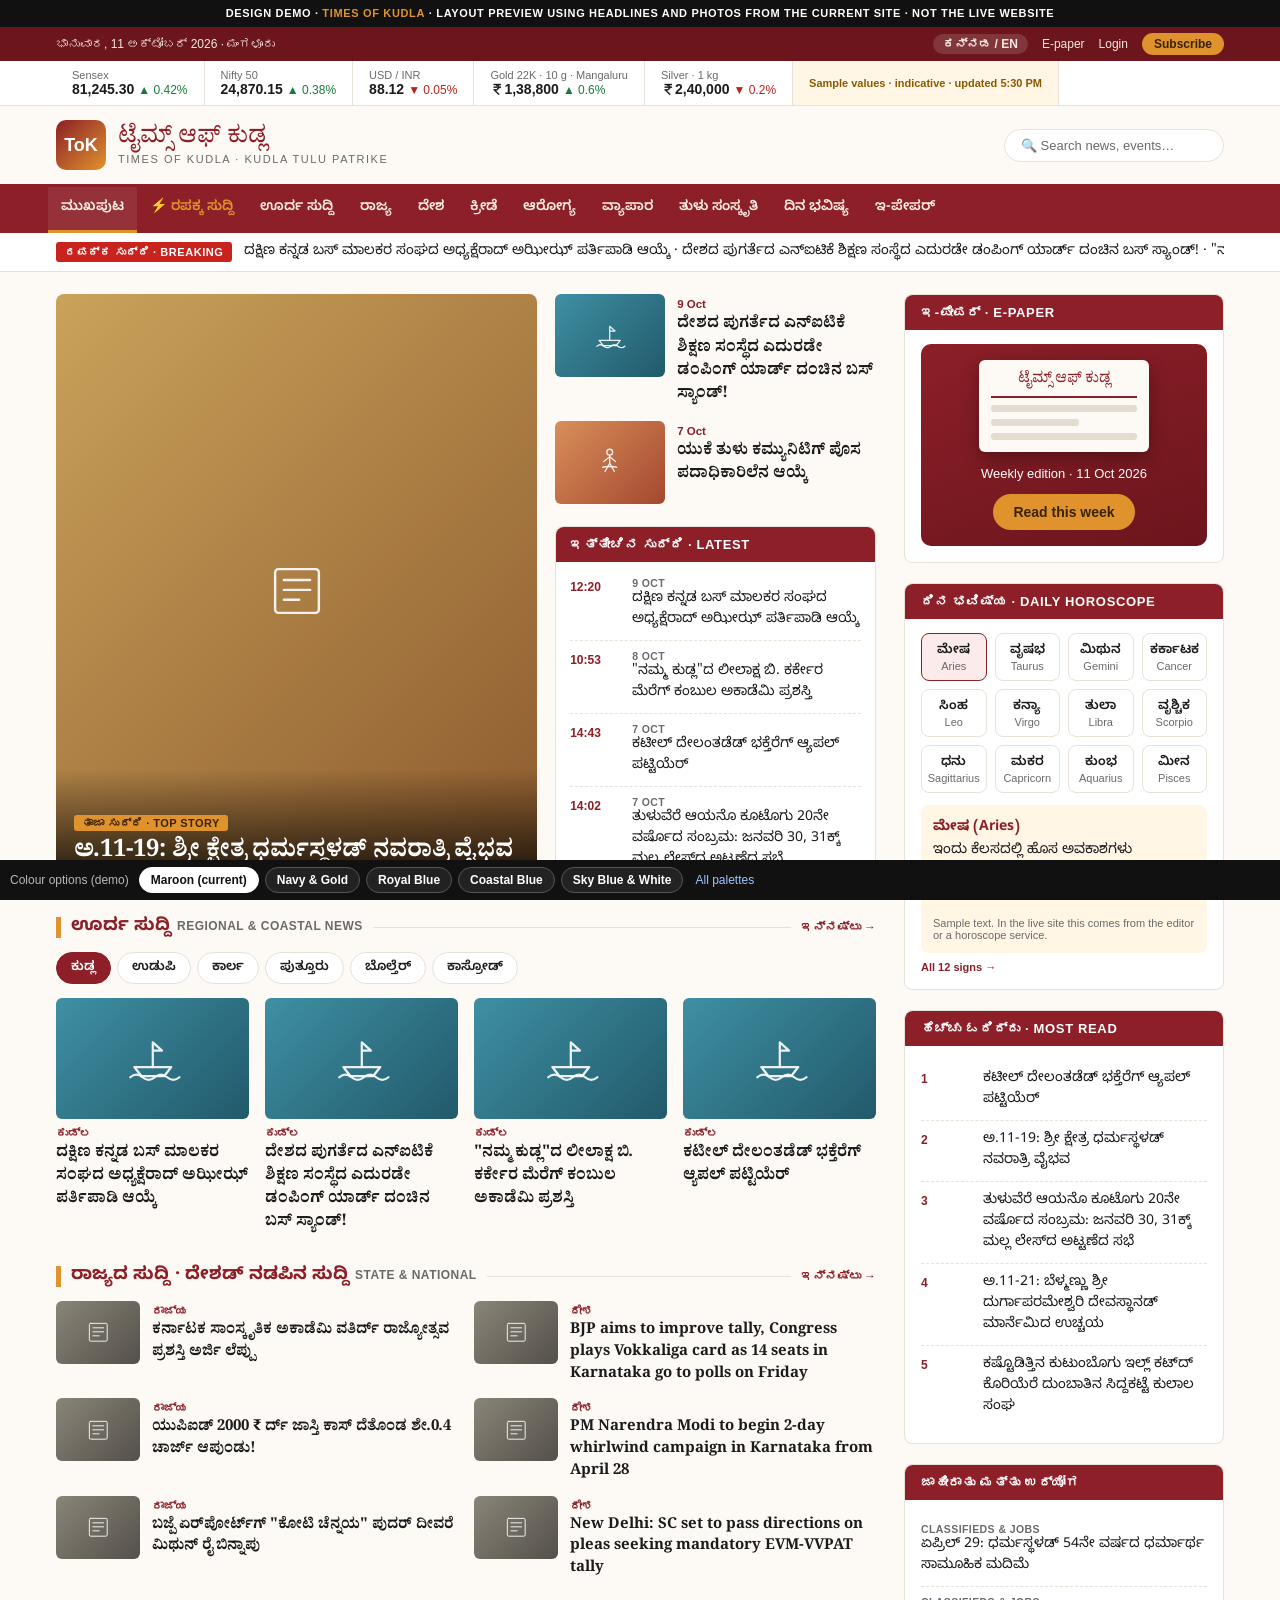
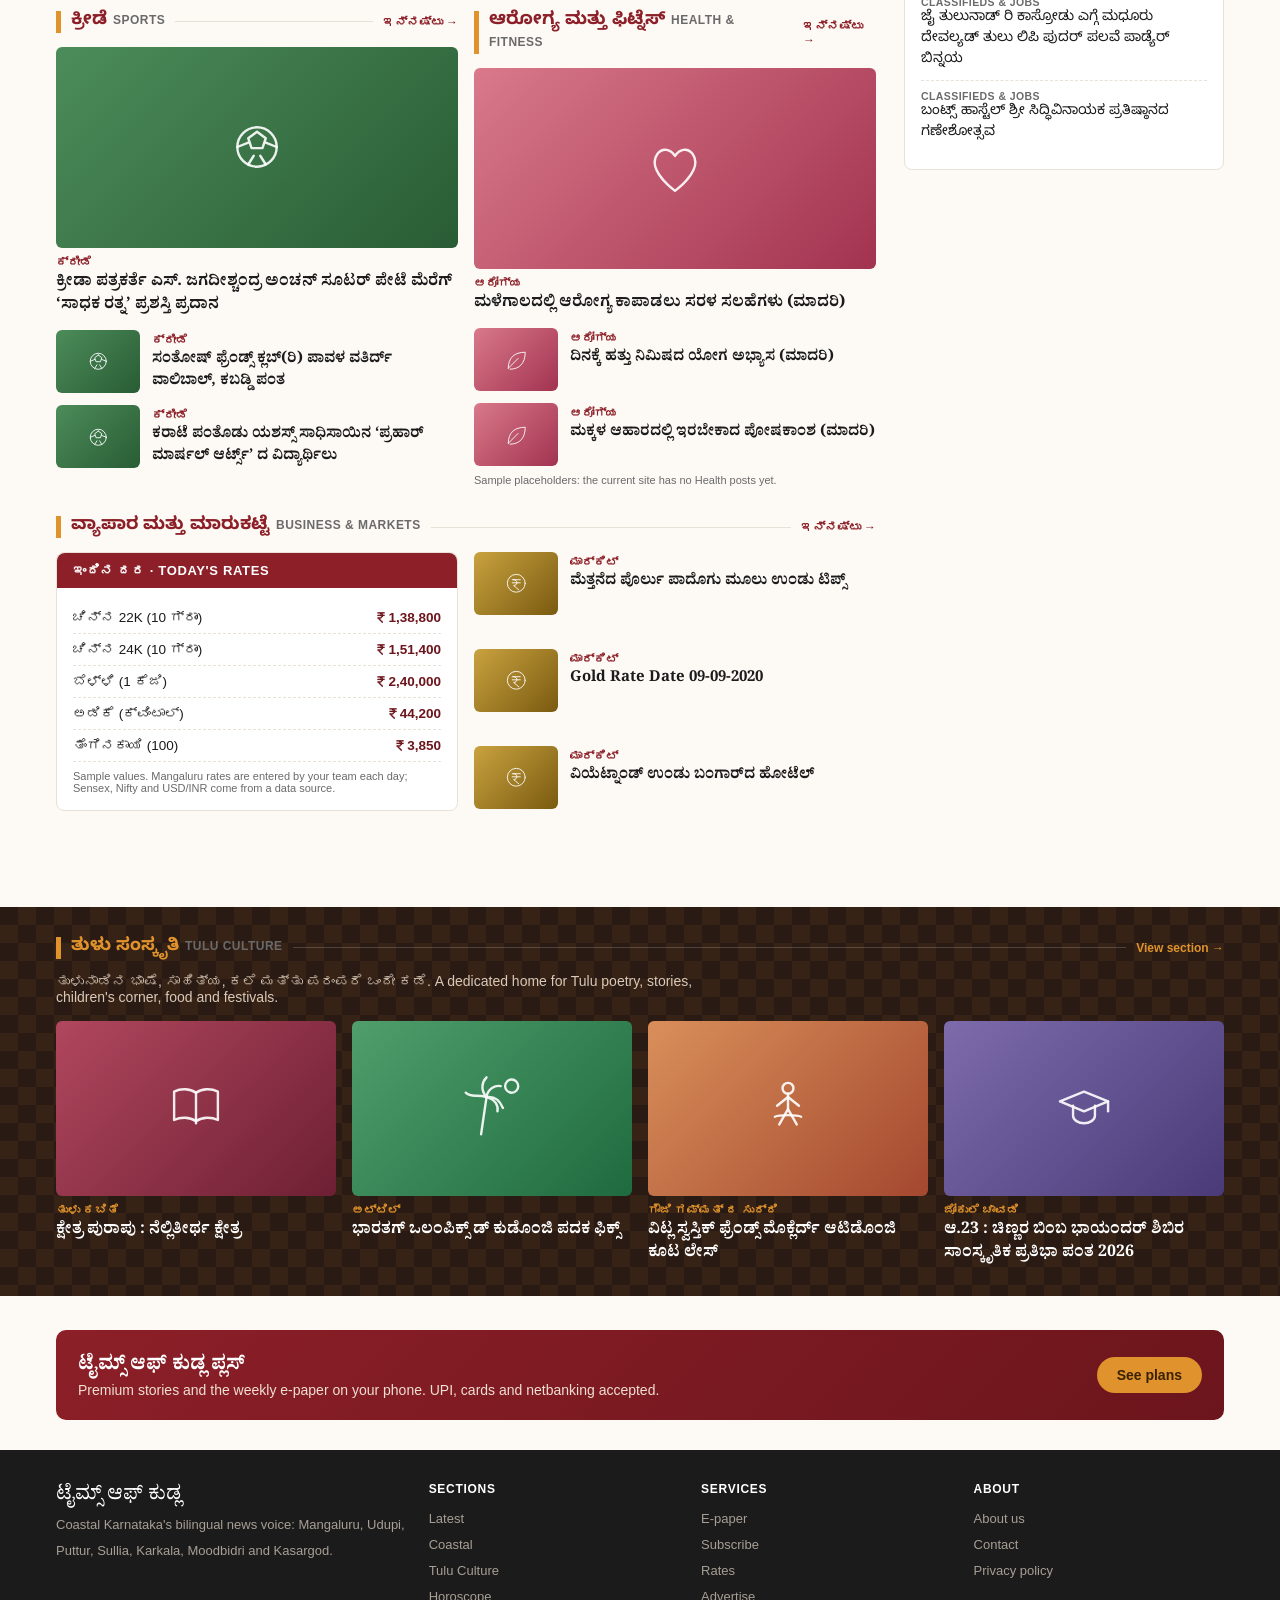
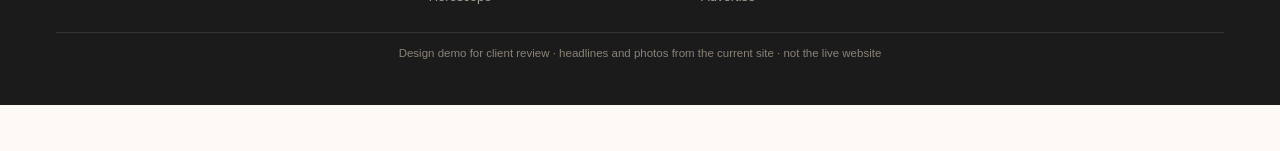
==== commit b2759318: "Demo: blue and white colour options with live switcher and palettes page Co-Authored-By: Claude Sonn" ====
--- a/index.html
+++ b/index.html
@@ -3,6 +3,7 @@
 <meta name="robots" content="noindex,nofollow">
 <link rel="preconnect" href="https://fonts.googleapis.com"><link rel="preconnect" href="https://fonts.gstatic.com" crossorigin>
 <link href="https://fonts.googleapis.com/css2?family=Noto+Sans+Kannada:wght@400;600;700;800&family=Noto+Serif+Kannada:wght@400;700&display=swap" rel="stylesheet">
+<script>try{var q=new URLSearchParams(location.search).get('theme');if(q){localStorage.setItem('tok-theme',q)}var t=localStorage.getItem('tok-theme');if(t&&t!=='original')document.documentElement.setAttribute('data-theme',t)}catch(e){}</script>
 <link rel="stylesheet" href="style.css"></head><body><svg width="0" height="0" style="position:absolute" aria-hidden="true"><defs>
 <symbol id="i-book" viewBox="0 0 64 64"><path d="M32 18v28"/><path d="M32 18c-6-4-14-4-20-1v26c6-3 14-3 20 1"/><path d="M32 18c6-4 14-4 20-1v26c-6-3-14-3-20 1"/></symbol>
 <symbol id="i-temple" viewBox="0 0 64 64"><path d="M32 8l4 6h-8z"/><rect x="26" y="14" width="12" height="5"/><path d="M22 19l10-5 10 5"/><rect x="20" y="19" width="24" height="7"/><path d="M15 26l17-7 17 7"/><rect x="13" y="26" width="38" height="9"/><rect x="17" y="35" width="30" height="15"/></symbol>
@@ -78,4 +79,5 @@
 <div><h5>SERVICES</h5><a href="epaper.html">E-paper</a><a href="subscribe.html">Subscribe</a><a href="index.html#business">Rates</a><a href="#">Advertise</a></div>
 <div><h5>ABOUT</h5><a href="#">About us</a><a href="#">Contact</a><a href="#">Privacy policy</a></div>
 <div class="bot">Design demo for client review · headlines and photos from the current site · not the live website</div></div></footer>
-<script src="shared.js"></script></body></html>+<div class="themebar"><span>Colour options (demo)</span>
+<button type="button" data-t="original">Maroon (current)</button><button type="button" data-t="navy">Navy &amp; Gold</button><button type="button" data-t="royal">Royal Blue</button><button type="button" data-t="coastal">Coastal Blue</button><button type="button" data-t="sky">Sky Blue &amp; White</button><a href="palettes.html">All palettes</a></div><script src="shared.js"></script></body></html>
--- a/style.css
+++ b/style.css
@@ -1,5 +1,16 @@
 
-:root{--maroon:#8c1f28;--maroon-d:#6c151c;--saffron:#e0932c;--ink:#1b1b1b;--grey:#6a6a6a;--line:#e7e1d8;--paper:#fdfaf5;--card:#fff;--teal:#1f4f4a;--dark:#2a1a14;}
+:root{--maroon:#8c1f28;--maroon-d:#6c151c;--saffron:#e0932c;--ink:#1b1b1b;--grey:#6a6a6a;--line:#e7e1d8;--paper:#fdfaf5;--card:#fff;--teal:#1f4f4a;--dark:#2a1a14;--tint:#fff6e6;--tintink:#8a5a00;--tint2:#fbeceb;--pat:rgba(224,147,44,.07);--onacc:#3a2100;}
+[data-theme=navy]{--maroon:#14396f;--maroon-d:#0c2347;--saffron:#e3b23c;--dark:#0e2140;--tint:#fff7e0;--tintink:#7a5a00;--tint2:#e8eefa;--pat:rgba(227,178,60,.08);--paper:#f6f8fc;--line:#dde4ee;--onacc:#2d2100}
+[data-theme=royal]{--maroon:#1f5fd1;--maroon-d:#143f94;--saffron:#f59e0b;--dark:#0f2a5c;--tint:#fff4de;--tintink:#8a5000;--tint2:#e7f0ff;--pat:rgba(245,158,11,.08);--paper:#f5f8ff;--line:#dbe4f3;--onacc:#2f1b00}
+[data-theme=coastal]{--maroon:#0b5f86;--maroon-d:#07405c;--saffron:#f2b84b;--dark:#0a2f3f;--tint:#fff6e3;--tintink:#7a5600;--tint2:#e3f2f8;--pat:rgba(242,184,75,.09);--paper:#f4f9fb;--line:#d8e6ec;--onacc:#2d2100}
+[data-theme=sky]{--maroon:#1c6fd1;--maroon-d:#0f4c97;--saffron:#2ab3e6;--dark:#12315c;--tint:#e8f4fd;--tintink:#0f4c97;--tint2:#eaf3ff;--pat:rgba(42,179,230,.10);--paper:#ffffff;--line:#e1e9f4;--onacc:#06243f}
+[data-theme=sky] .util{background:#eef5ff;color:#12315c}
+[data-theme=sky] .util .pill{background:#dbe8fb;color:#12315c}
+[data-theme=sky] .mast{background:#fff;border-bottom:1px solid var(--line)}
+[data-theme=sky] nav.cats{background:#fff;border-bottom:3px solid var(--maroon)}
+[data-theme=sky] nav.cats a{color:var(--maroon-d)}
+[data-theme=sky] nav.cats a.on,[data-theme=sky] nav.cats a:hover{background:#eaf3ff;border-bottom-color:var(--maroon)}
+[data-theme=sky] nav.cats a.flash{color:#d6282f}
 *{box-sizing:border-box;margin:0;padding:0}
 html{-webkit-text-size-adjust:100%}
 body{font-family:'Noto Sans Kannada','Segoe UI',Arial,sans-serif;background:var(--paper);color:var(--ink);line-height:1.5}
@@ -14,7 +25,7 @@
 .util .r{display:flex;gap:14px;align-items:center;white-space:nowrap}
 .util .date{overflow:hidden;text-overflow:ellipsis;white-space:nowrap}
 .pill{background:rgba(255,255,255,.14);border-radius:20px;padding:3px 10px;font-weight:600}
-.cta{background:var(--saffron);color:#3a2100;border-radius:20px;padding:4px 12px;font-weight:700}
+.cta{background:var(--saffron);color:var(--onacc);border-radius:20px;padding:4px 12px;font-weight:700}
 .markets{background:#fff;border-bottom:1px solid var(--line);font:13px 'Segoe UI',Arial,sans-serif}
 .markets .wrap{display:flex;gap:0;overflow-x:auto;align-items:stretch;scrollbar-width:none}
 .markets .wrap::-webkit-scrollbar{display:none}
@@ -22,7 +33,7 @@
 .mk small{display:block;color:var(--grey);font-size:11px}
 .mk b{font-size:14px}
 .up{color:#1a7a3c;font-size:12px;margin-left:4px}.dn{color:#b3261e;font-size:12px;margin-left:4px}
-.mk.tag{background:#fff6e6;color:#8a5a00;font-size:11px;display:flex;align-items:center;font-weight:600}
+.mk.tag{background:var(--tint);color:var(--tintink);font-size:11px;display:flex;align-items:center;font-weight:600}
 .mast{background:var(--paper);border-bottom:3px solid var(--maroon)}
 .mast .wrap{display:flex;align-items:center;justify-content:space-between;gap:16px;padding:14px 16px}
 .brand{display:flex;gap:12px;align-items:center}
@@ -55,12 +66,13 @@
 .ph{position:relative;aspect-ratio:16/10;border-radius:6px;display:flex;align-items:center;justify-content:center;overflow:hidden;background:linear-gradient(135deg,#d9c9a8,#b98a5a)}
 .ph .ic{width:34%;max-width:70px;stroke:rgba(255,255,255,.9);fill:none;stroke-width:2.2;stroke-linecap:round;stroke-linejoin:round}
 .ph img{position:absolute;inset:0;width:100%;height:100%;object-fit:cover}
+.lead{display:flex;flex-direction:column}.lead .ph{flex:1;aspect-ratio:auto;min-height:280px}
 .ph.c-culture{background:linear-gradient(135deg,#caa25a,#8c5a2e)}.ph.c-coast{background:linear-gradient(135deg,#3f8fa3,#215a6b)}
 .ph.c-state{background:linear-gradient(135deg,#8a8578,#54504a)}.ph.c-sports{background:linear-gradient(135deg,#4c8c5a,#295c34)}
 .ph.c-health{background:linear-gradient(135deg,#d9798a,#a23350)}.ph.c-biz{background:linear-gradient(135deg,#c9a23f,#7a5a10)}
 .ph.c-event{background:linear-gradient(135deg,#d98f5a,#a4482f)}.ph.c-edu{background:linear-gradient(135deg,#7d6bab,#4a3b78)}
 .ph.c-tulu{background:linear-gradient(135deg,#b0475e,#6e1f33)}.ph.c-palm{background:linear-gradient(135deg,#4f9e6b,#1f6b40)}
-.tagk{display:inline-block;background:var(--saffron);color:#3a2100;font:700 11px 'Segoe UI',Arial;padding:2px 8px;border-radius:3px;letter-spacing:.04em;text-transform:uppercase}
+.tagk{display:inline-block;background:var(--saffron);color:var(--onacc);font:700 11px 'Segoe UI',Arial;padding:2px 8px;border-radius:3px;letter-spacing:.04em;text-transform:uppercase}
 .meta{font:11.5px 'Segoe UI',Arial;color:var(--grey);margin:4px 0}
 .meta b{color:var(--maroon)}
 h3.t{font-family:'Noto Serif Kannada',serif;font-size:16px;line-height:1.45;font-weight:700}
@@ -95,7 +107,7 @@
 .rate{display:flex;justify-content:space-between;padding:8px 0;border-bottom:1px dashed var(--line);font:13.5px 'Segoe UI',Arial}
 .rate:last-child{border:none}.rate b{color:var(--maroon-d)}
 .note{font:11px 'Segoe UI',Arial;color:var(--grey);margin-top:8px}
-.tulu{background:var(--dark);color:#f6ebde;padding:30px 0;margin:10px 0 34px;background-image:linear-gradient(45deg,rgba(224,147,44,.07) 25%,transparent 25%,transparent 75%,rgba(224,147,44,.07) 75%),linear-gradient(45deg,rgba(224,147,44,.07) 25%,transparent 25%,transparent 75%,rgba(224,147,44,.07) 75%);background-size:36px 36px;background-position:0 0,18px 18px}
+.tulu{background:var(--dark);color:#f6ebde;padding:30px 0;margin:10px 0 34px;background-image:linear-gradient(45deg,var(--pat) 25%,transparent 25%,transparent 75%,var(--pat) 75%),linear-gradient(45deg,var(--pat) 25%,transparent 25%,transparent 75%,var(--pat) 75%);background-size:36px 36px;background-position:0 0,18px 18px}
 .tulu .sh h2{color:var(--saffron);border-color:var(--saffron)}
 .tulu .sh .rule{background:rgba(255,255,255,.18)}
 .tulu .sh a.more{color:var(--saffron)}
@@ -105,15 +117,15 @@
 .signs{display:grid;grid-template-columns:repeat(4,1fr);gap:8px}
 .sign{border:1px solid var(--line);border-radius:8px;background:#fff;padding:8px 4px;text-align:center;cursor:pointer;font:600 13px 'Noto Sans Kannada',Arial;color:var(--ink)}
 .sign span{display:block;font:11px 'Segoe UI',Arial;color:var(--grey)}
-.sign.on{border-color:var(--maroon);background:#fbeceb}
-.reading{margin-top:12px;font-size:14px;line-height:1.65;background:#fff6e6;border-radius:8px;padding:12px}
+.sign.on{border-color:var(--maroon);background:var(--tint2)}
+.reading{margin-top:12px;font-size:14px;line-height:1.65;background:var(--tint);border-radius:8px;padding:12px}
 .reading b{color:var(--maroon)}
 .epcard{background:linear-gradient(160deg,var(--maroon),var(--maroon-d));color:#fff;border-radius:10px;padding:16px;text-align:center}
 .cover{background:#fdfaf5;color:var(--ink);border-radius:6px;padding:12px;margin:0 auto 12px;max-width:170px;box-shadow:0 6px 18px rgba(0,0,0,.3)}
 .cover .m{font-family:'Noto Serif Kannada',serif;color:var(--maroon);font-size:15px;line-height:1.2;border-bottom:2px solid var(--maroon);padding-bottom:6px}
 .cover .l{height:7px;background:#e4dccf;border-radius:3px;margin-top:7px}
 .cover .l.s{width:60%}
-.btn{display:inline-block;background:var(--saffron);color:#3a2100;border:0;border-radius:24px;padding:10px 20px;font:700 14px 'Segoe UI',Arial;cursor:pointer}
+.btn{display:inline-block;background:var(--saffron);color:var(--onacc);border:0;border-radius:24px;padding:10px 20px;font:700 14px 'Segoe UI',Arial;cursor:pointer}
 .btn.ghost{background:#fff;border:1px solid var(--maroon);color:var(--maroon)}
 .btn.dis{opacity:.5;cursor:not-allowed}
 .band{background:linear-gradient(135deg,var(--maroon),var(--maroon-d));color:#fff;border-radius:10px;padding:22px;display:grid;gap:12px;align-items:center;margin-bottom:30px}
@@ -154,6 +166,24 @@
 .story p{font-family:'Noto Serif Kannada',serif;font-size:calc(16px*var(--z,1));line-height:1.9;color:#2b2b2b}
 .story .full{display:none;margin-top:8px}.story.open .full{display:block}
 .story button{margin-top:8px;border:0;background:none;color:var(--maroon);font:700 13px 'Segoe UI',Arial;cursor:pointer;padding:0}
+.themebar{position:fixed;left:0;right:0;bottom:0;z-index:50;background:#111;color:#fff;font:12px 'Segoe UI',Arial;display:flex;gap:6px;align-items:center;padding:7px 10px;overflow-x:auto;white-space:nowrap}
+.themebar span{opacity:.7;margin-right:4px}
+.themebar button{border:1px solid #555;background:#222;color:#fff;border-radius:16px;padding:5px 11px;font:600 12px 'Segoe UI',Arial;cursor:pointer}
+.themebar button.on{background:#fff;color:#111;border-color:#fff}
+.themebar a{color:#9ec5ff;margin-left:6px}
+body{padding-bottom:46px}
+.pal{background:var(--paper);border:1px solid var(--line);border-radius:10px;overflow:hidden;margin-bottom:22px}
+.pal .ph0{background:var(--maroon);color:#fff;padding:10px 14px;font:700 14px 'Segoe UI',Arial;display:flex;justify-content:space-between;align-items:center}
+.pal .ph0 b{background:var(--saffron);color:var(--onacc);border-radius:12px;padding:2px 10px;font-size:11px}
+.pal .body{padding:14px;display:grid;gap:12px}
+@media (min-width:760px){.pal .body{grid-template-columns:1fr 1fr}}
+.sw{display:flex;gap:8px;flex-wrap:wrap}
+.sw i{display:block;width:62px;height:42px;border-radius:6px;border:1px solid rgba(0,0,0,.08);font:600 10px/42px 'Segoe UI',Arial;color:#fff;text-align:center;font-style:normal}
+.pal .mini{background:#fff;border:1px solid var(--line);border-radius:8px;padding:10px}
+.pal .mini .n{background:var(--maroon-d);height:8px;border-radius:4px;margin-bottom:8px}
+.pal .mini .t{font:700 13px 'Segoe UI',Arial;color:var(--maroon);border-left:4px solid var(--saffron);padding-left:8px;margin-bottom:6px}
+.pal .mini .l{height:7px;background:var(--line);border-radius:3px;margin-top:6px}
+.pal .mini .b{display:inline-block;margin-top:8px;background:var(--saffron);color:var(--onacc);border-radius:14px;padding:4px 12px;font:700 11px 'Segoe UI',Arial}
 footer{background:var(--ink);color:#cfc9c0;margin-top:20px}
 footer .wrap{padding:32px 16px;display:grid;gap:22px}
 @media (min-width:760px){footer .wrap{grid-template-columns:1.4fr 1fr 1fr 1fr}}
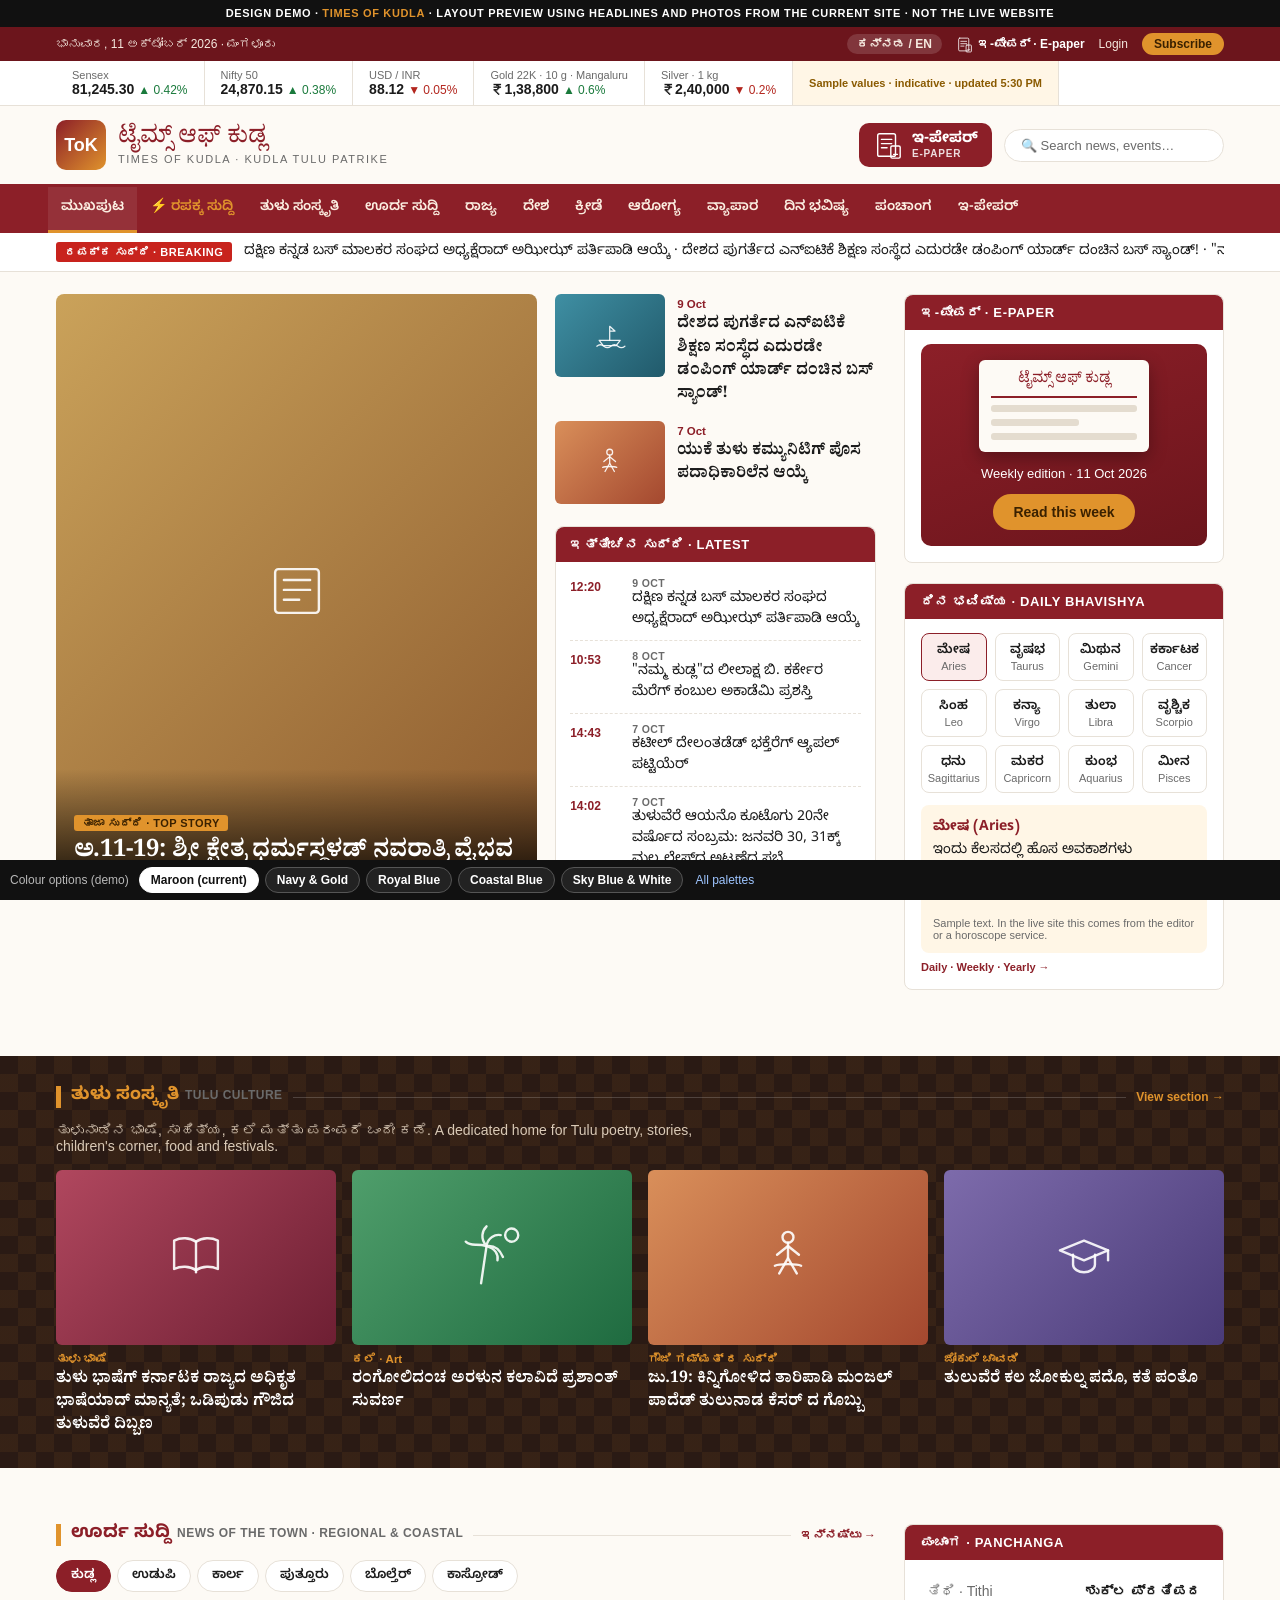
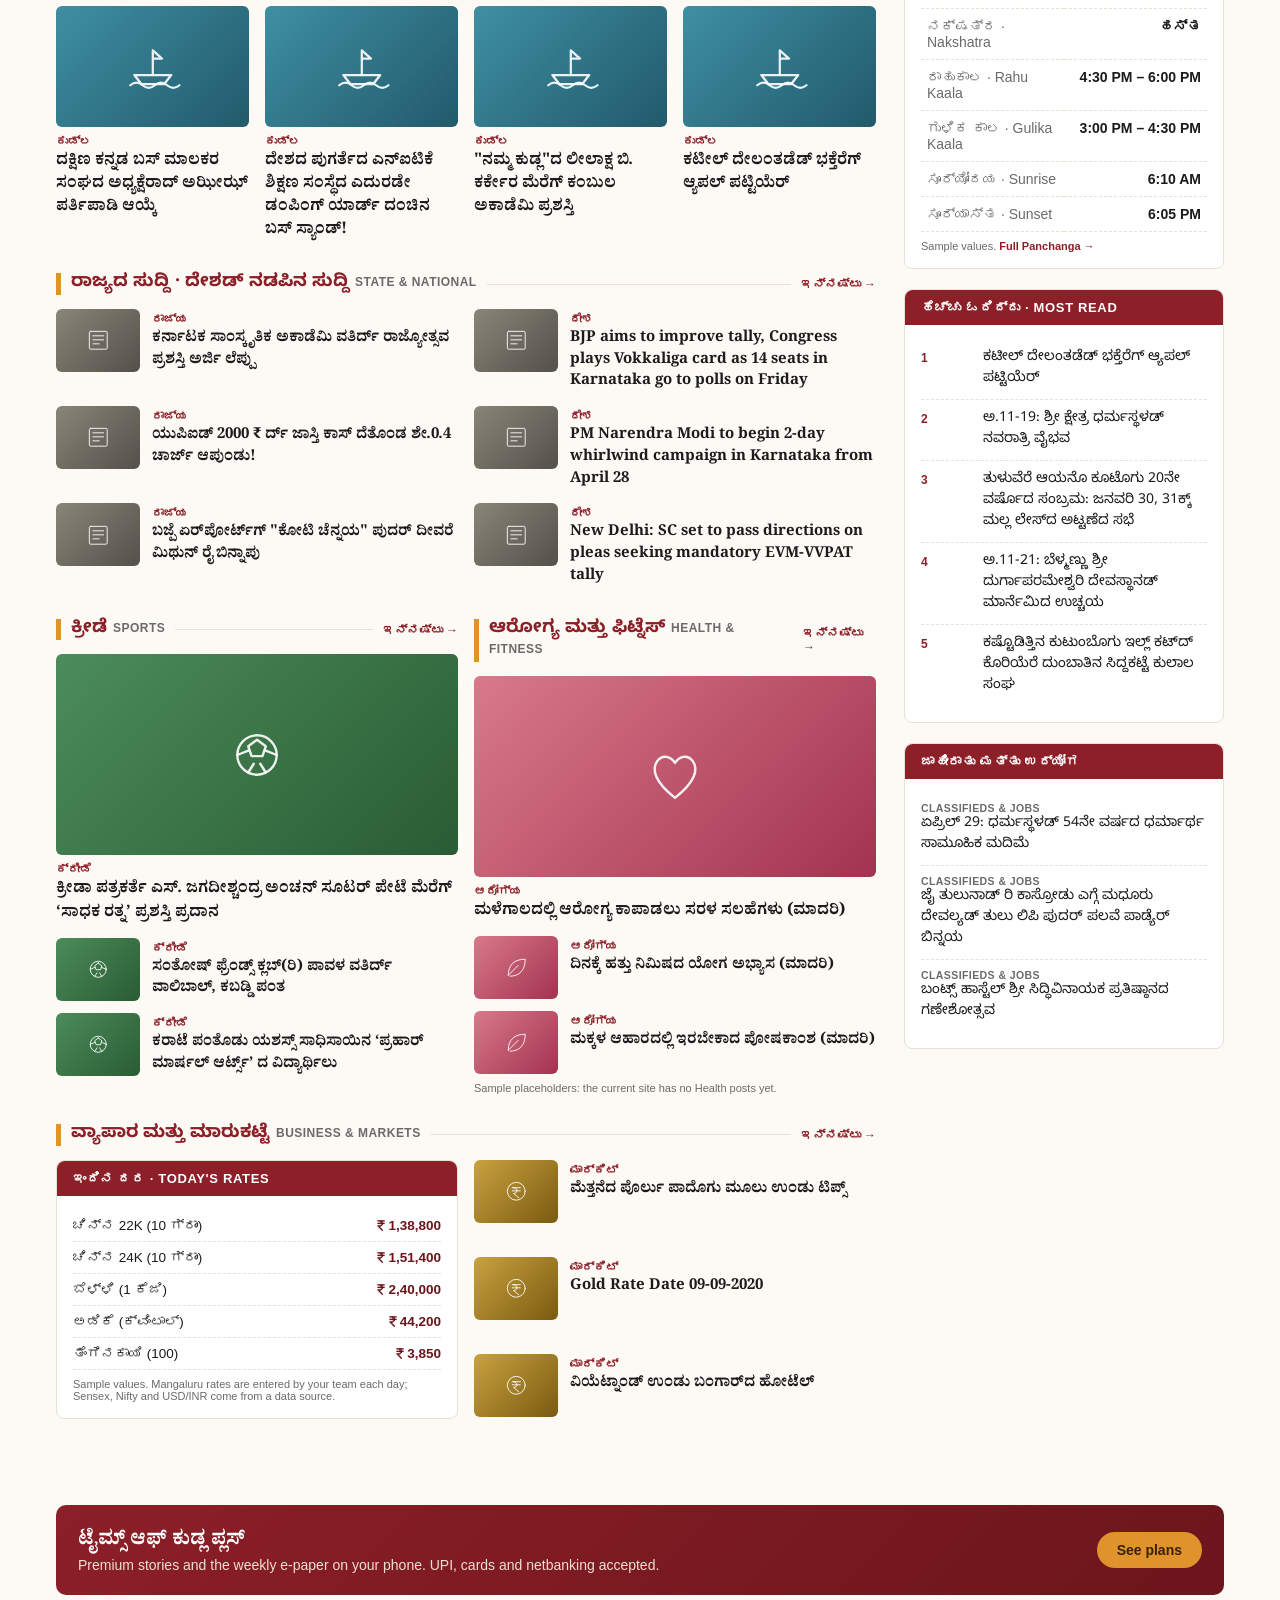
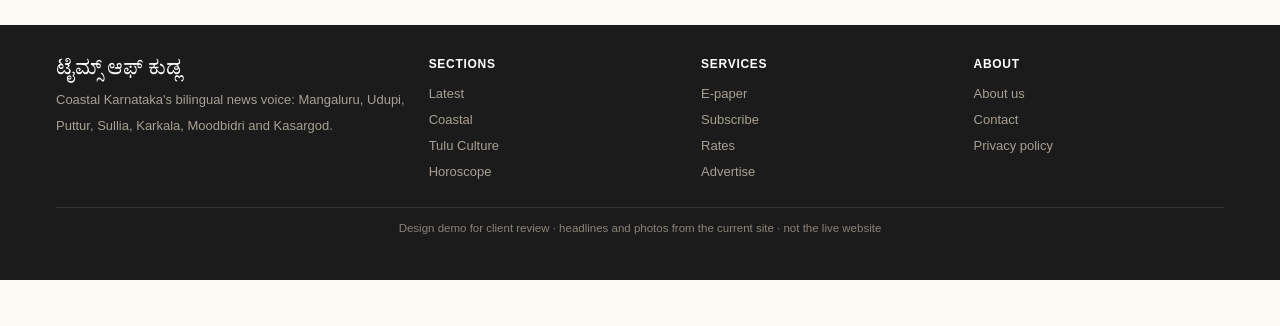
==== commit b2e3aefc: "Demo v3: e-paper symbol, Tulu culture first, Daily/Weekly/Yearly Bhavishya, Panchanga Co-Authored-By" ====
--- a/index.html
+++ b/index.html
@@ -19,10 +19,11 @@
 <symbol id="i-flag" viewBox="0 0 64 64"><path d="M8 18q24-8 48 0"/><path d="M16 19l5 10 5-10M30 18l5 10 5-10M44 19l4 9"/></symbol>
 <symbol id="i-cam" viewBox="0 0 64 64"><rect x="10" y="20" width="44" height="30" rx="4"/><circle cx="32" cy="35" r="9"/><path d="M24 20l3-6h10l3 6"/></symbol>
 <symbol id="i-leaf" viewBox="0 0 64 64"><path d="M14 50C14 26 28 14 52 14c0 24-12 38-34 38"/><path d="M14 50L36 28"/></symbol>
+<symbol id="i-epaper" viewBox="0 0 64 64"><rect x="10" y="8" width="38" height="48" rx="4"/><path d="M18 20h22M18 29h22M18 38h12"/><rect x="38" y="34" width="20" height="26" rx="3"/><path d="M44 52h8"/></symbol>
 </defs></svg>
 <div class="ribbon">Design demo · <b>Times of Kudla</b> · layout preview using headlines and photos from the current site · not the live website</div>
 <div class="util"><div class="wrap"><span class="date">ಭಾನುವಾರ, 11 ಅಕ್ಟೋಬರ್ 2026 · ಮಂಗಳೂರು</span>
-<div class="r"><span class="pill">ಕನ್ನಡ / EN</span><a href="epaper.html">E-paper</a><a href="login.html">Login</a><a class="cta" href="subscribe.html">Subscribe</a></div></div></div>
+<div class="r"><span class="pill">ಕನ್ನಡ / EN</span><a class="eplink" href="epaper.html"><svg class="ic2" viewBox="0 0 64 64"><use href="#i-epaper"/></svg>ಇ-ಪೇಪರ್ · E-paper</a><a href="login.html">Login</a><a class="cta" href="subscribe.html">Subscribe</a></div></div></div>
 <div class="markets"><div class="wrap">
 <div class="mk"><small>Sensex</small><b>81,245.30</b><span class="up">▲ 0.42%</span></div>
 <div class="mk"><small>Nifty 50</small><b>24,870.15</b><span class="up">▲ 0.38%</span></div>
@@ -31,15 +32,26 @@
 <div class="mk"><small>Silver · 1 kg</small><b>₹2,40,000</b><span class="dn">▼ 0.2%</span></div>
 <div class="mk tag">Sample values · indicative · updated 5:30 PM</div></div></div>
 <header class="mast"><div class="wrap"><a class="brand" href="index.html"><div class="mark">ToK</div><div><div class="kn">ಟೈಮ್ಸ್ ಆಫ್ ಕುಡ್ಲ</div><div class="en">Times of Kudla · Kudla Tulu Patrike</div></div></a>
-<div class="search">🔍 Search news, events…</div></div></header>
-<nav class="cats"><div class="wrap"><a href="index.html" title="Home" class=" on">ಮುಖಪುಟ</a><a href="index.html#breaking" title="Breaking" class="flash ">⚡ ರಪಕ್ಕ ಸುದ್ದಿ</a><a href="index.html#coastal" title="Regional" class=" ">ಊರ್ದ ಸುದ್ದಿ</a><a href="index.html#state" title="State" class=" ">ರಾಜ್ಯ</a><a href="index.html#state" title="National" class=" ">ದೇಶ</a><a href="index.html#sports" title="Sports" class=" ">ಕ್ರೀಡೆ</a><a href="index.html#health" title="Health" class=" ">ಆರೋಗ್ಯ</a><a href="index.html#business" title="Business" class=" ">ವ್ಯಾಪಾರ</a><a href="tulu.html" title="Tulu Culture" class=" ">ತುಳು ಸಂಸ್ಕೃತಿ</a><a href="horoscope.html" title="Horoscope" class=" ">ದಿನ ಭವಿಷ್ಯ</a><a href="epaper.html" title="E-paper" class=" ">ಇ-ಪೇಪರ್</a></div></nav>
+<div class="hdr-r"><a class="epbtn" href="epaper.html"><svg viewBox="0 0 64 64"><use href="#i-epaper"/></svg><span>ಇ-ಪೇಪರ್<small>E-paper</small></span></a><div class="search">🔍 Search news, events…</div></div></div></header>
+<nav class="cats"><div class="wrap"><a href="index.html" title="Home" class=" on">ಮುಖಪುಟ</a><a href="index.html#breaking" title="Breaking" class="flash ">⚡ ರಪಕ್ಕ ಸುದ್ದಿ</a><a href="tulu.html" title="Tulu Culture" class=" ">ತುಳು ಸಂಸ್ಕೃತಿ</a><a href="index.html#coastal" title="News of the Town" class=" ">ಊರ್ದ ಸುದ್ದಿ</a><a href="index.html#state" title="State" class=" ">ರಾಜ್ಯ</a><a href="index.html#state" title="National" class=" ">ದೇಶ</a><a href="index.html#sports" title="Sports" class=" ">ಕ್ರೀಡೆ</a><a href="index.html#health" title="Health" class=" ">ಆರೋಗ್ಯ</a><a href="index.html#business" title="Business" class=" ">ವ್ಯಾಪಾರ</a><a href="horoscope.html" title="Daily Bhavishya" class=" ">ದಿನ ಭವಿಷ್ಯ</a><a href="panchang.html" title="Panchanga" class=" ">ಪಂಚಾಂಗ</a><a href="epaper.html" title="E-paper" class=" ">ಇ-ಪೇಪರ್</a></div></nav>
 <div class="ticker" id="breaking"><div class="wrap"><span class="lbl">ರಪಕ್ಕ ಸುದ್ದಿ · BREAKING</span><div class="run"><span>ದಕ್ಷಿಣ ಕನ್ನಡ ಬಸ್ ಮಾಲಕರ ಸಂಘದ ಅಧ್ಯಕ್ಷೆರಾದ್ ಅಝೀಝ್ ಪರ್ತಿಪಾಡಿ ಆಯ್ಕೆ · ದೇಶದ ಪುಗರ್ತೆದ ಎನ್ಐಟಿಕೆ ಶಿಕ್ಷಣ ಸಂಸ್ಥೆದ ಎದುರಡೇ ಡಂಪಿಂಗ್ ಯಾರ್ಡ್ ದಂಚಿನ ಬಸ್ ಸ್ಯಾಂಡ್! · &quot;ನಮ್ಮ ಕುಡ್ಲ&quot;ದ ಲೀಲಾಕ್ಷ ಬಿ. ಕರ್ಕೇರ ಮೆರೆಗ್ ಕಂಬುಲ ಅಕಾಡೆಮಿ ಪ್ರಶಸ್ತಿ · ಕಷ್ಟೊಡಿತ್ತಿನ ಕುಟುಂಬೊಗು ಇಲ್ಲ್ ಕಟ್‌ದ್ ಕೊರಿಯೆರೆ ದುಂಬಾತಿನ ಸಿದ್ದಕಟ್ಟೆ ಕುಲಾಲ ಸಂಘ · ದಕ್ಷಿಣ ಕನ್ನಡ ಬಸ್ ಮಾಲಕರ ಸಂಘದ ಅಧ್ಯಕ್ಷೆರಾದ್ ಅಝೀಝ್ ಪರ್ತಿಪಾಡಿ ಆಯ್ಕೆ · ದೇಶದ ಪುಗರ್ತೆದ ಎನ್ಐಟಿಕೆ ಶಿಕ್ಷಣ ಸಂಸ್ಥೆದ ಎದುರಡೇ ಡಂಪಿಂಗ್ ಯಾರ್ಡ್ ದಂಚಿನ ಬಸ್ ಸ್ಯಾಂಡ್! · &quot;ನಮ್ಮ ಕುಡ್ಲ&quot;ದ ಲೀಲಾಕ್ಷ ಬಿ. ಕರ್ಕೇರ ಮೆರೆಗ್ ಕಂಬುಲ ಅಕಾಡೆಮಿ ಪ್ರಶಸ್ತಿ · ಕಷ್ಟೊಡಿತ್ತಿನ ಕುಟುಂಬೊಗು ಇಲ್ಲ್ ಕಟ್‌ದ್ ಕೊರಿಯೆರೆ ದುಂಬಾತಿನ ಸಿದ್ದಕಟ್ಟೆ ಕುಲಾಲ ಸಂಘ · </span></div></div></div>
 <main class="wrap"><div class="layout"><div>
 <section class="hero"><div class="lead"><div class="ph c-culture"><svg class="ic" viewBox="0 0 64 64"><use href="#i-news"/></svg><img src="https://www.timesofkudla.com/wp-content/uploads/2026/10/Dasara-1-768x502.jpeg" alt="" loading="lazy" referrerpolicy="no-referrer" onerror="this.remove()"></div><div class="ov"><span class="tagk">ತಾಜಾ ಸುದ್ದಿ · Top story</span><h1>ಅ.11-19: ಶ್ರೀ ಕ್ಷೇತ್ರ ಧರ್ಮಸ್ಥಳಡ್ ನವರಾತ್ರಿ ವೈಭವ</h1></div></div>
 <div class="side"><div class="card"><div class="ph c-coast"><svg class="ic" viewBox="0 0 64 64"><use href="#i-boat"/></svg><img src="https://www.timesofkudla.com/wp-content/uploads/2026/10/NITK-2-1-169x300.jpeg" alt="" loading="lazy" referrerpolicy="no-referrer" onerror="this.remove()"></div><div><div class="meta"><b>9 Oct</b></div><h3 class="t">ದೇಶದ ಪುಗರ್ತೆದ ಎನ್ಐಟಿಕೆ ಶಿಕ್ಷಣ ಸಂಸ್ಥೆದ ಎದುರಡೇ ಡಂಪಿಂಗ್ ಯಾರ್ಡ್ ದಂಚಿನ ಬಸ್ ಸ್ಯಾಂಡ್!</h3></div></div><div class="card"><div class="ph c-event"><svg class="ic" viewBox="0 0 64 64"><use href="#i-dance"/></svg><img src="https://www.timesofkudla.com/wp-content/uploads/2026/10/Uk-1-200x300.jpeg" alt="" loading="lazy" referrerpolicy="no-referrer" onerror="this.remove()"></div><div><div class="meta"><b>7 Oct</b></div><h3 class="t">ಯುಕೆ ತುಳು ಕಮ್ಯುನಿಟಿಗ್ ಪೊಸ ಪದಾಧಿಕಾರಿಲೆನ ಆಯ್ಕೆ</h3></div></div>
 <div class="latest"><h4>ಇತ್ತೀಚಿನ ಸುದ್ದಿ · Latest</h4><div class="li"><time>12:20</time><div><span class="c">9 Oct</span>ದಕ್ಷಿಣ ಕನ್ನಡ ಬಸ್ ಮಾಲಕರ ಸಂಘದ ಅಧ್ಯಕ್ಷೆರಾದ್ ಅಝೀಝ್ ಪರ್ತಿಪಾಡಿ ಆಯ್ಕೆ</div></div><div class="li"><time>10:53</time><div><span class="c">8 Oct</span>&quot;ನಮ್ಮ ಕುಡ್ಲ&quot;ದ ಲೀಲಾಕ್ಷ ಬಿ. ಕರ್ಕೇರ ಮೆರೆಗ್ ಕಂಬುಲ ಅಕಾಡೆಮಿ ಪ್ರಶಸ್ತಿ</div></div><div class="li"><time>14:43</time><div><span class="c">7 Oct</span>ಕಟೀಲ್ ದೇಲಂತಡೆಡ್ ಭಕ್ತೆರೆಗ್ ಆ್ಯಪಲ್ ಪಟ್ಟಿಯೆರ್</div></div><div class="li"><time>14:02</time><div><span class="c">7 Oct</span>ತುಳುವೆರೆ ಆಯನೊ ಕೂಟೊಗು 20ನೇ ವರ್ಷೊದ ಸಂಬ್ರಮ: ಜನವರಿ 30, 31ಕ್ಕ್ ಮಲ್ಲ ಲೇಸ್‌ದ ಅಟ್ಟಣೆದ ಸಭೆ</div></div></div></div></section>
+</div>
+<aside>
+<div class="box"><h4 class="w">ಇ-ಪೇಪರ್ · E-paper</h4><div class="epcard"><div class="cover"><div class="m">ಟೈಮ್ಸ್ ಆಫ್ ಕುಡ್ಲ</div><div class="l"></div><div class="l s"></div><div class="l"></div></div>
+<div class="sans" style="font-size:13px;margin-bottom:10px">Weekly edition · 11 Oct 2026</div><a class="btn" href="epaper.html">Read this week</a></div></div>
+<div class="box" data-horo="daily"><h4 class="w">ದಿನ ಭವಿಷ್ಯ · Daily Bhavishya</h4><div class="signs"></div><div class="reading"></div><div class="note"><a href="horoscope.html" style="color:var(--maroon);font-weight:700">Daily · Weekly · Yearly →</a></div></div>
+</aside></div></main>
 
-<section class="sec" id="coastal" data-tabs><div class="sh"><h2>ಊರ್ದ ಸುದ್ದಿ<small>Regional & coastal news</small></h2><div class="rule"></div><a class="more" href="#">ಇನ್ನಷ್ಟು →</a></div>
+<section class="tulu" id="tulu-culture"><div class="wrap"><div class="sh"><h2>ತುಳು ಸಂಸ್ಕೃತಿ<small>Tulu Culture</small></h2><div class="rule"></div><a class="more" href="#">View section →</a></div>
+<p class="intro">ತುಳುನಾಡಿನ ಭಾಷೆ, ಸಾಹಿತ್ಯ, ಕಲೆ ಮತ್ತು ಪರಂಪರೆ ಒಂದೇ ಕಡೆ. A dedicated home for Tulu poetry, stories, children's corner, food and festivals.</p>
+<div class="grid4"><div class="card"><div class="ph c-tulu"><svg class="ic" viewBox="0 0 64 64"><use href="#i-book"/></svg><img src="https://www.timesofkudla.com/wp-content/uploads/2026/10/Tulu-3-300x200.jpg" alt="" loading="lazy" referrerpolicy="no-referrer" onerror="this.remove()"></div><div><div class="meta"><b>ತುಳು ಭಾಷೆ</b></div><h3 class="t">ತುಳು ಭಾಷೆಗ್ ಕರ್ನಾಟಕ ರಾಜ್ಯದ ಅಧಿಕೃತ ಭಾಷೆಯಾದ್ ಮಾನ್ಯತೆ; ಒಡಿಪುಡು ಗೌಜಿದ ತುಳುವೆರೆ ದಿಬ್ಬಣ</h3></div></div><div class="card"><div class="ph c-palm"><svg class="ic" viewBox="0 0 64 64"><use href="#i-palm"/></svg><img src="https://www.timesofkudla.com/wp-content/uploads/2022/01/Screenshot_20220118_153922-300x289.jpg" alt="" loading="lazy" referrerpolicy="no-referrer" onerror="this.remove()"></div><div><div class="meta"><b>ಕಲೆ · Art</b></div><h3 class="t">ರಂಗೋಲಿದಂಚ ಅರಳುನ ಕಲಾವಿದೆ ಪ್ರಶಾಂತ್ ಸುವರ್ಣ</h3></div></div><div class="card"><div class="ph c-event"><svg class="ic" viewBox="0 0 64 64"><use href="#i-dance"/></svg><img src="https://www.timesofkudla.com/wp-content/uploads/2026/07/Taripadi-2-210x300.jpeg" alt="" loading="lazy" referrerpolicy="no-referrer" onerror="this.remove()"></div><div><div class="meta"><b>ಗೌಜಿ ಗಮ್ಮತ್ ದ ಸುದ್ದಿ</b></div><h3 class="t">ಜು.19: ಕಿನ್ನಿಗೋಳಿದ ತಾರಿಪಾಡಿ ಮಂಜಲ್ ಪಾದೆಡ್ ತುಲುನಾಡ ಕೆಸರ್ ದ ಗೊಬ್ಬು</h3></div></div><div class="card"><div class="ph c-edu"><svg class="ic" viewBox="0 0 64 64"><use href="#i-cap"/></svg><img src="https://www.timesofkudla.com/wp-content/uploads/2026/03/Tulu-1-240x300.jpeg" alt="" loading="lazy" referrerpolicy="no-referrer" onerror="this.remove()"></div><div><div class="meta"><b>ಜೋಕುಲೆ ಚಾವಡಿ</b></div><h3 class="t">ತುಲುವೆರೆ ಕಲ ಜೋಕುಲ್ನ ಪದೊ, ಕತೆ ಪಂತೊ</h3></div></div></div></div></section>
+
+<main class="wrap"><div class="layout"><div>
+<section class="sec" id="coastal" data-tabs><div class="sh"><h2>ಊರ್ದ ಸುದ್ದಿ<small>News of the Town · regional & coastal</small></h2><div class="rule"></div><a class="more" href="#">ಇನ್ನಷ್ಟು →</a></div>
 <div class="tabs"><button class="on" type="button">ಕುಡ್ಲ</button><button class="" type="button">ಉಡುಪಿ</button><button class="" type="button">ಕಾರ್ಲ</button><button class="" type="button">ಪುತ್ತೂರು</button><button class="" type="button">ಬೊಲ್ತೆರ್</button><button class="" type="button">ಕಾಸ್ರೋಡ್</button></div>
 <div class="tabpane grid4 on"><div class="card"><div class="ph c-coast"><svg class="ic" viewBox="0 0 64 64"><use href="#i-boat"/></svg></div><div><div class="meta"><b>ಕುಡ್ಲ</b></div><h3 class="t">ದಕ್ಷಿಣ ಕನ್ನಡ ಬಸ್ ಮಾಲಕರ ಸಂಘದ ಅಧ್ಯಕ್ಷೆರಾದ್ ಅಝೀಝ್ ಪರ್ತಿಪಾಡಿ ಆಯ್ಕೆ</h3></div></div><div class="card"><div class="ph c-coast"><svg class="ic" viewBox="0 0 64 64"><use href="#i-boat"/></svg><img src="https://www.timesofkudla.com/wp-content/uploads/2026/10/NITK-2-1-169x300.jpeg" alt="" loading="lazy" referrerpolicy="no-referrer" onerror="this.remove()"></div><div><div class="meta"><b>ಕುಡ್ಲ</b></div><h3 class="t">ದೇಶದ ಪುಗರ್ತೆದ ಎನ್ಐಟಿಕೆ ಶಿಕ್ಷಣ ಸಂಸ್ಥೆದ ಎದುರಡೇ ಡಂಪಿಂಗ್ ಯಾರ್ಡ್ ದಂಚಿನ ಬಸ್ ಸ್ಯಾಂಡ್!</h3></div></div><div class="card"><div class="ph c-coast"><svg class="ic" viewBox="0 0 64 64"><use href="#i-boat"/></svg><img src="https://www.timesofkudla.com/wp-content/uploads/2026/10/Leeladhar-1-227x300.jpeg" alt="" loading="lazy" referrerpolicy="no-referrer" onerror="this.remove()"></div><div><div class="meta"><b>ಕುಡ್ಲ</b></div><h3 class="t">&quot;ನಮ್ಮ ಕುಡ್ಲ&quot;ದ ಲೀಲಾಕ್ಷ ಬಿ. ಕರ್ಕೇರ ಮೆರೆಗ್ ಕಂಬುಲ ಅಕಾಡೆಮಿ ಪ್ರಶಸ್ತಿ</h3></div></div><div class="card"><div class="ph c-coast"><svg class="ic" viewBox="0 0 64 64"><use href="#i-boat"/></svg><img src="https://www.timesofkudla.com/wp-content/uploads/2026/10/Apple-1-300x225.jpeg" alt="" loading="lazy" referrerpolicy="no-referrer" onerror="this.remove()"></div><div><div class="meta"><b>ಕುಡ್ಲ</b></div><h3 class="t">ಕಟೀಲ್ ದೇಲಂತಡೆಡ್ ಭಕ್ತೆರೆಗ್ ಆ್ಯಪಲ್ ಪಟ್ಟಿಯೆರ್</h3></div></div></div><div class="tabpane grid4 "><div class="card"><div class="ph c-coast"><svg class="ic" viewBox="0 0 64 64"><use href="#i-boat"/></svg><img src="https://www.timesofkudla.com/wp-content/uploads/2026/10/Tulu-3-300x200.jpg" alt="" loading="lazy" referrerpolicy="no-referrer" onerror="this.remove()"></div><div><div class="meta"><b>ಉಡುಪಿ</b></div><h3 class="t">ತುಳು ಭಾಷೆಗ್ ಕರ್ನಾಟಕ ರಾಜ್ಯದ ಅಧಿಕೃತ ಭಾಷೆಯಾದ್ ಮಾನ್ಯತೆ; ಒಡಿಪುಡು ಗೌಜಿದ ತುಳುವೆರೆ ದಿಬ್ಬಣ</h3></div></div><div class="card"><div class="ph c-coast"><svg class="ic" viewBox="0 0 64 64"><use href="#i-boat"/></svg></div><div><div class="meta"><b>ಉಡುಪಿ</b></div><h3 class="t">ನಂದಳಿಕೆ ಅಬ್ಬನಡ್ಕ ಶ್ರೀ ದುರ್ಗಾಪರಮೇಶ್ವರಿ ಫ್ರೆಂಡ್ಸ್ ಕ್ಲಬ್ : 27ನೇ ವರ್ಷದ ನೂತನ ಪದಾಧಿಕಾರಿಲೆನ ಆಯ್ಕೆ</h3></div></div><div class="card"><div class="ph c-coast"><svg class="ic" viewBox="0 0 64 64"><use href="#i-boat"/></svg></div><div><div class="meta"><b>ಉಡುಪಿ</b></div><h3 class="t">ಸೆ.27 : ಶಿವಾಯ ಫೌಂಡೇಶನ್(ರಿ) ವತಿರ್ದ್ ಶೈಕ್ಷಣಿಕ ಸಹಾಯ, ಪ್ರತಿಭಾ ಪುರಸ್ಕಾರ, ವಿದ್ಯಾ ಪ್ರೇರಣಾ 2026</h3></div></div><div class="card"><div class="ph c-coast"><svg class="ic" viewBox="0 0 64 64"><use href="#i-boat"/></svg><img src="https://www.timesofkudla.com/wp-content/uploads/2026/09/Udupi-1-300x217.jpeg" alt="" loading="lazy" referrerpolicy="no-referrer" onerror="this.remove()"></div><div><div class="meta"><b>ಉಡುಪಿ</b></div><h3 class="t">ಉಡುಪಿ ತಾಲೂಕುದ ಕಡೀರ ಪೊಣ್ಣು ಕಮರ್ಷಿಯಲ್ ಪೈಲೆಟ್&quot; ಇನ್ಶಾ ತಸ್ಕೀನ್</h3></div></div></div><div class="tabpane grid4 "><div class="card"><div class="ph c-coast"><svg class="ic" viewBox="0 0 64 64"><use href="#i-boat"/></svg><img src="https://www.timesofkudla.com/wp-content/uploads/2026/10/Belman-226x300.jpeg" alt="" loading="lazy" referrerpolicy="no-referrer" onerror="this.remove()"></div><div><div class="meta"><b>ಕಾರ್ಲ</b></div><h3 class="t">ಅ.11-21: ಬೆಳ್ಮಣ್ಣು ಶ್ರೀ ದುರ್ಗಾಪರಮೇಶ್ವರಿ ದೇವಸ್ಥಾನಡ್ ಮಾರ್ನೆಮಿದ ಉಚ್ಚಯ</h3></div></div><div class="card"><div class="ph c-coast"><svg class="ic" viewBox="0 0 64 64"><use href="#i-boat"/></svg></div><div><div class="meta"><b>ಕಾರ್ಲ</b></div><h3 class="t">ನಂದಳಿಕೆ ಅಬ್ಬನಡ್ಕ ಶ್ರೀ ದುರ್ಗಾಪರಮೇಶ್ವರಿ ಫ್ರೆಂಡ್ಸ್ ಕ್ಲಬ್ : 27ನೇ ವರ್ಷದ ನೂತನ ಪದಾಧಿಕಾರಿಲೆನ ಆಯ್ಕೆ</h3></div></div><div class="card"><div class="ph c-coast"><svg class="ic" viewBox="0 0 64 64"><use href="#i-boat"/></svg><img src="https://www.timesofkudla.com/wp-content/uploads/2026/09/Karkala-1-300x228.jpeg" alt="" loading="lazy" referrerpolicy="no-referrer" onerror="this.remove()"></div><div><div class="meta"><b>ಕಾರ್ಲ</b></div><h3 class="t">ಕಾರ್ಲದ  ಸ್ವರ್ಣ ತುದೆಟ್ಟ್ ನೀಂದರೆ ಪೋಯಿನ 2 ಜನ ಜವನೆರ್ ನೀರ್‌ಪಾಲ್</h3></div></div><div class="card"><div class="ph c-coast"><svg class="ic" viewBox="0 0 64 64"><use href="#i-boat"/></svg><img src="https://www.timesofkudla.com/wp-content/uploads/2026/09/Yaksha-1-300x234.jpeg" alt="" loading="lazy" referrerpolicy="no-referrer" onerror="this.remove()"></div><div><div class="meta"><b>ಕಾರ್ಲ</b></div><h3 class="t">ಕಾರ್ಲಡ್ ಸೆ. 13 ಕ್ ‘ತೌಳವ ಯಕ್ಷಾಯನ’</h3></div></div></div><div class="tabpane grid4 "><div class="card"><div class="ph c-coast"><svg class="ic" viewBox="0 0 64 64"><use href="#i-boat"/></svg></div><div><div class="meta"><b>ಪುತ್ತೂರು</b></div><h3 class="t">ವಿಟ್ಲ ಶ್ರೀ ಸರಸ್ವತಿ ಕ್ರೆಡಿಟ್ ಸೌಹಾರ್ದ ಸಂಘದ ಮುತಾಲಿಕೆಡ್ ಝೀ ಕನ್ನಡ ಸರಿಗಮಪ ಲಿಟ್ಲ್‌ ಚಾಂಪ್ 2026 ವಿನ್ನರ್ ಅಶ್ಮಿತ್ ಗ್ ಸನ್ಮಾನ</h3></div></div><div class="card"><div class="ph c-coast"><svg class="ic" viewBox="0 0 64 64"><use href="#i-boat"/></svg><img src="https://www.timesofkudla.com/wp-content/uploads/2026/08/vittla-1-1-300x135.jpeg" alt="" loading="lazy" referrerpolicy="no-referrer" onerror="this.remove()"></div><div><div class="meta"><b>ಪುತ್ತೂರು</b></div><h3 class="t">ಸಾರ್ವಜನಿಕ ಶ್ರೀ ಗಣೇಶೋತ್ಸವ ಸಮಿತಿದ 45ನೇ ವರ್ಷೊದ ಚೌತಿ ಪರ್ಬದ ಲೆಪ್ಪೋಲೆ ಬುಡುಗಡೆ</h3></div></div><div class="card"><div class="ph c-coast"><svg class="ic" viewBox="0 0 64 64"><use href="#i-boat"/></svg></div><div><div class="meta"><b>ಪುತ್ತೂರು</b></div><h3 class="t">ವಿಟ್ಲ ಸ್ವಸ್ತಿಕ್ ಫ್ರೆಂಡ್ಸ್ ಮೊಕ್ಲೆರ್ದ್ ಆಟಿಡೊಂಜಿ ಕೂಟ ಲೇಸ್</h3></div></div><div class="card"><div class="ph c-coast"><svg class="ic" viewBox="0 0 64 64"><use href="#i-boat"/></svg></div><div><div class="meta"><b>ಪುತ್ತೂರು</b></div><h3 class="t">ವಿಟ್ಲ ಹನುಮಗಿರಿ ಶ್ರೀ ರಾಮ ಮಂದಿರಡ್ ಶ್ರೀ ರಾಮೋಚ್ಚಯ</h3></div></div></div><div class="tabpane grid4 "><div class="card"><div class="ph c-coast"><svg class="ic" viewBox="0 0 64 64"><use href="#i-boat"/></svg><img src="https://www.timesofkudla.com/wp-content/uploads/2026/10/Dasara-1-300x196.jpeg" alt="" loading="lazy" referrerpolicy="no-referrer" onerror="this.remove()"></div><div><div class="meta"><b>ಬೊಲ್ತೆರ್</b></div><h3 class="t">ಅ.11-19: ಶ್ರೀ ಕ್ಷೇತ್ರ ಧರ್ಮಸ್ಥಳಡ್ ನವರಾತ್ರಿ ವೈಭವ</h3></div></div><div class="card"><div class="ph c-coast"><svg class="ic" viewBox="0 0 64 64"><use href="#i-boat"/></svg><img src="https://www.timesofkudla.com/wp-content/uploads/2026/09/Dharmasthala-1-300x200.jpeg" alt="" loading="lazy" referrerpolicy="no-referrer" onerror="this.remove()"></div><div><div class="meta"><b>ಬೊಲ್ತೆರ್</b></div><h3 class="t">ಆರೋಗ್ಯ ರಕ್ಷಣೆಗ್ ಭಜನೆ ಸಹಕಾರಿ: ವಿವೇಕ್ ಪಾಯಸ್</h3></div></div><div class="card"><div class="ph c-coast"><svg class="ic" viewBox="0 0 64 64"><use href="#i-boat"/></svg><img src="https://www.timesofkudla.com/wp-content/uploads/2026/09/Bel-1-300x177.jpeg" alt="" loading="lazy" referrerpolicy="no-referrer" onerror="this.remove()"></div><div><div class="meta"><b>ಬೊಲ್ತೆರ್</b></div><h3 class="t">ಬೊಲ್ತೇರ್: ನಾಲ್ಕೂರು ಗ್ರಾಮಡ್ ಮನುಷ್ಯನ  ಅಸ್ಥಿಪಂಜರ ಪತ್ತೆ</h3></div></div><div class="card"><div class="ph c-coast"><svg class="ic" viewBox="0 0 64 64"><use href="#i-boat"/></svg><img src="https://www.timesofkudla.com/wp-content/uploads/2026/09/Clg-1-199x300.jpeg" alt="" loading="lazy" referrerpolicy="no-referrer" onerror="this.remove()"></div><div><div class="meta"><b>ಬೊಲ್ತೆರ್</b></div><h3 class="t">ನವಜ್ಞಾನ ಸುಧಾ ಪಿಯು ಕಾಲೇಜಿಡ್ ಸೈನ್ಸ್ , ಕಾಮರ್ಸ್ ವಿಭಾಗಗ್ ಅಡ್ಮಿಶನ್ ಸುರು</h3></div></div></div><div class="tabpane grid4 "><div class="card"><div class="ph c-coast"><svg class="ic" viewBox="0 0 64 64"><use href="#i-boat"/></svg><img src="https://www.timesofkudla.com/wp-content/uploads/2026/10/Kasaragod-1-300x137.jpeg" alt="" loading="lazy" referrerpolicy="no-referrer" onerror="this.remove()"></div><div><div class="meta"><b>ಕಾಸ್ರೋಡ್</b></div><h3 class="t">ತುಳುವೆರೆ ಆಯನೊ ಕೂಟೊಗು 20ನೇ ವರ್ಷೊದ ಸಂಬ್ರಮ: ಜನವರಿ 30, 31ಕ್ಕ್ ಮಲ್ಲ ಲೇಸ್‌ದ ಅಟ್ಟಣೆದ ಸಭೆ</h3></div></div><div class="card"><div class="ph c-coast"><svg class="ic" viewBox="0 0 64 64"><use href="#i-boat"/></svg><img src="https://www.timesofkudla.com/wp-content/uploads/2026/09/Jai-1-300x138.jpeg" alt="" loading="lazy" referrerpolicy="no-referrer" onerror="this.remove()"></div><div><div class="meta"><b>ಕಾಸ್ರೋಡ್</b></div><h3 class="t">ಜೈ ತುಲುನಾಡ್ ರಿ ಕಾಸ್ರೋಡು ಎಗ್ಗೆ ಮಧೂರು ದೇವಲ್ಯಡ್ ತುಲು ಲಿಪಿ ಪುದರ್ ಪಲವೆ ಪಾಡ್ಯೆರ್ ಬಿನ್ನಯ</h3></div></div><div class="card"><div class="ph c-coast"><svg class="ic" viewBox="0 0 64 64"><use href="#i-boat"/></svg><img src="https://www.timesofkudla.com/wp-content/uploads/2026/08/Kullal-1-300x225.jpeg" alt="" loading="lazy" referrerpolicy="no-referrer" onerror="this.remove()"></div><div><div class="meta"><b>ಕಾಸ್ರೋಡ್</b></div><h3 class="t">ಕಾಸ್ರೋಡು ಜಿಲ್ಲಾ ಕುಲಾಲ ಸಂಘರ್ದ್ ಕುಲಾಲ ಆಸರೆ; ಚಿಕಿತ್ಸೆಗ್ ಪನವುದ ಸಕಾಯ</h3></div></div><div class="card"><div class="ph c-coast"><svg class="ic" viewBox="0 0 64 64"><use href="#i-boat"/></svg></div><div><div class="meta"><b>ಕಾಸ್ರೋಡ್</b></div><h3 class="t">ಸಿರಿಬಾಗಿಲು : ತುಳು ತಾಳಮದ್ದೊಳಿ &quot;ಪೇರ ಕಡಲ್&quot;</h3></div></div></div></section>
 
@@ -60,18 +72,18 @@
 <div class="note">Sample values. Mangaluru rates are entered by your team each day; Sensex, Nifty and USD/INR come from a data source.</div></div>
 <div class="list"><div class="row"><div class="ph c-biz"><svg class="ic" viewBox="0 0 64 64"><use href="#i-coin"/></svg><img src="https://www.timesofkudla.com/wp-content/uploads/2021/11/images-300x199.jpeg" alt="" loading="lazy" referrerpolicy="no-referrer" onerror="this.remove()"></div><div><div class="meta"><b>ಮಾರ್ಕಿಟ್</b></div><h3 class="t" style="font-size:15px">ಮೆತ್ತನೆದ ಪೊರ್ಲು ಪಾದೊಗು ಮೂಲು ಉಂಡು ಟಿಪ್ಸ್</h3></div></div><div class="row"><div class="ph c-biz"><svg class="ic" viewBox="0 0 64 64"><use href="#i-coin"/></svg><img src="https://www.timesofkudla.com/wp-content/uploads/2020/09/image_24c68a5d-cc06-48d3-9b37-8c176225b08f.photo-2020-09-08-14-17-51-300x200.jpg" alt="" loading="lazy" referrerpolicy="no-referrer" onerror="this.remove()"></div><div><div class="meta"><b>ಮಾರ್ಕಿಟ್</b></div><h3 class="t" style="font-size:15px">Gold Rate Date 09-09-2020</h3></div></div><div class="row"><div class="ph c-biz"><svg class="ic" viewBox="0 0 64 64"><use href="#i-coin"/></svg><img src="https://www.timesofkudla.com/wp-content/uploads/2022/11/mqdefault-1-300x169.jpg" alt="" loading="lazy" referrerpolicy="no-referrer" onerror="this.remove()"></div><div><div class="meta"><b>ಮಾರ್ಕಿಟ್</b></div><h3 class="t" style="font-size:15px">ವಿಯೆಟ್ನಾಂಡ್ ಉಂಡು ಬಂಗಾರ್‌ದ ಹೋಟೆಲ್</h3></div></div></div></div></section>
 </div>
+<aside>
+<div class="box"><h4 class="w">ಪಂಚಾಂಗ · Panchanga</h4><div class="pk">
+<div>ತಿಥಿ · Tithi</div><div>ಶುಕ್ಲ ಪ್ರತಿಪದ</div>
+<div>ನಕ್ಷತ್ರ · Nakshatra</div><div>ಹಸ್ತ</div>
 
-<aside>
-<div class="box"><h4 class="w">ಇ-ಪೇಪರ್ · E-paper</h4><div class="epcard"><div class="cover"><div class="m">ಟೈಮ್ಸ್ ಆಫ್ ಕುಡ್ಲ</div><div class="l"></div><div class="l s"></div><div class="l"></div></div>
-<div class="sans" style="font-size:13px;margin-bottom:10px">Weekly edition · 11 Oct 2026</div><a class="btn" href="epaper.html">Read this week</a></div></div>
-<div class="box" data-horo><h4 class="w">ದಿನ ಭವಿಷ್ಯ · Daily horoscope</h4><div class="signs"></div><div class="reading"></div><div class="note"><a href="horoscope.html" style="color:var(--maroon);font-weight:700">All 12 signs →</a></div></div>
+<div>ರಾಹುಕಾಲ · Rahu Kaala</div><div>4:30 PM – 6:00 PM</div>
+<div>ಗುಳಿಕ ಕಾಲ · Gulika Kaala</div><div>3:00 PM – 4:30 PM</div>
+<div>ಸೂರ್ಯೋದಯ · Sunrise</div><div>6:10 AM</div>
+<div>ಸೂರ್ಯಾಸ್ತ · Sunset</div><div>6:05 PM</div></div><div class="note">Sample values. <a href="panchang.html" style="color:var(--maroon);font-weight:700">Full Panchanga →</a></div></div>
 <div class="box"><h4 class="w">ಹೆಚ್ಚು ಓದಿದ್ದು · Most read</h4><div class="li"><time>1</time><div>ಕಟೀಲ್ ದೇಲಂತಡೆಡ್ ಭಕ್ತೆರೆಗ್ ಆ್ಯಪಲ್ ಪಟ್ಟಿಯೆರ್</div></div><div class="li"><time>2</time><div>ಅ.11-19: ಶ್ರೀ ಕ್ಷೇತ್ರ ಧರ್ಮಸ್ಥಳಡ್ ನವರಾತ್ರಿ ವೈಭವ</div></div><div class="li"><time>3</time><div>ತುಳುವೆರೆ ಆಯನೊ ಕೂಟೊಗು 20ನೇ ವರ್ಷೊದ ಸಂಬ್ರಮ: ಜನವರಿ 30, 31ಕ್ಕ್ ಮಲ್ಲ ಲೇಸ್‌ದ ಅಟ್ಟಣೆದ ಸಭೆ</div></div><div class="li"><time>4</time><div>ಅ.11-21: ಬೆಳ್ಮಣ್ಣು ಶ್ರೀ ದುರ್ಗಾಪರಮೇಶ್ವರಿ ದೇವಸ್ಥಾನಡ್ ಮಾರ್ನೆಮಿದ ಉಚ್ಚಯ</div></div><div class="li"><time>5</time><div>ಕಷ್ಟೊಡಿತ್ತಿನ ಕುಟುಂಬೊಗು ಇಲ್ಲ್ ಕಟ್‌ದ್ ಕೊರಿಯೆರೆ ದುಂಬಾತಿನ ಸಿದ್ದಕಟ್ಟೆ ಕುಲಾಲ ಸಂಘ</div></div></div>
 <div class="box"><h4 class="w">ಜಾಹೀರಾತು ಮತ್ತು ಉದ್ಯೋಗ</h4><div class="li" style="grid-template-columns:1fr"><div><span class="c">Classifieds & Jobs</span>ಏಪ್ರಿಲ್ 29: ಧರ್ಮಸ್ಥಳಡ್ 54ನೇ ವರ್ಷದ ಧರ್ಮಾರ್ಥ ಸಾಮೂಹಿಕ ಮದಿಮೆ</div></div><div class="li" style="grid-template-columns:1fr"><div><span class="c">Classifieds & Jobs</span>ಜೈ ತುಲುನಾಡ್ ರಿ ಕಾಸ್ರೋಡು ಎಗ್ಗೆ ಮಧೂರು ದೇವಲ್ಯಡ್ ತುಲು ಲಿಪಿ ಪುದರ್ ಪಲವೆ ಪಾಡ್ಯೆರ್ ಬಿನ್ನಯ</div></div><div class="li" style="grid-template-columns:1fr"><div><span class="c">Classifieds & Jobs</span>ಬಂಟ್ಸ್ ಹಾಸ್ಟೆಲ್ ಶ್ರೀ ಸಿದ್ಧಿವಿನಾಯಕ ಪ್ರತಿಷ್ಠಾನದ ಗಣೇಶೋತ್ಸವ</div></div></div>
 </aside></div></main>
-
-<section class="tulu"><div class="wrap"><div class="sh"><h2>ತುಳು ಸಂಸ್ಕೃತಿ<small>Tulu Culture</small></h2><div class="rule"></div><a class="more" href="#">View section →</a></div>
-<p class="intro">ತುಳುನಾಡಿನ ಭಾಷೆ, ಸಾಹಿತ್ಯ, ಕಲೆ ಮತ್ತು ಪರಂಪರೆ ಒಂದೇ ಕಡೆ. A dedicated home for Tulu poetry, stories, children's corner, food and festivals.</p>
-<div class="grid4"><div class="card"><div class="ph c-tulu"><svg class="ic" viewBox="0 0 64 64"><use href="#i-book"/></svg><img src="https://www.timesofkudla.com/wp-content/uploads/2022/01/images-3-5-150x150.jpeg" alt="" loading="lazy" referrerpolicy="no-referrer" onerror="this.remove()"></div><div><div class="meta"><b>ತುಳು ಕಬಿತೆ</b></div><h3 class="t">ಕ್ಷೇತ್ರ ಪುರಾಪು : ನೆಲ್ಲಿತೀರ್ಥ ಕ್ಷೇತ್ರ</h3></div></div><div class="card"><div class="ph c-palm"><svg class="ic" viewBox="0 0 64 64"><use href="#i-palm"/></svg><img src="https://www.timesofkudla.com/wp-content/uploads/2021/07/IMG_20210730_150424_723-300x169.jpg" alt="" loading="lazy" referrerpolicy="no-referrer" onerror="this.remove()"></div><div><div class="meta"><b>ಅಟ್ಟಿಲ್</b></div><h3 class="t">ಭಾರತಗ್ ಒಲಂಪಿಕ್ಸ್ ಡ್ ಕುಡೊಂಜಿ ಪದಕ ಫಿಕ್ಸ್</h3></div></div><div class="card"><div class="ph c-event"><svg class="ic" viewBox="0 0 64 64"><use href="#i-dance"/></svg></div><div><div class="meta"><b>ಗೌಜಿ ಗಮ್ಮತ್ ದ ಸುದ್ದಿ</b></div><h3 class="t">ವಿಟ್ಲ ಸ್ವಸ್ತಿಕ್ ಫ್ರೆಂಡ್ಸ್ ಮೊಕ್ಲೆರ್ದ್ ಆಟಿಡೊಂಜಿ ಕೂಟ ಲೇಸ್</h3></div></div><div class="card"><div class="ph c-edu"><svg class="ic" viewBox="0 0 64 64"><use href="#i-cap"/></svg><img src="https://www.timesofkudla.com/wp-content/uploads/2026/08/Chinnra-1-205x300.jpeg" alt="" loading="lazy" referrerpolicy="no-referrer" onerror="this.remove()"></div><div><div class="meta"><b>ಜೋಕುಲೆ ಚಾವಡಿ</b></div><h3 class="t">ಆ.23 : ಚಿಣ್ಣರ ಬಿಂಬ ಭಾಯಂದರ್ ಶಿಬಿರ ಸಾಂಸ್ಕೃತಿಕ ಪ್ರತಿಭಾ ಪಂತ 2026</h3></div></div></div></div></section>
 
 <div class="wrap"><section class="band"><div><h3>ಟೈಮ್ಸ್ ಆಫ್ ಕುಡ್ಲ ಪ್ಲಸ್</h3><p>Premium stories and the weekly e-paper on your phone. UPI, cards and netbanking accepted.</p></div><a class="btn" href="subscribe.html">See plans</a></section></div>
 <footer><div class="wrap"><div><div class="brand-text" style="font-family:'Noto Serif Kannada',serif;font-size:20px;color:#fff">ಟೈಮ್ಸ್ ಆಫ್ ಕುಡ್ಲ</div><p>Coastal Karnataka's bilingual news voice: Mangaluru, Udupi, Puttur, Sullia, Karkala, Moodbidri and Kasargod.</p></div>
--- a/style.css
+++ b/style.css
@@ -65,6 +65,14 @@
 .sh a.more{font:600 12px 'Segoe UI',Arial;color:var(--maroon)}
 .ph{position:relative;aspect-ratio:16/10;border-radius:6px;display:flex;align-items:center;justify-content:center;overflow:hidden;background:linear-gradient(135deg,#d9c9a8,#b98a5a)}
 .ph .ic{width:34%;max-width:70px;stroke:rgba(255,255,255,.9);fill:none;stroke-width:2.2;stroke-linecap:round;stroke-linejoin:round}
+.ic2{width:17px;height:17px;stroke:currentColor;fill:none;stroke-width:3;stroke-linecap:round;stroke-linejoin:round;margin-right:5px;vertical-align:-3px}
+.eplink{display:inline-flex;align-items:center;font-weight:700;color:#fff}
+.hdr-r{display:flex;align-items:center;gap:12px}
+.epbtn{display:flex;gap:9px;align-items:center;background:var(--maroon);color:#fff;border-radius:10px;padding:7px 14px}
+.epbtn svg{width:30px;height:30px;stroke:#fff;fill:none;stroke-width:3;stroke-linecap:round;stroke-linejoin:round}
+.epbtn span{font:700 15px/1.1 'Noto Sans Kannada',Arial}.epbtn small{display:block;font:600 10px 'Segoe UI',Arial;letter-spacing:.08em;text-transform:uppercase;opacity:.85}
+.pk{display:grid;grid-template-columns:1fr 1fr;gap:0;font:14px 'Segoe UI',Arial}
+.pk div{padding:9px 6px;border-bottom:1px dashed var(--line)}.pk div:nth-child(odd){color:var(--grey)}.pk div:nth-child(even){font-weight:700;text-align:right}
 .ph img{position:absolute;inset:0;width:100%;height:100%;object-fit:cover}
 .lead{display:flex;flex-direction:column}.lead .ph{flex:1;aspect-ratio:auto;min-height:280px}
 .ph.c-culture{background:linear-gradient(135deg,#caa25a,#8c5a2e)}.ph.c-coast{background:linear-gradient(135deg,#3f8fa3,#215a6b)}
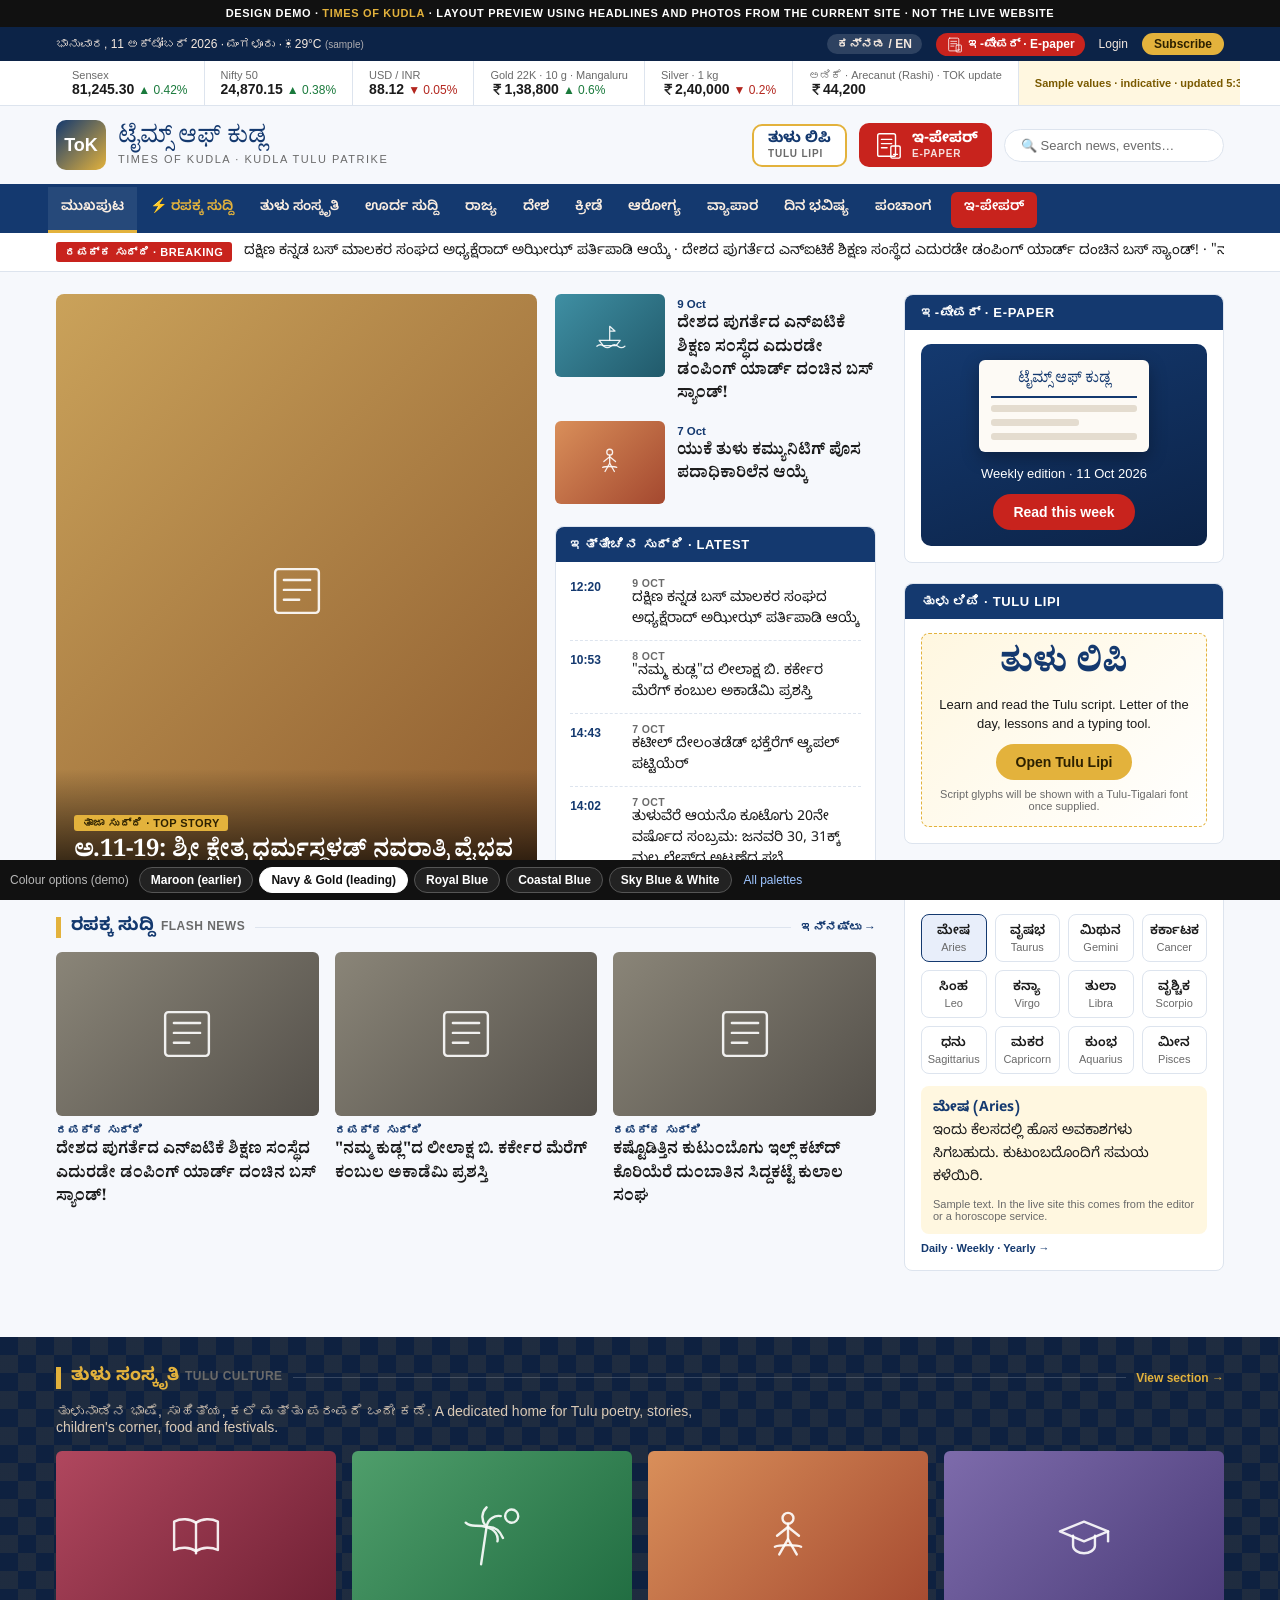
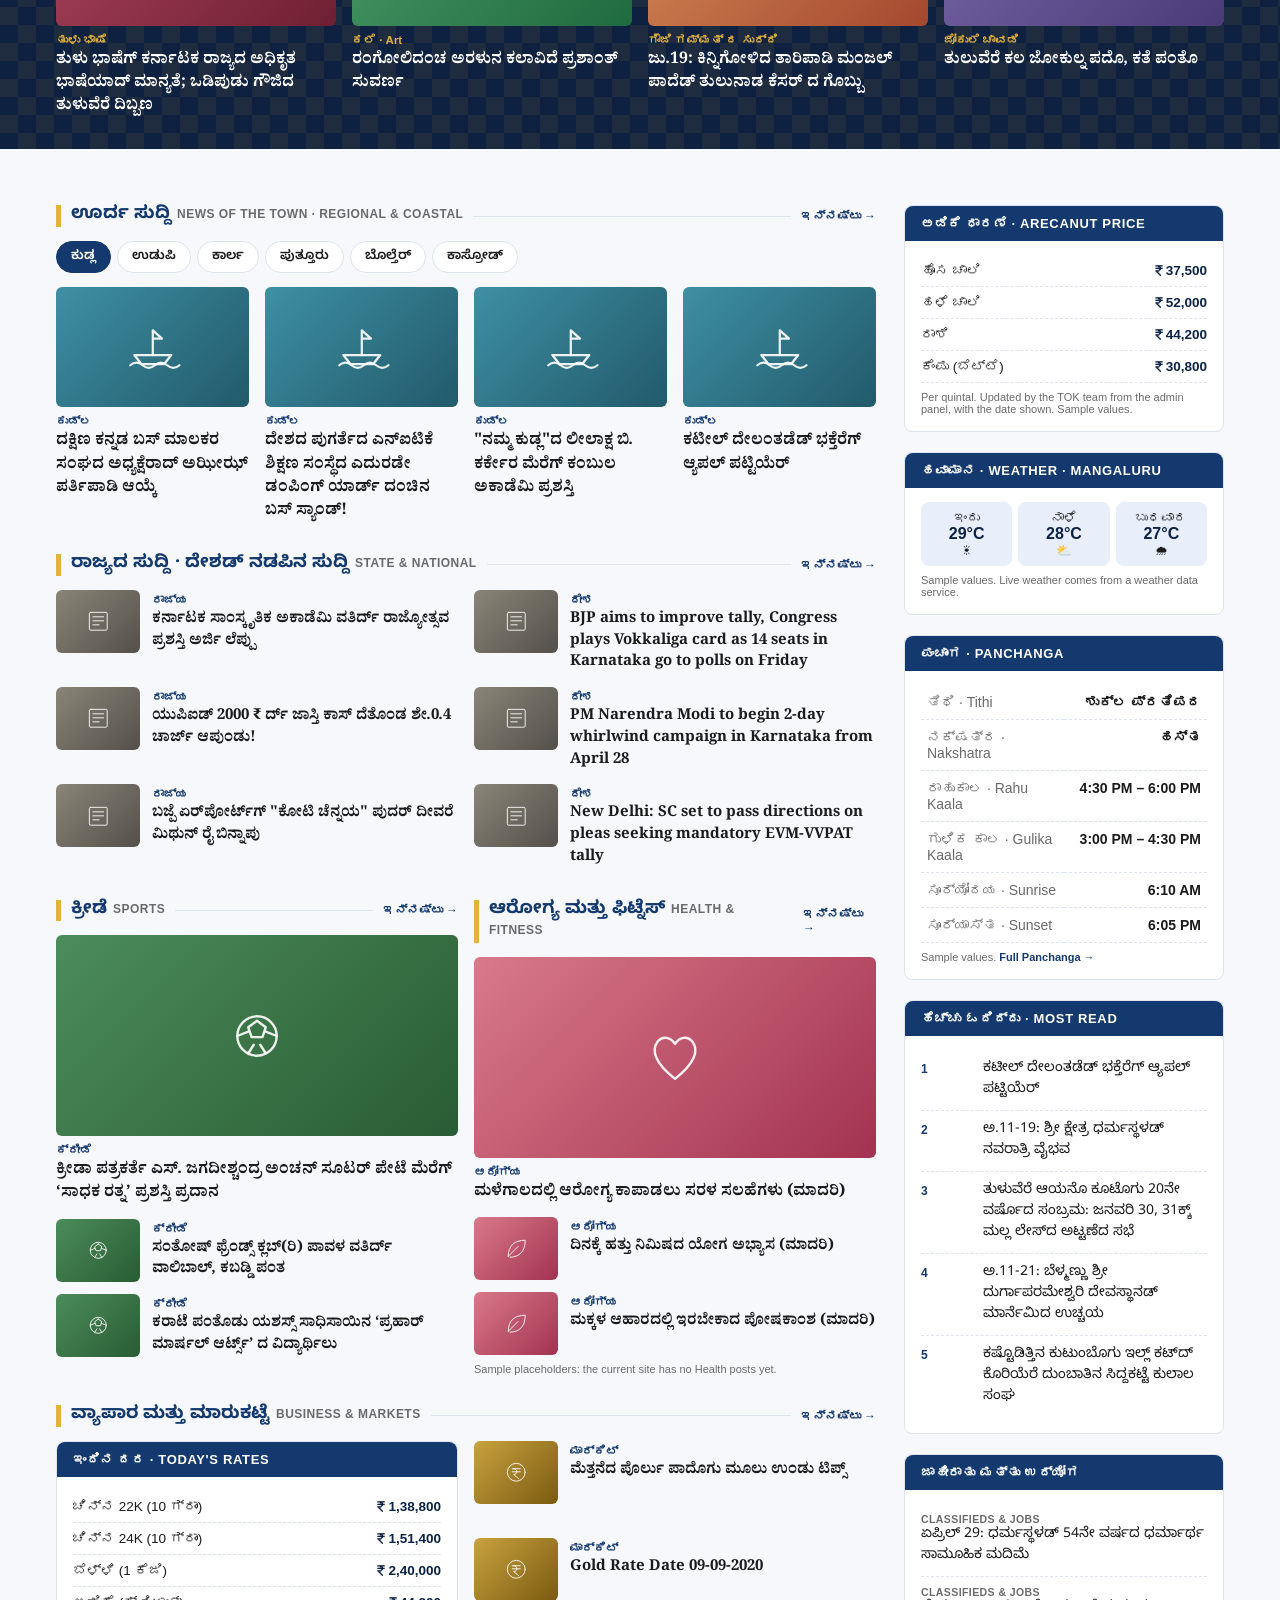
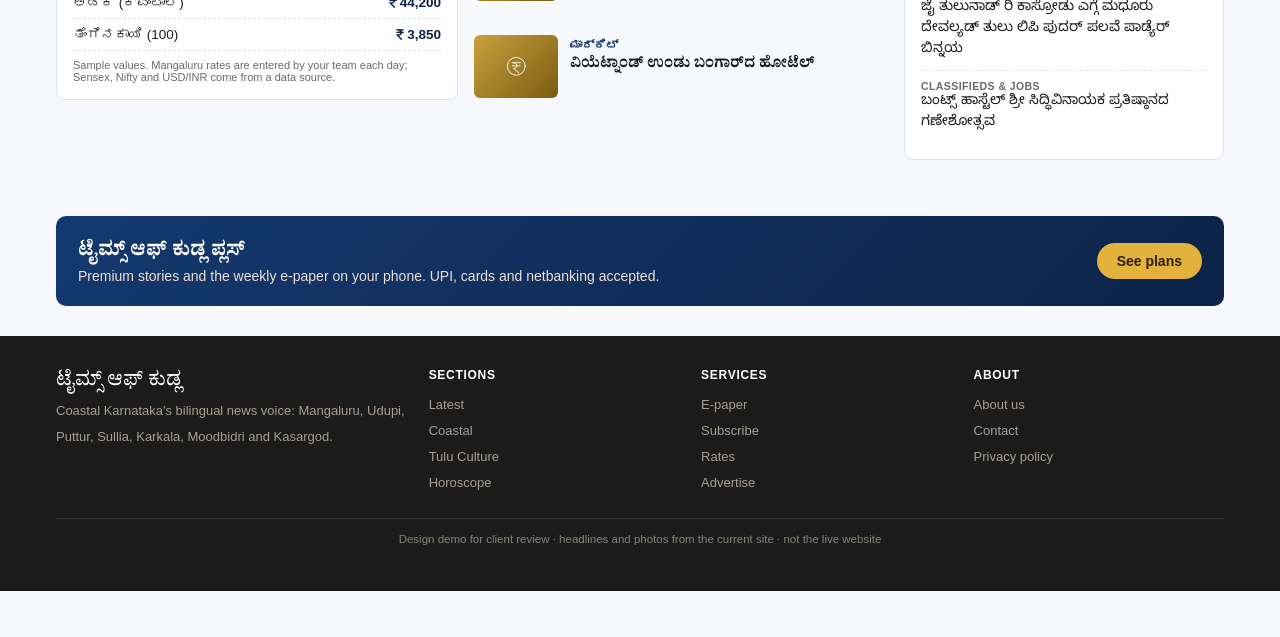
==== commit a4845fee: "Demo v4: navy default, red glowing e-paper, arecanut price, weather, Tulu Lipi Co-Authored-By: Claud" ====
--- a/index.html
+++ b/index.html
@@ -3,7 +3,7 @@
 <meta name="robots" content="noindex,nofollow">
 <link rel="preconnect" href="https://fonts.googleapis.com"><link rel="preconnect" href="https://fonts.gstatic.com" crossorigin>
 <link href="https://fonts.googleapis.com/css2?family=Noto+Sans+Kannada:wght@400;600;700;800&family=Noto+Serif+Kannada:wght@400;700&display=swap" rel="stylesheet">
-<script>try{var q=new URLSearchParams(location.search).get('theme');if(q){localStorage.setItem('tok-theme',q)}var t=localStorage.getItem('tok-theme');if(t&&t!=='original')document.documentElement.setAttribute('data-theme',t)}catch(e){}</script>
+<script>try{var q=new URLSearchParams(location.search).get('theme');if(q){localStorage.setItem('tok-theme',q)}var t=localStorage.getItem('tok-theme')||'navy';if(t!=='original')document.documentElement.setAttribute('data-theme',t)}catch(e){}</script>
 <link rel="stylesheet" href="style.css"></head><body><svg width="0" height="0" style="position:absolute" aria-hidden="true"><defs>
 <symbol id="i-book" viewBox="0 0 64 64"><path d="M32 18v28"/><path d="M32 18c-6-4-14-4-20-1v26c6-3 14-3 20 1"/><path d="M32 18c6-4 14-4 20-1v26c-6-3-14-3-20 1"/></symbol>
 <symbol id="i-temple" viewBox="0 0 64 64"><path d="M32 8l4 6h-8z"/><rect x="26" y="14" width="12" height="5"/><path d="M22 19l10-5 10 5"/><rect x="20" y="19" width="24" height="7"/><path d="M15 26l17-7 17 7"/><rect x="13" y="26" width="38" height="9"/><rect x="17" y="35" width="30" height="15"/></symbol>
@@ -22,7 +22,7 @@
 <symbol id="i-epaper" viewBox="0 0 64 64"><rect x="10" y="8" width="38" height="48" rx="4"/><path d="M18 20h22M18 29h22M18 38h12"/><rect x="38" y="34" width="20" height="26" rx="3"/><path d="M44 52h8"/></symbol>
 </defs></svg>
 <div class="ribbon">Design demo · <b>Times of Kudla</b> · layout preview using headlines and photos from the current site · not the live website</div>
-<div class="util"><div class="wrap"><span class="date">ಭಾನುವಾರ, 11 ಅಕ್ಟೋಬರ್ 2026 · ಮಂಗಳೂರು</span>
+<div class="util"><div class="wrap"><span class="date">ಭಾನುವಾರ, 11 ಅಕ್ಟೋಬರ್ 2026 · ಮಂಗಳೂರು · ☀ 29°C <small style="opacity:.7">(sample)</small></span>
 <div class="r"><span class="pill">ಕನ್ನಡ / EN</span><a class="eplink" href="epaper.html"><svg class="ic2" viewBox="0 0 64 64"><use href="#i-epaper"/></svg>ಇ-ಪೇಪರ್ · E-paper</a><a href="login.html">Login</a><a class="cta" href="subscribe.html">Subscribe</a></div></div></div>
 <div class="markets"><div class="wrap">
 <div class="mk"><small>Sensex</small><b>81,245.30</b><span class="up">▲ 0.42%</span></div>
@@ -30,19 +30,22 @@
 <div class="mk"><small>USD / INR</small><b>88.12</b><span class="dn">▼ 0.05%</span></div>
 <div class="mk"><small>Gold 22K · 10 g · Mangaluru</small><b>₹1,38,800</b><span class="up">▲ 0.6%</span></div>
 <div class="mk"><small>Silver · 1 kg</small><b>₹2,40,000</b><span class="dn">▼ 0.2%</span></div>
+<div class="mk"><small>ಅಡಿಕೆ · Arecanut (Rashi) · TOK update</small><b>₹44,200</b></div>
 <div class="mk tag">Sample values · indicative · updated 5:30 PM</div></div></div>
 <header class="mast"><div class="wrap"><a class="brand" href="index.html"><div class="mark">ToK</div><div><div class="kn">ಟೈಮ್ಸ್ ಆಫ್ ಕುಡ್ಲ</div><div class="en">Times of Kudla · Kudla Tulu Patrike</div></div></a>
-<div class="hdr-r"><a class="epbtn" href="epaper.html"><svg viewBox="0 0 64 64"><use href="#i-epaper"/></svg><span>ಇ-ಪೇಪರ್<small>E-paper</small></span></a><div class="search">🔍 Search news, events…</div></div></div></header>
-<nav class="cats"><div class="wrap"><a href="index.html" title="Home" class=" on">ಮುಖಪುಟ</a><a href="index.html#breaking" title="Breaking" class="flash ">⚡ ರಪಕ್ಕ ಸುದ್ದಿ</a><a href="tulu.html" title="Tulu Culture" class=" ">ತುಳು ಸಂಸ್ಕೃತಿ</a><a href="index.html#coastal" title="News of the Town" class=" ">ಊರ್ದ ಸುದ್ದಿ</a><a href="index.html#state" title="State" class=" ">ರಾಜ್ಯ</a><a href="index.html#state" title="National" class=" ">ದೇಶ</a><a href="index.html#sports" title="Sports" class=" ">ಕ್ರೀಡೆ</a><a href="index.html#health" title="Health" class=" ">ಆರೋಗ್ಯ</a><a href="index.html#business" title="Business" class=" ">ವ್ಯಾಪಾರ</a><a href="horoscope.html" title="Daily Bhavishya" class=" ">ದಿನ ಭವಿಷ್ಯ</a><a href="panchang.html" title="Panchanga" class=" ">ಪಂಚಾಂಗ</a><a href="epaper.html" title="E-paper" class=" ">ಇ-ಪೇಪರ್</a></div></nav>
+<div class="hdr-r"><a class="lipibtn" href="tulu-lipi.html"><span>ತುಳು ಲಿಪಿ<small>Tulu Lipi</small></span></a><a class="epbtn" href="epaper.html"><svg viewBox="0 0 64 64"><use href="#i-epaper"/></svg><span>ಇ-ಪೇಪರ್<small>E-paper</small></span></a><div class="search">🔍 Search news, events…</div></div></div></header>
+<nav class="cats"><div class="wrap"><a href="index.html" title="Home" class=" on">ಮುಖಪುಟ</a><a href="index.html#breaking" title="Breaking" class="flash ">⚡ ರಪಕ್ಕ ಸುದ್ದಿ</a><a href="tulu.html" title="Tulu Culture" class=" ">ತುಳು ಸಂಸ್ಕೃತಿ</a><a href="index.html#coastal" title="News of the Town" class=" ">ಊರ್ದ ಸುದ್ದಿ</a><a href="index.html#state" title="State" class=" ">ರಾಜ್ಯ</a><a href="index.html#state" title="National" class=" ">ದೇಶ</a><a href="index.html#sports" title="Sports" class=" ">ಕ್ರೀಡೆ</a><a href="index.html#health" title="Health" class=" ">ಆರೋಗ್ಯ</a><a href="index.html#business" title="Business" class=" ">ವ್ಯಾಪಾರ</a><a href="horoscope.html" title="Daily Bhavishya" class=" ">ದಿನ ಭವಿಷ್ಯ</a><a href="panchang.html" title="Panchanga" class=" ">ಪಂಚಾಂಗ</a><a href="epaper.html" title="E-paper" class="ep ">ಇ-ಪೇಪರ್</a></div></nav>
 <div class="ticker" id="breaking"><div class="wrap"><span class="lbl">ರಪಕ್ಕ ಸುದ್ದಿ · BREAKING</span><div class="run"><span>ದಕ್ಷಿಣ ಕನ್ನಡ ಬಸ್ ಮಾಲಕರ ಸಂಘದ ಅಧ್ಯಕ್ಷೆರಾದ್ ಅಝೀಝ್ ಪರ್ತಿಪಾಡಿ ಆಯ್ಕೆ · ದೇಶದ ಪುಗರ್ತೆದ ಎನ್ಐಟಿಕೆ ಶಿಕ್ಷಣ ಸಂಸ್ಥೆದ ಎದುರಡೇ ಡಂಪಿಂಗ್ ಯಾರ್ಡ್ ದಂಚಿನ ಬಸ್ ಸ್ಯಾಂಡ್! · &quot;ನಮ್ಮ ಕುಡ್ಲ&quot;ದ ಲೀಲಾಕ್ಷ ಬಿ. ಕರ್ಕೇರ ಮೆರೆಗ್ ಕಂಬುಲ ಅಕಾಡೆಮಿ ಪ್ರಶಸ್ತಿ · ಕಷ್ಟೊಡಿತ್ತಿನ ಕುಟುಂಬೊಗು ಇಲ್ಲ್ ಕಟ್‌ದ್ ಕೊರಿಯೆರೆ ದುಂಬಾತಿನ ಸಿದ್ದಕಟ್ಟೆ ಕುಲಾಲ ಸಂಘ · ದಕ್ಷಿಣ ಕನ್ನಡ ಬಸ್ ಮಾಲಕರ ಸಂಘದ ಅಧ್ಯಕ್ಷೆರಾದ್ ಅಝೀಝ್ ಪರ್ತಿಪಾಡಿ ಆಯ್ಕೆ · ದೇಶದ ಪುಗರ್ತೆದ ಎನ್ಐಟಿಕೆ ಶಿಕ್ಷಣ ಸಂಸ್ಥೆದ ಎದುರಡೇ ಡಂಪಿಂಗ್ ಯಾರ್ಡ್ ದಂಚಿನ ಬಸ್ ಸ್ಯಾಂಡ್! · &quot;ನಮ್ಮ ಕುಡ್ಲ&quot;ದ ಲೀಲಾಕ್ಷ ಬಿ. ಕರ್ಕೇರ ಮೆರೆಗ್ ಕಂಬುಲ ಅಕಾಡೆಮಿ ಪ್ರಶಸ್ತಿ · ಕಷ್ಟೊಡಿತ್ತಿನ ಕುಟುಂಬೊಗು ಇಲ್ಲ್ ಕಟ್‌ದ್ ಕೊರಿಯೆರೆ ದುಂಬಾತಿನ ಸಿದ್ದಕಟ್ಟೆ ಕುಲಾಲ ಸಂಘ · </span></div></div></div>
 <main class="wrap"><div class="layout"><div>
 <section class="hero"><div class="lead"><div class="ph c-culture"><svg class="ic" viewBox="0 0 64 64"><use href="#i-news"/></svg><img src="https://www.timesofkudla.com/wp-content/uploads/2026/10/Dasara-1-768x502.jpeg" alt="" loading="lazy" referrerpolicy="no-referrer" onerror="this.remove()"></div><div class="ov"><span class="tagk">ತಾಜಾ ಸುದ್ದಿ · Top story</span><h1>ಅ.11-19: ಶ್ರೀ ಕ್ಷೇತ್ರ ಧರ್ಮಸ್ಥಳಡ್ ನವರಾತ್ರಿ ವೈಭವ</h1></div></div>
 <div class="side"><div class="card"><div class="ph c-coast"><svg class="ic" viewBox="0 0 64 64"><use href="#i-boat"/></svg><img src="https://www.timesofkudla.com/wp-content/uploads/2026/10/NITK-2-1-169x300.jpeg" alt="" loading="lazy" referrerpolicy="no-referrer" onerror="this.remove()"></div><div><div class="meta"><b>9 Oct</b></div><h3 class="t">ದೇಶದ ಪುಗರ್ತೆದ ಎನ್ಐಟಿಕೆ ಶಿಕ್ಷಣ ಸಂಸ್ಥೆದ ಎದುರಡೇ ಡಂಪಿಂಗ್ ಯಾರ್ಡ್ ದಂಚಿನ ಬಸ್ ಸ್ಯಾಂಡ್!</h3></div></div><div class="card"><div class="ph c-event"><svg class="ic" viewBox="0 0 64 64"><use href="#i-dance"/></svg><img src="https://www.timesofkudla.com/wp-content/uploads/2026/10/Uk-1-200x300.jpeg" alt="" loading="lazy" referrerpolicy="no-referrer" onerror="this.remove()"></div><div><div class="meta"><b>7 Oct</b></div><h3 class="t">ಯುಕೆ ತುಳು ಕಮ್ಯುನಿಟಿಗ್ ಪೊಸ ಪದಾಧಿಕಾರಿಲೆನ ಆಯ್ಕೆ</h3></div></div>
 <div class="latest"><h4>ಇತ್ತೀಚಿನ ಸುದ್ದಿ · Latest</h4><div class="li"><time>12:20</time><div><span class="c">9 Oct</span>ದಕ್ಷಿಣ ಕನ್ನಡ ಬಸ್ ಮಾಲಕರ ಸಂಘದ ಅಧ್ಯಕ್ಷೆರಾದ್ ಅಝೀಝ್ ಪರ್ತಿಪಾಡಿ ಆಯ್ಕೆ</div></div><div class="li"><time>10:53</time><div><span class="c">8 Oct</span>&quot;ನಮ್ಮ ಕುಡ್ಲ&quot;ದ ಲೀಲಾಕ್ಷ ಬಿ. ಕರ್ಕೇರ ಮೆರೆಗ್ ಕಂಬುಲ ಅಕಾಡೆಮಿ ಪ್ರಶಸ್ತಿ</div></div><div class="li"><time>14:43</time><div><span class="c">7 Oct</span>ಕಟೀಲ್ ದೇಲಂತಡೆಡ್ ಭಕ್ತೆರೆಗ್ ಆ್ಯಪಲ್ ಪಟ್ಟಿಯೆರ್</div></div><div class="li"><time>14:02</time><div><span class="c">7 Oct</span>ತುಳುವೆರೆ ಆಯನೊ ಕೂಟೊಗು 20ನೇ ವರ್ಷೊದ ಸಂಬ್ರಮ: ಜನವರಿ 30, 31ಕ್ಕ್ ಮಲ್ಲ ಲೇಸ್‌ದ ಅಟ್ಟಣೆದ ಸಭೆ</div></div></div></div></section>
+<section class="sec" id="flash"><div class="sh"><h2>ರಪಕ್ಕ ಸುದ್ದಿ<small>Flash news</small></h2><div class="rule"></div><a class="more" href="#">ಇನ್ನಷ್ಟು →</a></div><div class="grid3"><div class="card"><div class="ph c-state"><svg class="ic" viewBox="0 0 64 64"><use href="#i-news"/></svg><img src="https://www.timesofkudla.com/wp-content/uploads/2026/10/NITK-2-1-169x300.jpeg" alt="" loading="lazy" referrerpolicy="no-referrer" onerror="this.remove()"></div><div><div class="meta"><b>ರಪಕ್ಕ ಸುದ್ದಿ</b></div><h3 class="t">ದೇಶದ ಪುಗರ್ತೆದ ಎನ್ಐಟಿಕೆ ಶಿಕ್ಷಣ ಸಂಸ್ಥೆದ ಎದುರಡೇ ಡಂಪಿಂಗ್ ಯಾರ್ಡ್ ದಂಚಿನ ಬಸ್ ಸ್ಯಾಂಡ್!</h3></div></div><div class="card"><div class="ph c-state"><svg class="ic" viewBox="0 0 64 64"><use href="#i-news"/></svg><img src="https://www.timesofkudla.com/wp-content/uploads/2026/10/Leeladhar-1-227x300.jpeg" alt="" loading="lazy" referrerpolicy="no-referrer" onerror="this.remove()"></div><div><div class="meta"><b>ರಪಕ್ಕ ಸುದ್ದಿ</b></div><h3 class="t">&quot;ನಮ್ಮ ಕುಡ್ಲ&quot;ದ ಲೀಲಾಕ್ಷ ಬಿ. ಕರ್ಕೇರ ಮೆರೆಗ್ ಕಂಬುಲ ಅಕಾಡೆಮಿ ಪ್ರಶಸ್ತಿ</h3></div></div><div class="card"><div class="ph c-state"><svg class="ic" viewBox="0 0 64 64"><use href="#i-news"/></svg><img src="https://www.timesofkudla.com/wp-content/uploads/2026/10/Bantwala-1-1-300x200.jpg" alt="" loading="lazy" referrerpolicy="no-referrer" onerror="this.remove()"></div><div><div class="meta"><b>ರಪಕ್ಕ ಸುದ್ದಿ</b></div><h3 class="t">ಕಷ್ಟೊಡಿತ್ತಿನ ಕುಟುಂಬೊಗು ಇಲ್ಲ್ ಕಟ್‌ದ್ ಕೊರಿಯೆರೆ ದುಂಬಾತಿನ ಸಿದ್ದಕಟ್ಟೆ ಕುಲಾಲ ಸಂಘ</h3></div></div></div></section>
 </div>
 <aside>
 <div class="box"><h4 class="w">ಇ-ಪೇಪರ್ · E-paper</h4><div class="epcard"><div class="cover"><div class="m">ಟೈಮ್ಸ್ ಆಫ್ ಕುಡ್ಲ</div><div class="l"></div><div class="l s"></div><div class="l"></div></div>
-<div class="sans" style="font-size:13px;margin-bottom:10px">Weekly edition · 11 Oct 2026</div><a class="btn" href="epaper.html">Read this week</a></div></div>
+<div class="sans" style="font-size:13px;margin-bottom:10px">Weekly edition · 11 Oct 2026</div><a class="btn red" href="epaper.html">Read this week</a></div></div>
+<div class="box"><h4 class="w">ತುಳು ಲಿಪಿ · Tulu Lipi</h4><div class="lipi"><div class="big">ತುಳು ಲಿಪಿ</div><p class="sans" style="font-size:13px;margin:6px 0 10px">Learn and read the Tulu script. Letter of the day, lessons and a typing tool.</p><a class="btn" href="tulu-lipi.html">Open Tulu Lipi</a><div class="note">Script glyphs will be shown with a Tulu-Tigalari font once supplied.</div></div></div>
 <div class="box" data-horo="daily"><h4 class="w">ದಿನ ಭವಿಷ್ಯ · Daily Bhavishya</h4><div class="signs"></div><div class="reading"></div><div class="note"><a href="horoscope.html" style="color:var(--maroon);font-weight:700">Daily · Weekly · Yearly →</a></div></div>
 </aside></div></main>
 
@@ -73,6 +76,11 @@
 <div class="list"><div class="row"><div class="ph c-biz"><svg class="ic" viewBox="0 0 64 64"><use href="#i-coin"/></svg><img src="https://www.timesofkudla.com/wp-content/uploads/2021/11/images-300x199.jpeg" alt="" loading="lazy" referrerpolicy="no-referrer" onerror="this.remove()"></div><div><div class="meta"><b>ಮಾರ್ಕಿಟ್</b></div><h3 class="t" style="font-size:15px">ಮೆತ್ತನೆದ ಪೊರ್ಲು ಪಾದೊಗು ಮೂಲು ಉಂಡು ಟಿಪ್ಸ್</h3></div></div><div class="row"><div class="ph c-biz"><svg class="ic" viewBox="0 0 64 64"><use href="#i-coin"/></svg><img src="https://www.timesofkudla.com/wp-content/uploads/2020/09/image_24c68a5d-cc06-48d3-9b37-8c176225b08f.photo-2020-09-08-14-17-51-300x200.jpg" alt="" loading="lazy" referrerpolicy="no-referrer" onerror="this.remove()"></div><div><div class="meta"><b>ಮಾರ್ಕಿಟ್</b></div><h3 class="t" style="font-size:15px">Gold Rate Date 09-09-2020</h3></div></div><div class="row"><div class="ph c-biz"><svg class="ic" viewBox="0 0 64 64"><use href="#i-coin"/></svg><img src="https://www.timesofkudla.com/wp-content/uploads/2022/11/mqdefault-1-300x169.jpg" alt="" loading="lazy" referrerpolicy="no-referrer" onerror="this.remove()"></div><div><div class="meta"><b>ಮಾರ್ಕಿಟ್</b></div><h3 class="t" style="font-size:15px">ವಿಯೆಟ್ನಾಂಡ್ ಉಂಡು ಬಂಗಾರ್‌ದ ಹೋಟೆಲ್</h3></div></div></div></div></section>
 </div>
 <aside>
+<div class="box"><h4 class="w">ಅಡಿಕೆ ಧಾರಣೆ · Arecanut price</h4>
+<div class="rate"><span>ಹೊಸ ಚಾಲಿ</span><b>₹37,500</b></div><div class="rate"><span>ಹಳೆ ಚಾಲಿ</span><b>₹52,000</b></div>
+<div class="rate"><span>ರಾಶಿ</span><b>₹44,200</b></div><div class="rate"><span>ಕೆಂಪು (ಬೆಟ್ಟೆ)</span><b>₹30,800</b></div>
+<div class="note">Per quintal. Updated by the TOK team from the admin panel, with the date shown. Sample values.</div></div>
+<div class="box"><h4 class="w">ಹವಾಮಾನ · Weather · Mangaluru</h4><div class="wx"><div>ಇಂದು<b>29°C</b>☀</div><div>ನಾಳೆ<b>28°C</b>⛅</div><div>ಬುಧವಾರ<b>27°C</b>🌧</div></div><div class="note">Sample values. Live weather comes from a weather data service.</div></div>
 <div class="box"><h4 class="w">ಪಂಚಾಂಗ · Panchanga</h4><div class="pk">
 <div>ತಿಥಿ · Tithi</div><div>ಶುಕ್ಲ ಪ್ರತಿಪದ</div>
 <div>ನಕ್ಷತ್ರ · Nakshatra</div><div>ಹಸ್ತ</div>
@@ -92,4 +100,4 @@
 <div><h5>ABOUT</h5><a href="#">About us</a><a href="#">Contact</a><a href="#">Privacy policy</a></div>
 <div class="bot">Design demo for client review · headlines and photos from the current site · not the live website</div></div></footer>
 <div class="themebar"><span>Colour options (demo)</span>
-<button type="button" data-t="original">Maroon (current)</button><button type="button" data-t="navy">Navy &amp; Gold</button><button type="button" data-t="royal">Royal Blue</button><button type="button" data-t="coastal">Coastal Blue</button><button type="button" data-t="sky">Sky Blue &amp; White</button><a href="palettes.html">All palettes</a></div><script src="shared.js"></script></body></html>+<button type="button" data-t="original">Maroon (earlier)</button><button type="button" data-t="navy">Navy &amp; Gold (leading)</button><button type="button" data-t="royal">Royal Blue</button><button type="button" data-t="coastal">Coastal Blue</button><button type="button" data-t="sky">Sky Blue &amp; White</button><a href="palettes.html">All palettes</a></div><script src="shared.js"></script></body></html>
--- a/style.css
+++ b/style.css
@@ -65,6 +65,19 @@
 .sh a.more{font:600 12px 'Segoe UI',Arial;color:var(--maroon)}
 .ph{position:relative;aspect-ratio:16/10;border-radius:6px;display:flex;align-items:center;justify-content:center;overflow:hidden;background:linear-gradient(135deg,#d9c9a8,#b98a5a)}
 .ph .ic{width:34%;max-width:70px;stroke:rgba(255,255,255,.9);fill:none;stroke-width:2.2;stroke-linecap:round;stroke-linejoin:round}
+.hdr-r .epbtn{background:#c8231d;animation:epglow 2.8s ease-in-out infinite}
+.eplink{background:#c8231d;border-radius:14px;padding:3px 10px;animation:epglow 2.8s ease-in-out infinite}
+nav.cats a.ep{background:#c8231d;color:#fff;border-radius:6px;margin:5px 0 5px 6px;padding:6px 13px;border-bottom:0;animation:epglow 2.8s ease-in-out infinite}
+nav.cats a.ep:hover,nav.cats a.ep.on{background:#d92b24}
+.btn.red{background:#c8231d;color:#fff;animation:epglow 2.8s ease-in-out infinite}
+@keyframes epglow{0%,100%{box-shadow:0 0 0 0 rgba(230,60,50,0)}50%{box-shadow:0 0 14px 3px rgba(235,70,60,.55)}}
+@media (prefers-reduced-motion:reduce){.hdr-r .epbtn,.eplink,nav.cats a.ep,.btn.red{animation:none;box-shadow:0 0 10px 2px rgba(235,70,60,.4)}}
+.lipibtn{display:flex;align-items:center;border:2px solid var(--saffron);color:var(--maroon);border-radius:10px;padding:6px 14px;background:#fff}
+.lipibtn span{font:700 15px/1.1 'Noto Sans Kannada',Arial}.lipibtn small{display:block;font:600 10px 'Segoe UI',Arial;letter-spacing:.08em;text-transform:uppercase;color:var(--grey)}
+.lipi{background:linear-gradient(135deg,var(--tint),#fff);border:1px dashed var(--saffron);border-radius:8px;padding:14px;text-align:center}
+.lipi .big{font:800 34px 'Noto Serif Kannada',serif;color:var(--maroon);line-height:1.2}
+.wx{display:grid;grid-template-columns:repeat(3,1fr);gap:6px;text-align:center;font:13px 'Segoe UI',Arial}
+.wx div{background:var(--tint2);border-radius:8px;padding:8px 4px}.wx b{display:block;font-size:16px;color:var(--maroon-d)}
 .ic2{width:17px;height:17px;stroke:currentColor;fill:none;stroke-width:3;stroke-linecap:round;stroke-linejoin:round;margin-right:5px;vertical-align:-3px}
 .eplink{display:inline-flex;align-items:center;font-weight:700;color:#fff}
 .hdr-r{display:flex;align-items:center;gap:12px}
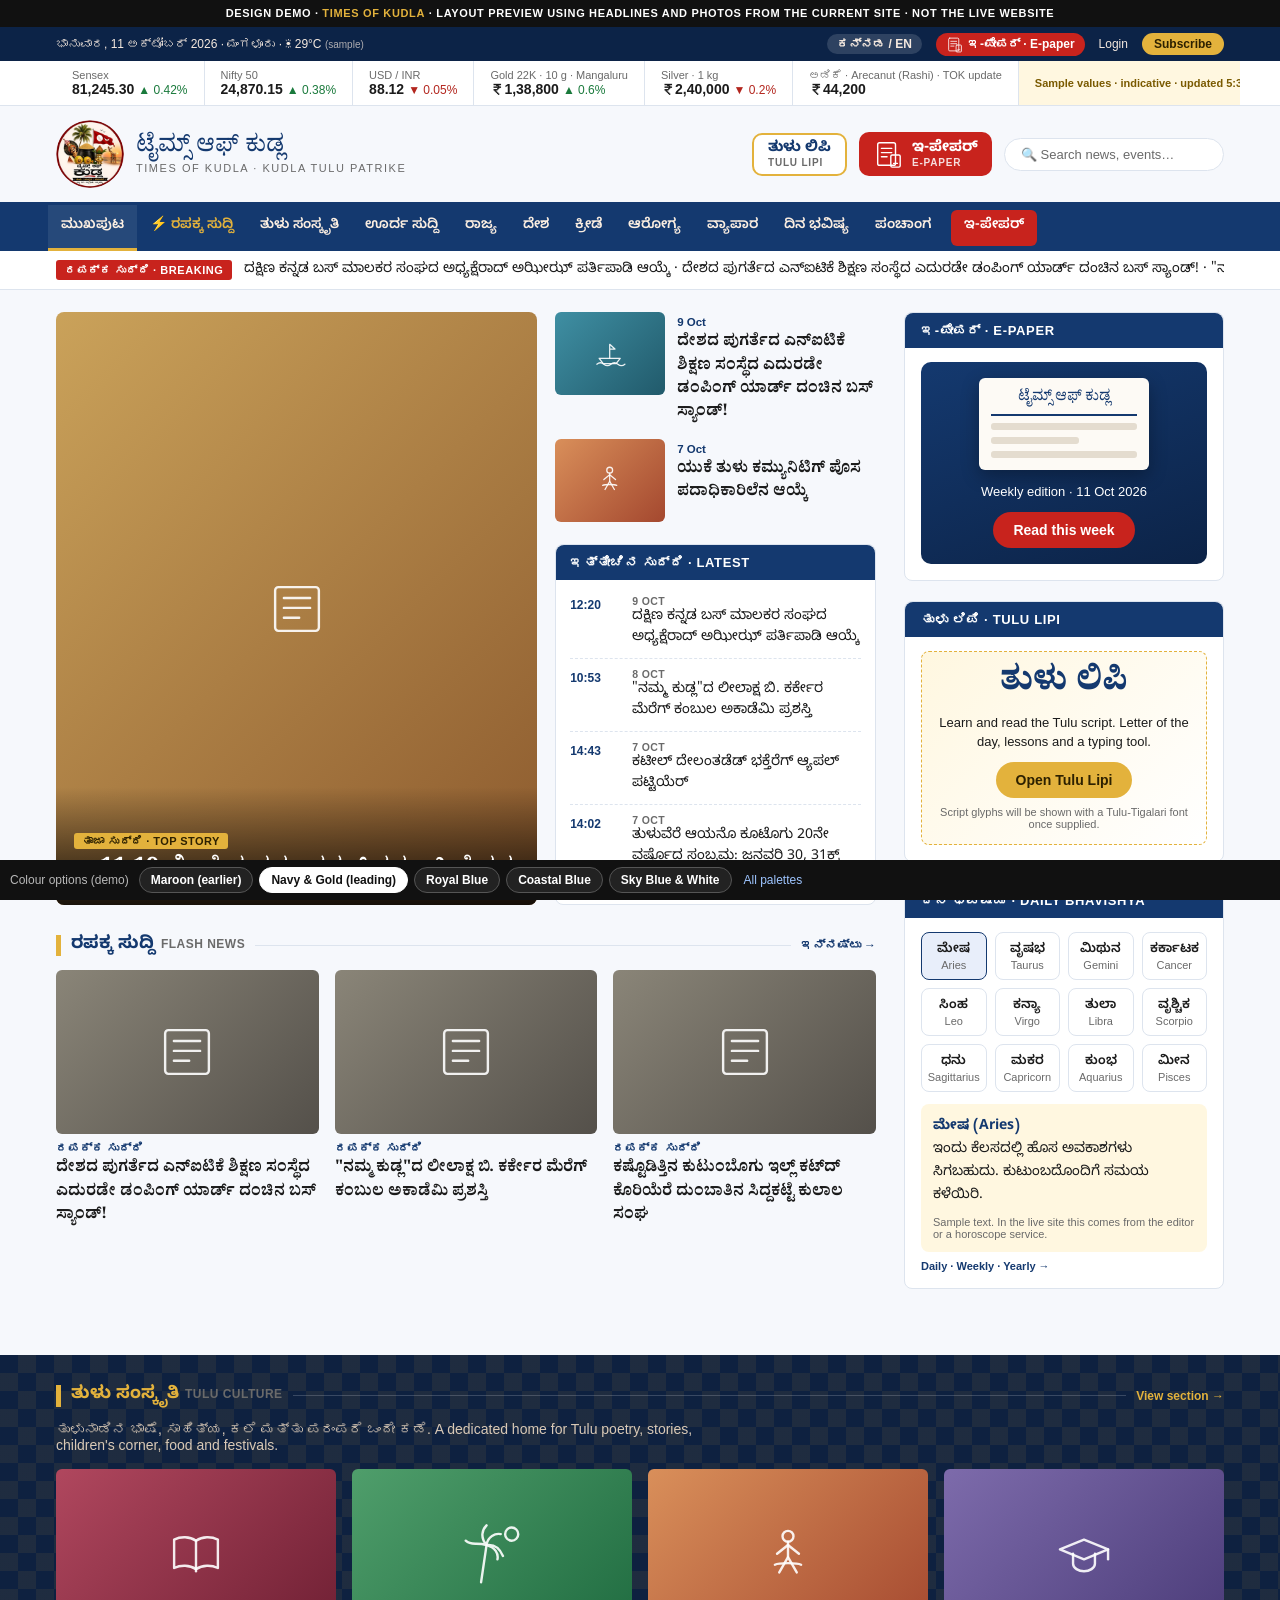
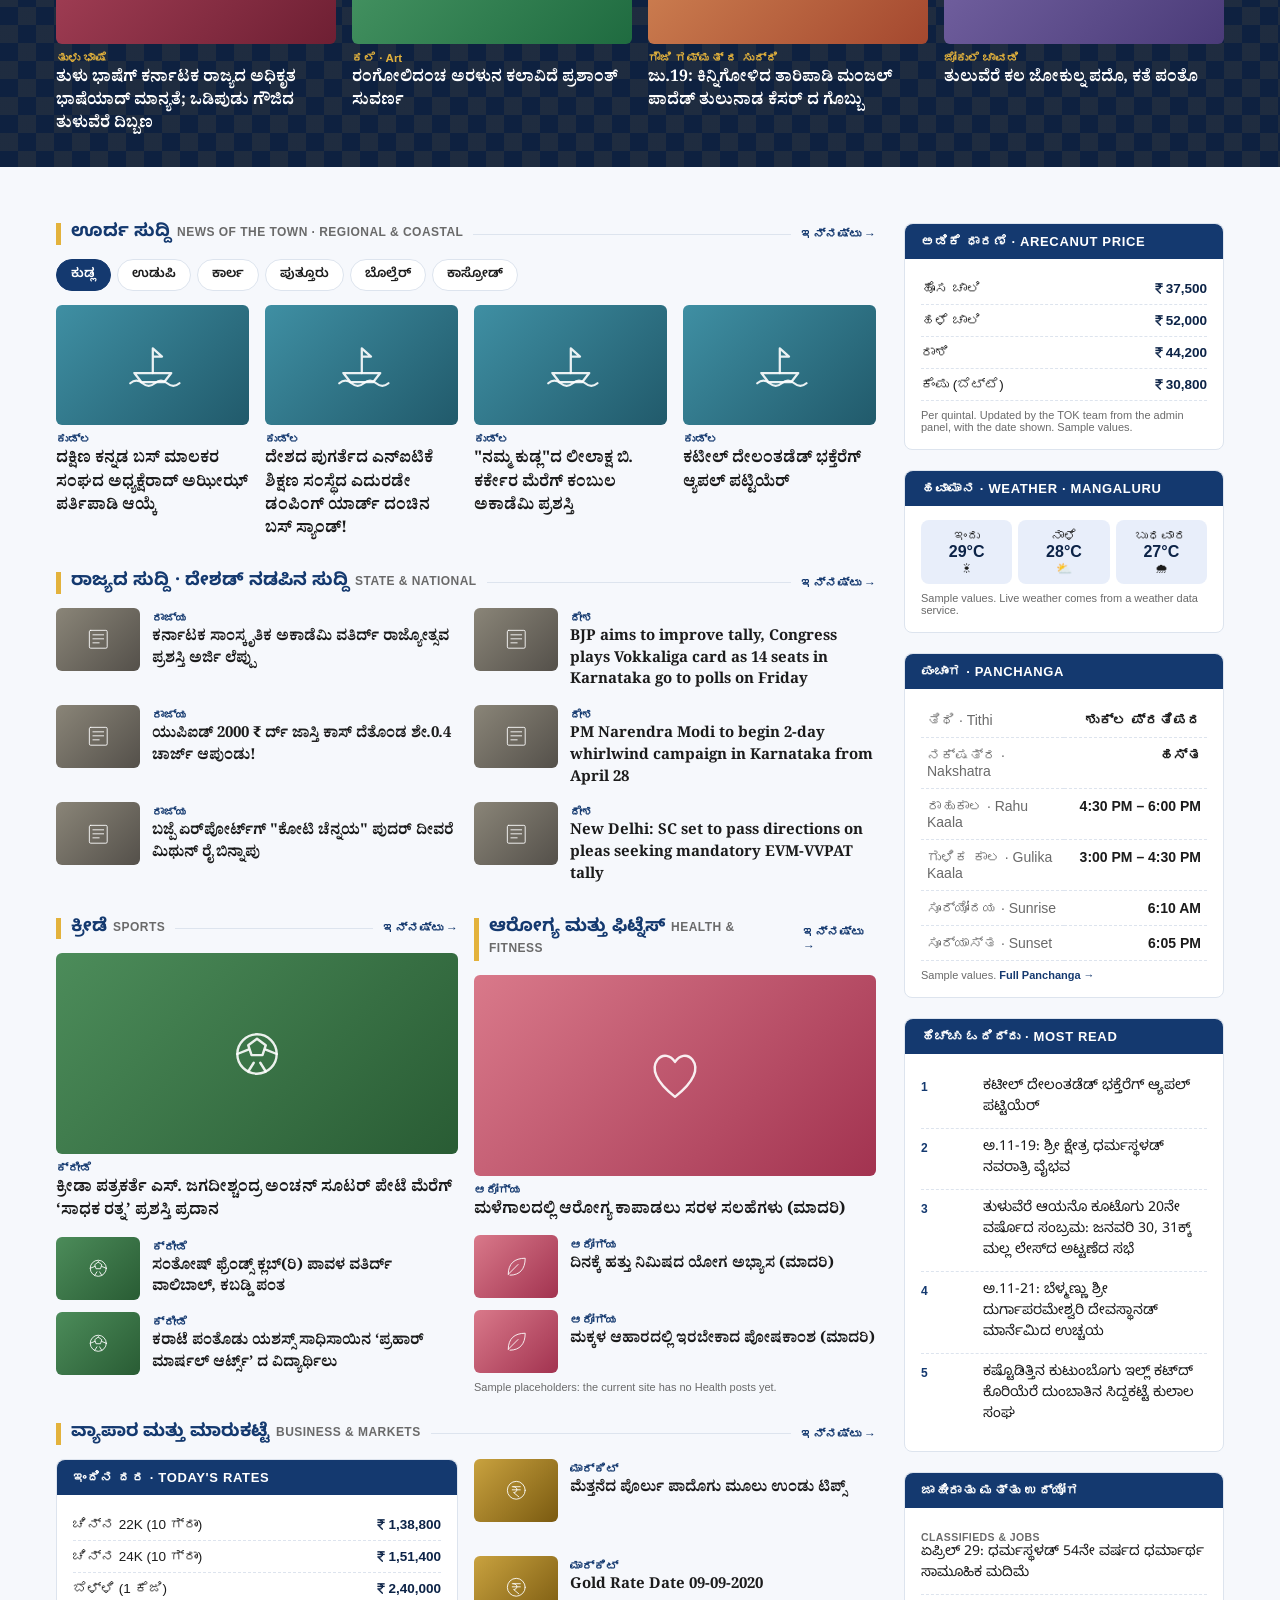
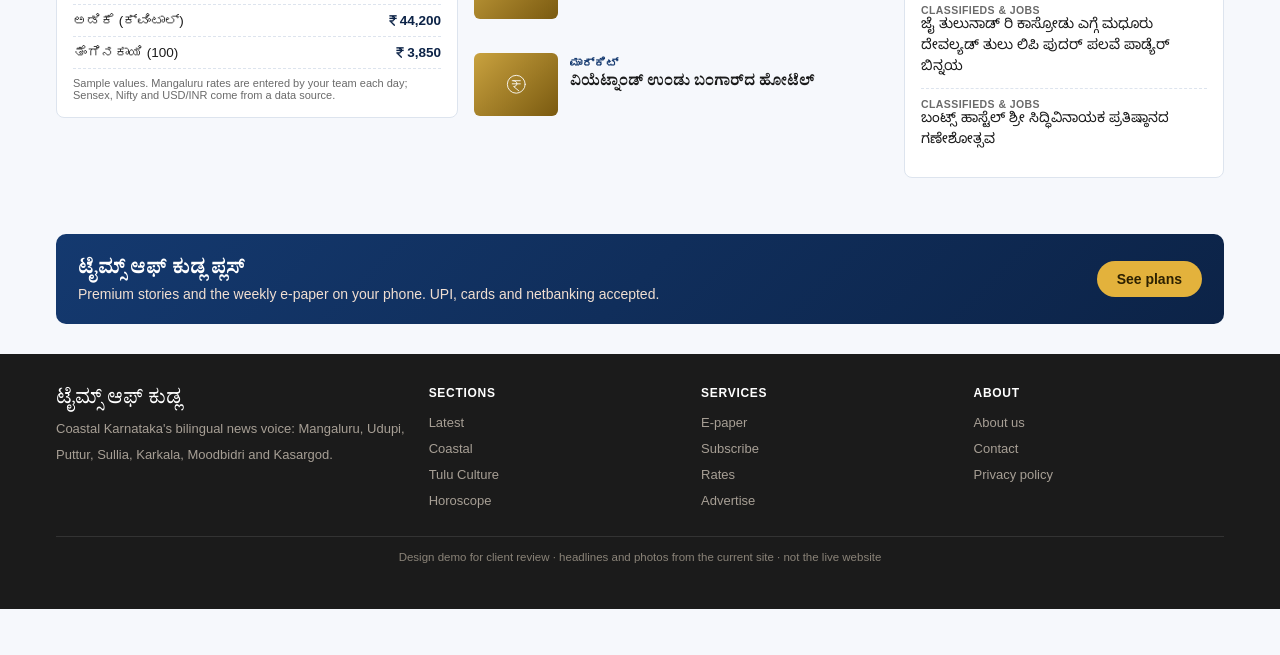
==== commit 62a615e1: "Demo: client logo in header and favicon Co-Authored-By: Claude Sonnet 5.5 <noreply@anthropic.com>" ====
--- a/index.html
+++ b/index.html
@@ -4,6 +4,7 @@
 <link rel="preconnect" href="https://fonts.googleapis.com"><link rel="preconnect" href="https://fonts.gstatic.com" crossorigin>
 <link href="https://fonts.googleapis.com/css2?family=Noto+Sans+Kannada:wght@400;600;700;800&family=Noto+Serif+Kannada:wght@400;700&display=swap" rel="stylesheet">
 <script>try{var q=new URLSearchParams(location.search).get('theme');if(q){localStorage.setItem('tok-theme',q)}var t=localStorage.getItem('tok-theme')||'navy';if(t!=='original')document.documentElement.setAttribute('data-theme',t)}catch(e){}</script>
+<link rel="icon" type="image/png" href="logo.png">
 <link rel="stylesheet" href="style.css"></head><body><svg width="0" height="0" style="position:absolute" aria-hidden="true"><defs>
 <symbol id="i-book" viewBox="0 0 64 64"><path d="M32 18v28"/><path d="M32 18c-6-4-14-4-20-1v26c6-3 14-3 20 1"/><path d="M32 18c6-4 14-4 20-1v26c-6-3-14-3-20 1"/></symbol>
 <symbol id="i-temple" viewBox="0 0 64 64"><path d="M32 8l4 6h-8z"/><rect x="26" y="14" width="12" height="5"/><path d="M22 19l10-5 10 5"/><rect x="20" y="19" width="24" height="7"/><path d="M15 26l17-7 17 7"/><rect x="13" y="26" width="38" height="9"/><rect x="17" y="35" width="30" height="15"/></symbol>
@@ -32,7 +33,7 @@
 <div class="mk"><small>Silver · 1 kg</small><b>₹2,40,000</b><span class="dn">▼ 0.2%</span></div>
 <div class="mk"><small>ಅಡಿಕೆ · Arecanut (Rashi) · TOK update</small><b>₹44,200</b></div>
 <div class="mk tag">Sample values · indicative · updated 5:30 PM</div></div></div>
-<header class="mast"><div class="wrap"><a class="brand" href="index.html"><div class="mark">ToK</div><div><div class="kn">ಟೈಮ್ಸ್ ಆಫ್ ಕುಡ್ಲ</div><div class="en">Times of Kudla · Kudla Tulu Patrike</div></div></a>
+<header class="mast"><div class="wrap"><a class="brand" href="index.html"><img class="mark-img" src="logo.png" alt="ಟೈಮ್ಸ್ ಆಫ್ ಕುಡ್ಲ" width="68" height="68"><div><div class="kn">ಟೈಮ್ಸ್ ಆಫ್ ಕುಡ್ಲ</div><div class="en">Times of Kudla · Kudla Tulu Patrike</div></div></a>
 <div class="hdr-r"><a class="lipibtn" href="tulu-lipi.html"><span>ತುಳು ಲಿಪಿ<small>Tulu Lipi</small></span></a><a class="epbtn" href="epaper.html"><svg viewBox="0 0 64 64"><use href="#i-epaper"/></svg><span>ಇ-ಪೇಪರ್<small>E-paper</small></span></a><div class="search">🔍 Search news, events…</div></div></div></header>
 <nav class="cats"><div class="wrap"><a href="index.html" title="Home" class=" on">ಮುಖಪುಟ</a><a href="index.html#breaking" title="Breaking" class="flash ">⚡ ರಪಕ್ಕ ಸುದ್ದಿ</a><a href="tulu.html" title="Tulu Culture" class=" ">ತುಳು ಸಂಸ್ಕೃತಿ</a><a href="index.html#coastal" title="News of the Town" class=" ">ಊರ್ದ ಸುದ್ದಿ</a><a href="index.html#state" title="State" class=" ">ರಾಜ್ಯ</a><a href="index.html#state" title="National" class=" ">ದೇಶ</a><a href="index.html#sports" title="Sports" class=" ">ಕ್ರೀಡೆ</a><a href="index.html#health" title="Health" class=" ">ಆರೋಗ್ಯ</a><a href="index.html#business" title="Business" class=" ">ವ್ಯಾಪಾರ</a><a href="horoscope.html" title="Daily Bhavishya" class=" ">ದಿನ ಭವಿಷ್ಯ</a><a href="panchang.html" title="Panchanga" class=" ">ಪಂಚಾಂಗ</a><a href="epaper.html" title="E-paper" class="ep ">ಇ-ಪೇಪರ್</a></div></nav>
 <div class="ticker" id="breaking"><div class="wrap"><span class="lbl">ರಪಕ್ಕ ಸುದ್ದಿ · BREAKING</span><div class="run"><span>ದಕ್ಷಿಣ ಕನ್ನಡ ಬಸ್ ಮಾಲಕರ ಸಂಘದ ಅಧ್ಯಕ್ಷೆರಾದ್ ಅಝೀಝ್ ಪರ್ತಿಪಾಡಿ ಆಯ್ಕೆ · ದೇಶದ ಪುಗರ್ತೆದ ಎನ್ಐಟಿಕೆ ಶಿಕ್ಷಣ ಸಂಸ್ಥೆದ ಎದುರಡೇ ಡಂಪಿಂಗ್ ಯಾರ್ಡ್ ದಂಚಿನ ಬಸ್ ಸ್ಯಾಂಡ್! · &quot;ನಮ್ಮ ಕುಡ್ಲ&quot;ದ ಲೀಲಾಕ್ಷ ಬಿ. ಕರ್ಕೇರ ಮೆರೆಗ್ ಕಂಬುಲ ಅಕಾಡೆಮಿ ಪ್ರಶಸ್ತಿ · ಕಷ್ಟೊಡಿತ್ತಿನ ಕುಟುಂಬೊಗು ಇಲ್ಲ್ ಕಟ್‌ದ್ ಕೊರಿಯೆರೆ ದುಂಬಾತಿನ ಸಿದ್ದಕಟ್ಟೆ ಕುಲಾಲ ಸಂಘ · ದಕ್ಷಿಣ ಕನ್ನಡ ಬಸ್ ಮಾಲಕರ ಸಂಘದ ಅಧ್ಯಕ್ಷೆರಾದ್ ಅಝೀಝ್ ಪರ್ತಿಪಾಡಿ ಆಯ್ಕೆ · ದೇಶದ ಪುಗರ್ತೆದ ಎನ್ಐಟಿಕೆ ಶಿಕ್ಷಣ ಸಂಸ್ಥೆದ ಎದುರಡೇ ಡಂಪಿಂಗ್ ಯಾರ್ಡ್ ದಂಚಿನ ಬಸ್ ಸ್ಯಾಂಡ್! · &quot;ನಮ್ಮ ಕುಡ್ಲ&quot;ದ ಲೀಲಾಕ್ಷ ಬಿ. ಕರ್ಕೇರ ಮೆರೆಗ್ ಕಂಬುಲ ಅಕಾಡೆಮಿ ಪ್ರಶಸ್ತಿ · ಕಷ್ಟೊಡಿತ್ತಿನ ಕುಟುಂಬೊಗು ಇಲ್ಲ್ ಕಟ್‌ದ್ ಕೊರಿಯೆರೆ ದುಂಬಾತಿನ ಸಿದ್ದಕಟ್ಟೆ ಕುಲಾಲ ಸಂಘ · </span></div></div></div>
--- a/style.css
+++ b/style.css
@@ -88,6 +88,7 @@
 .pk div{padding:9px 6px;border-bottom:1px dashed var(--line)}.pk div:nth-child(odd){color:var(--grey)}.pk div:nth-child(even){font-weight:700;text-align:right}
 .ph img{position:absolute;inset:0;width:100%;height:100%;object-fit:cover}
 .lead{display:flex;flex-direction:column}.lead .ph{flex:1;aspect-ratio:auto;min-height:280px}
+.mark-img{width:68px;height:68px;border-radius:50%;flex:none;display:block}
 .ph.c-culture{background:linear-gradient(135deg,#caa25a,#8c5a2e)}.ph.c-coast{background:linear-gradient(135deg,#3f8fa3,#215a6b)}
 .ph.c-state{background:linear-gradient(135deg,#8a8578,#54504a)}.ph.c-sports{background:linear-gradient(135deg,#4c8c5a,#295c34)}
 .ph.c-health{background:linear-gradient(135deg,#d9798a,#a23350)}.ph.c-biz{background:linear-gradient(135deg,#c9a23f,#7a5a10)}
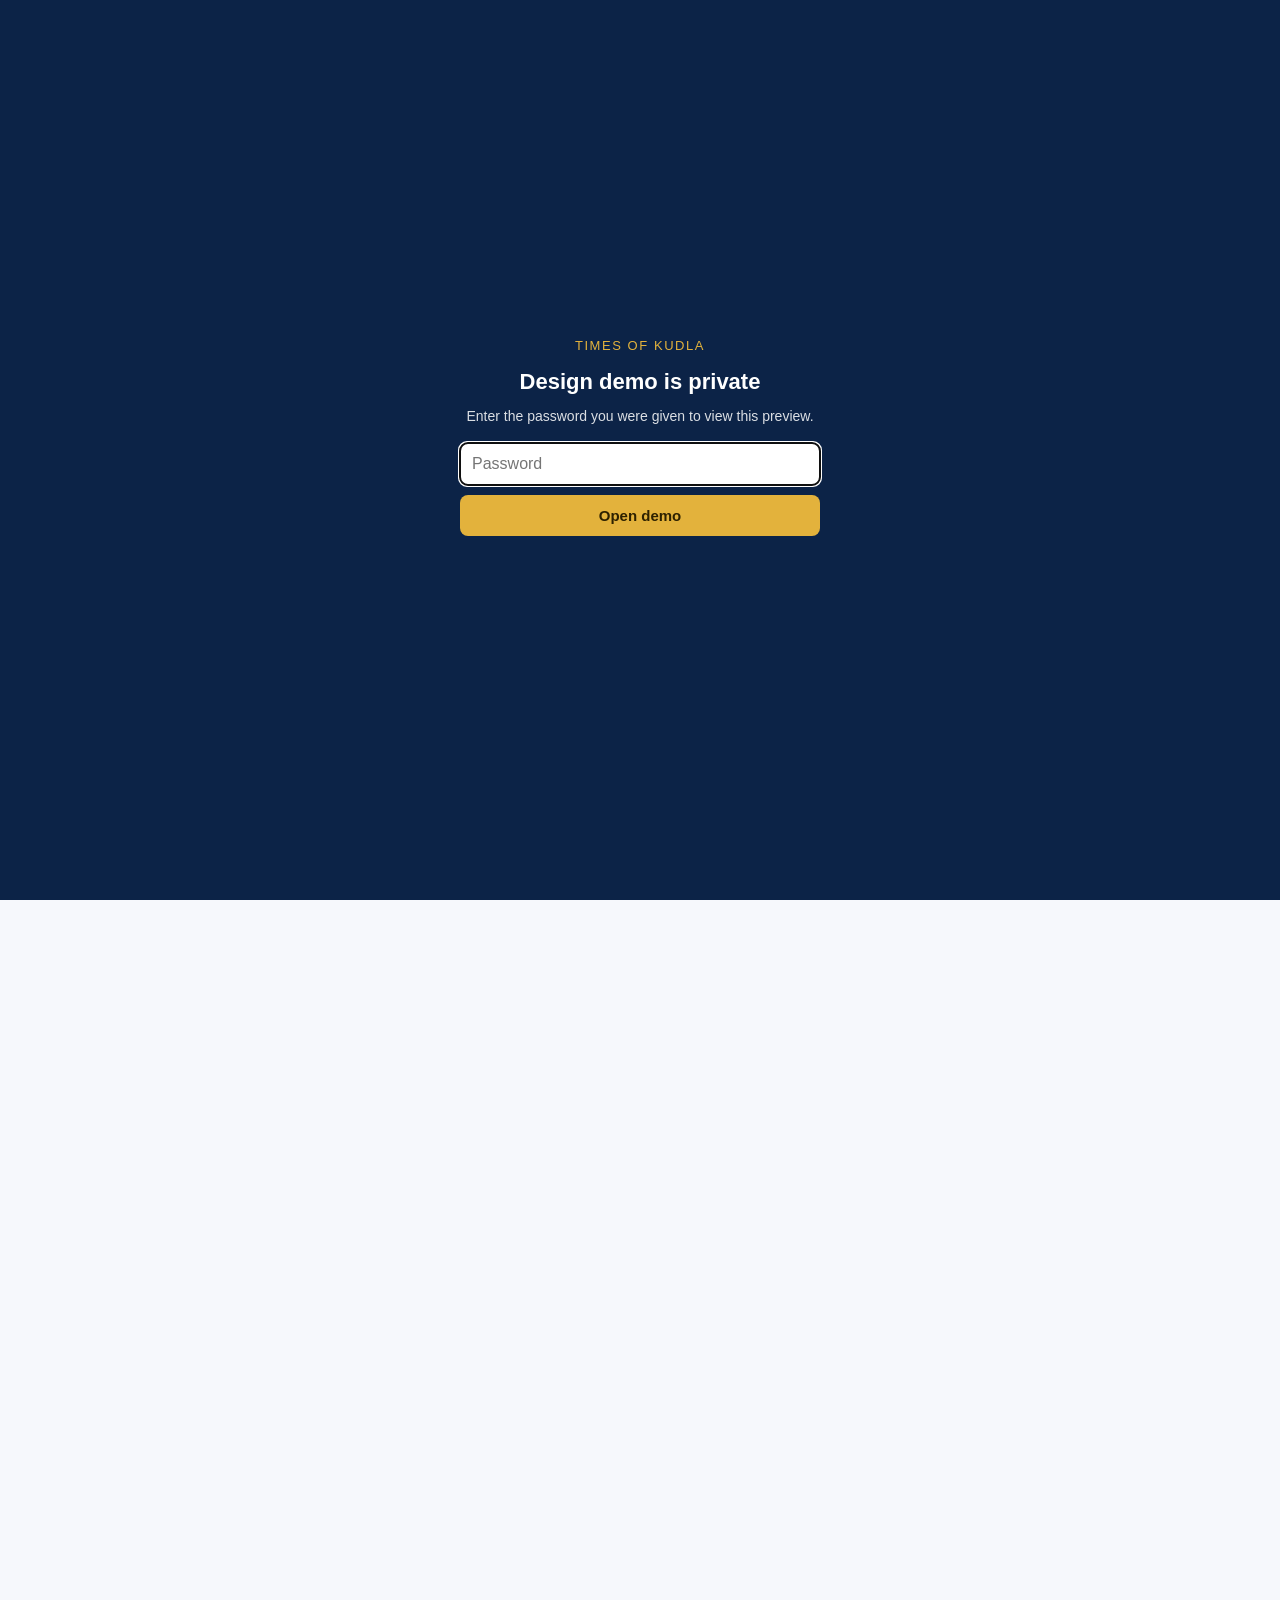
==== commit 14e8f56b: "Demo: password gate until advance is received Co-Authored-By: Claude Sonnet 5.5 <noreply@anthropic.c" ====
--- a/index.html
+++ b/index.html
@@ -4,6 +4,7 @@
 <link rel="preconnect" href="https://fonts.googleapis.com"><link rel="preconnect" href="https://fonts.gstatic.com" crossorigin>
 <link href="https://fonts.googleapis.com/css2?family=Noto+Sans+Kannada:wght@400;600;700;800&family=Noto+Serif+Kannada:wght@400;700&display=swap" rel="stylesheet">
 <script>try{var q=new URLSearchParams(location.search).get('theme');if(q){localStorage.setItem('tok-theme',q)}var t=localStorage.getItem('tok-theme')||'navy';if(t!=='original')document.documentElement.setAttribute('data-theme',t)}catch(e){}</script>
+<style>html.locked body{visibility:hidden}</style><script src="gate.js"></script>
 <link rel="icon" type="image/png" href="logo.png">
 <link rel="stylesheet" href="style.css"></head><body><svg width="0" height="0" style="position:absolute" aria-hidden="true"><defs>
 <symbol id="i-book" viewBox="0 0 64 64"><path d="M32 18v28"/><path d="M32 18c-6-4-14-4-20-1v26c6-3 14-3 20 1"/><path d="M32 18c6-4 14-4 20-1v26c-6-3-14-3-20 1"/></symbol>
